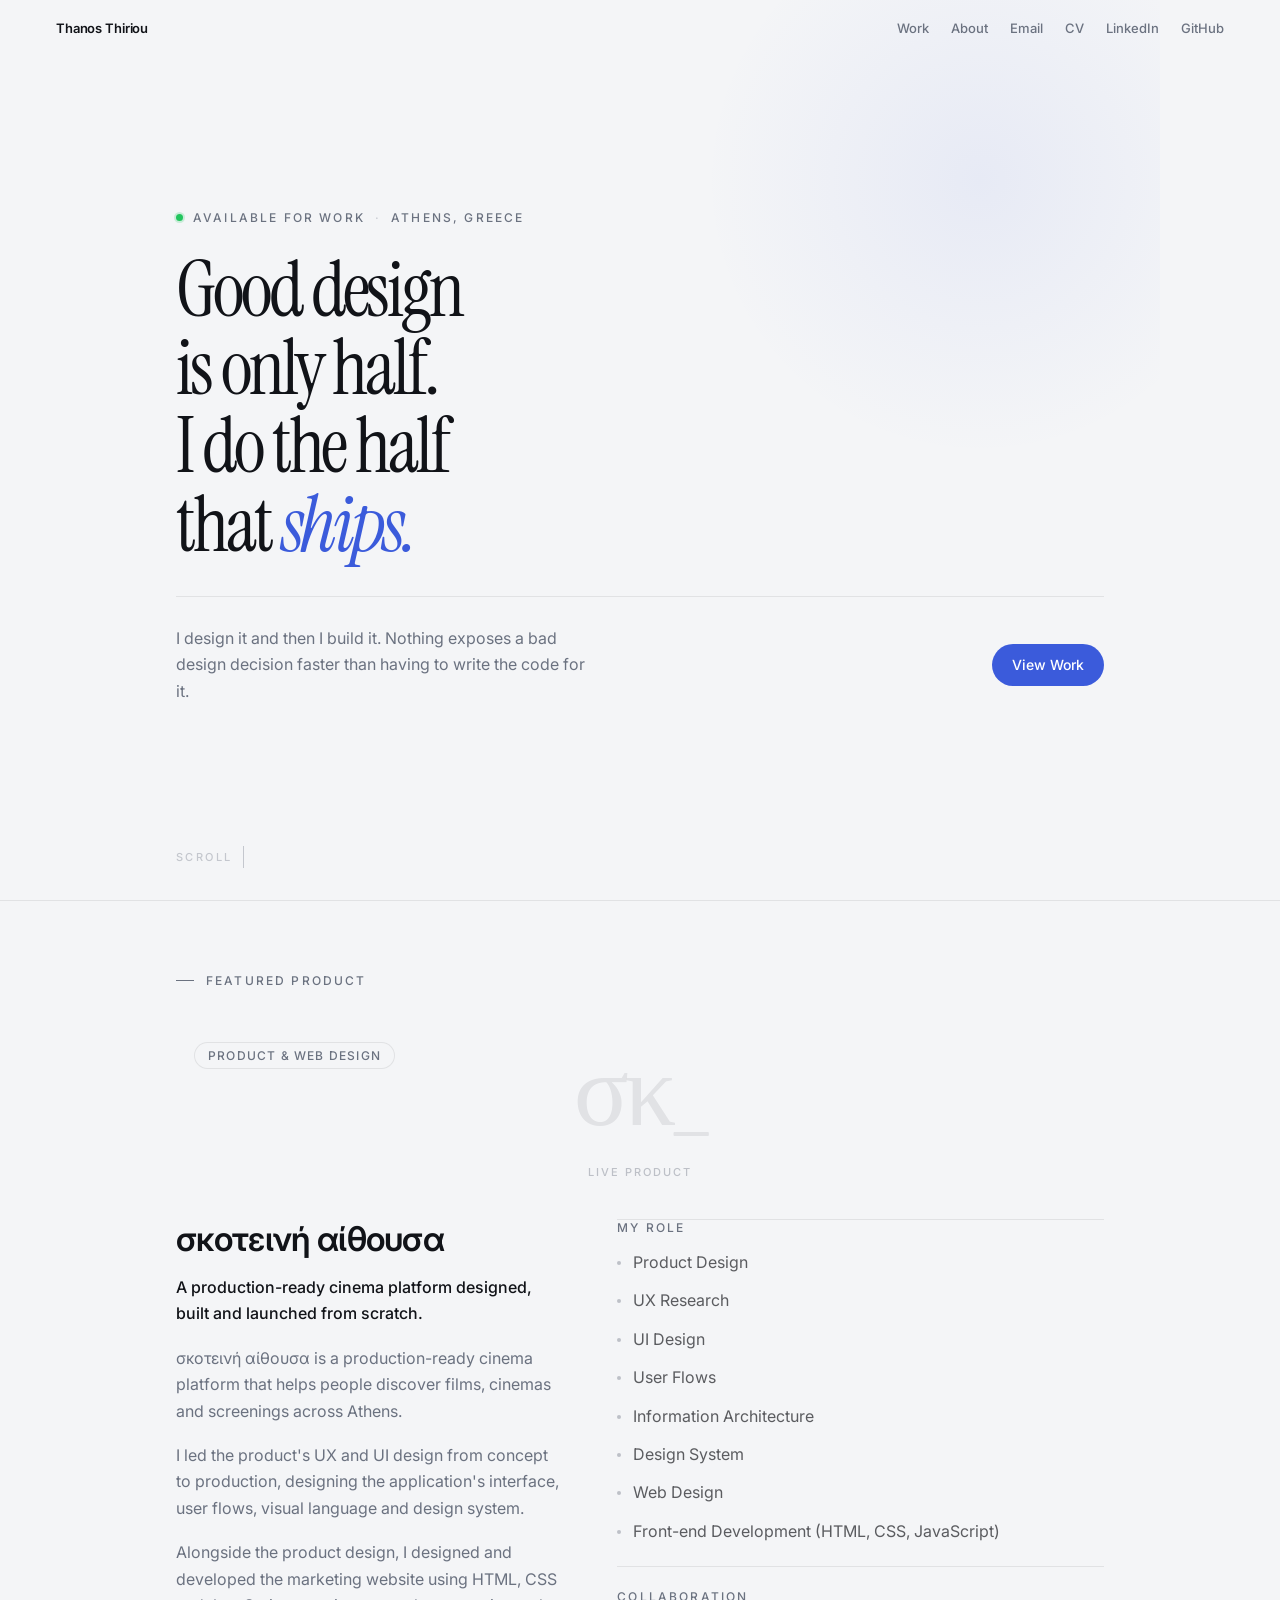
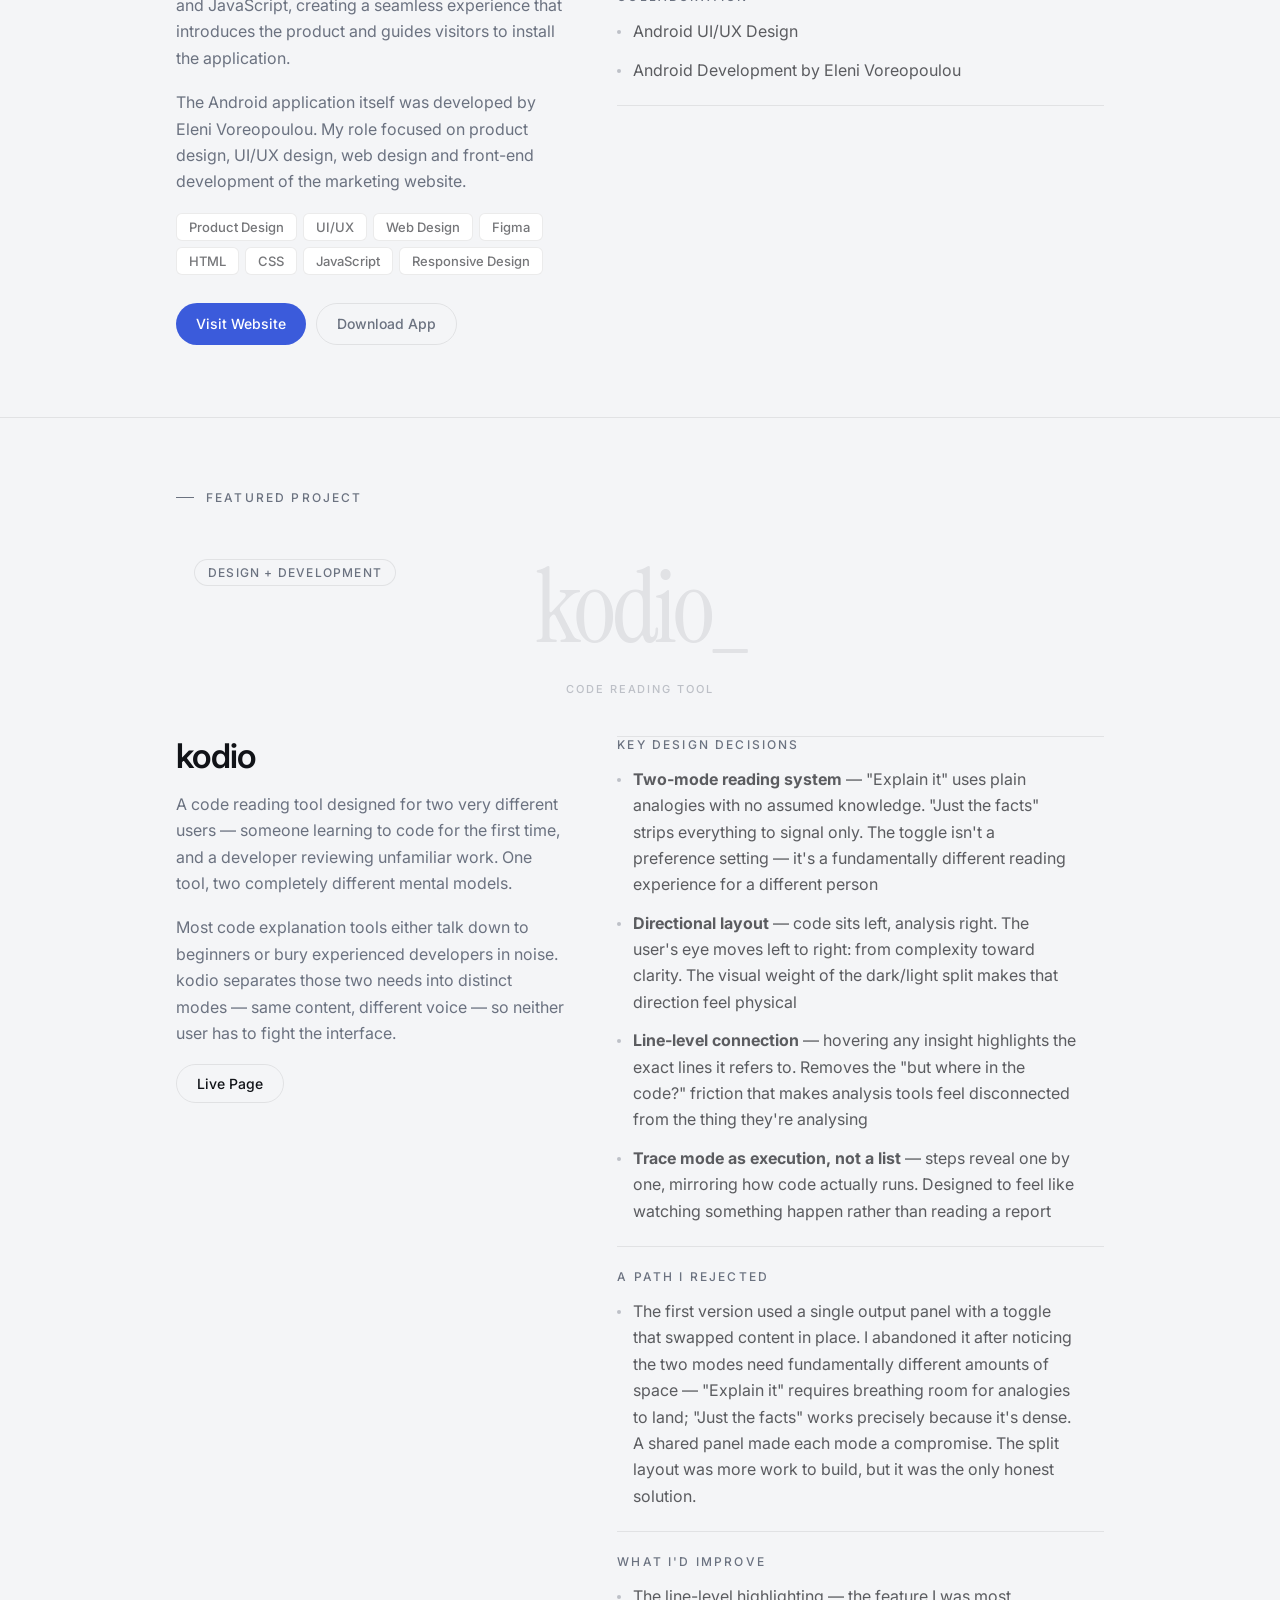
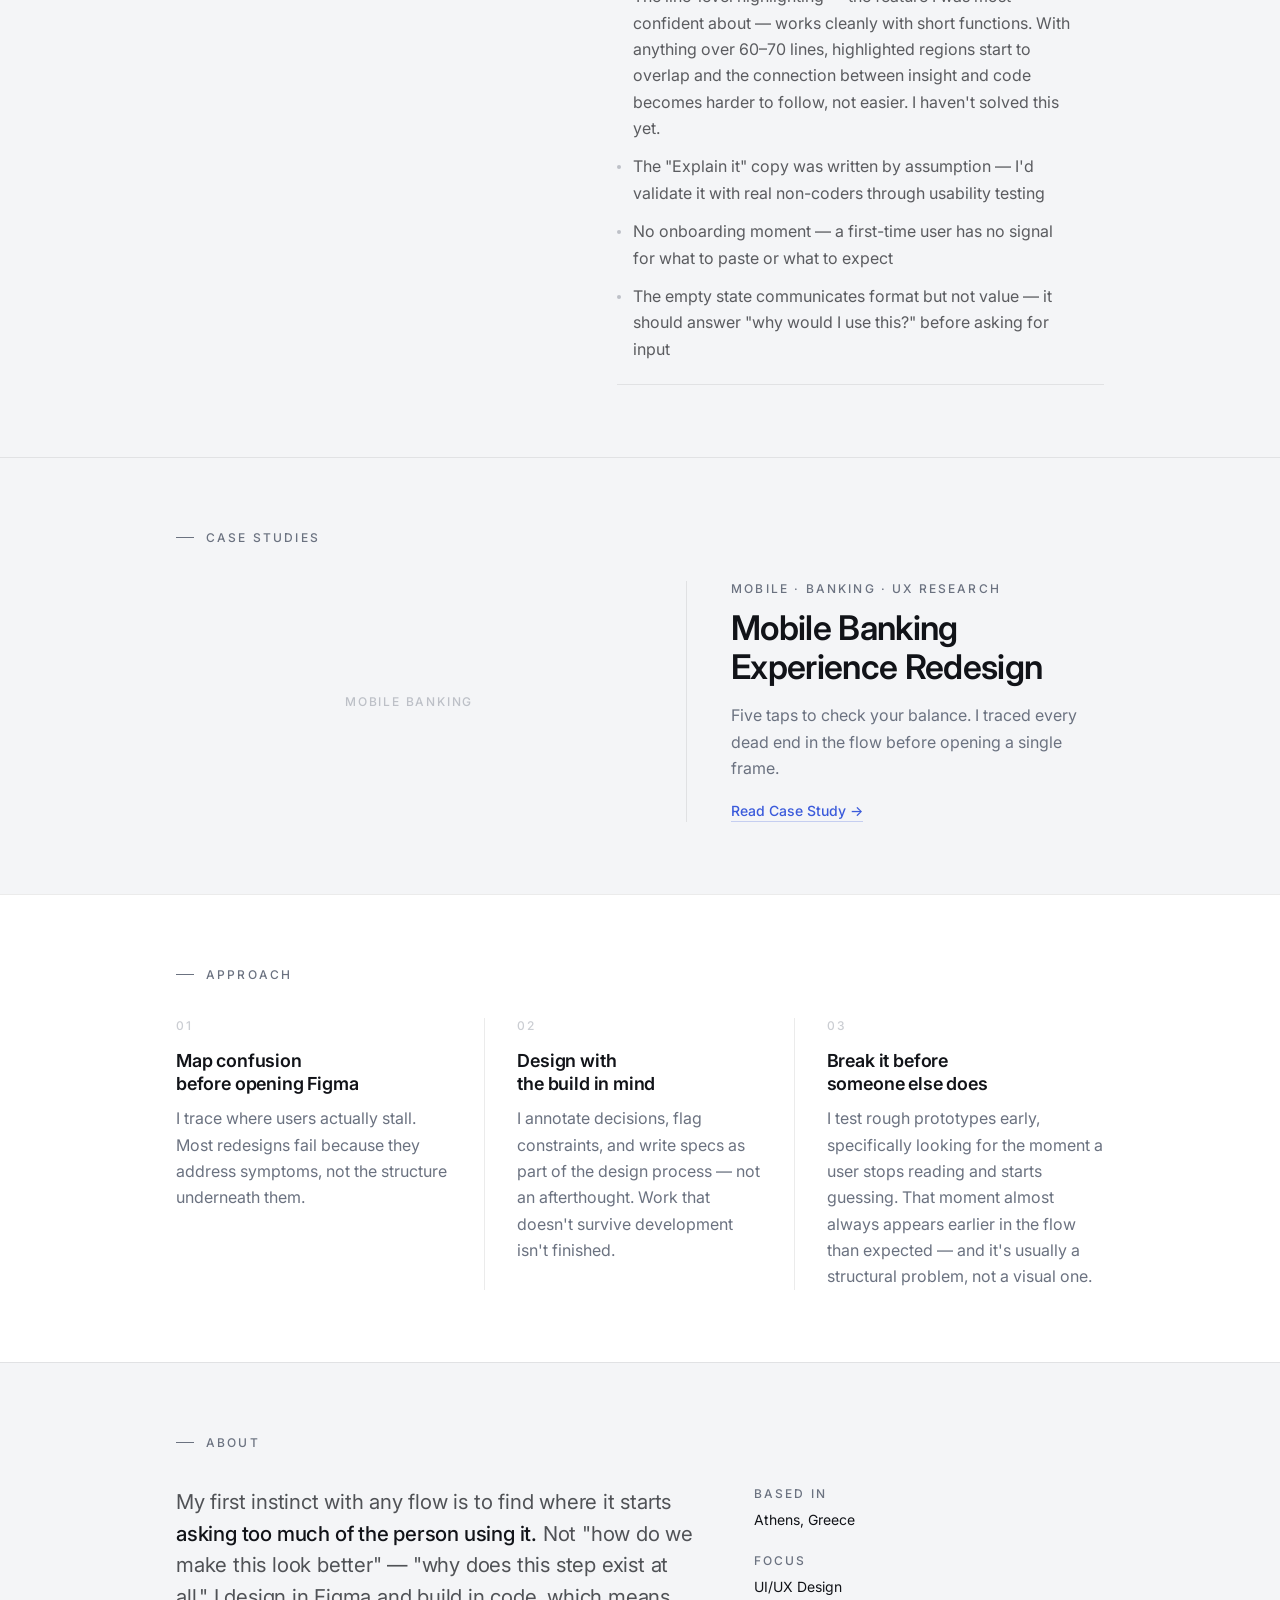
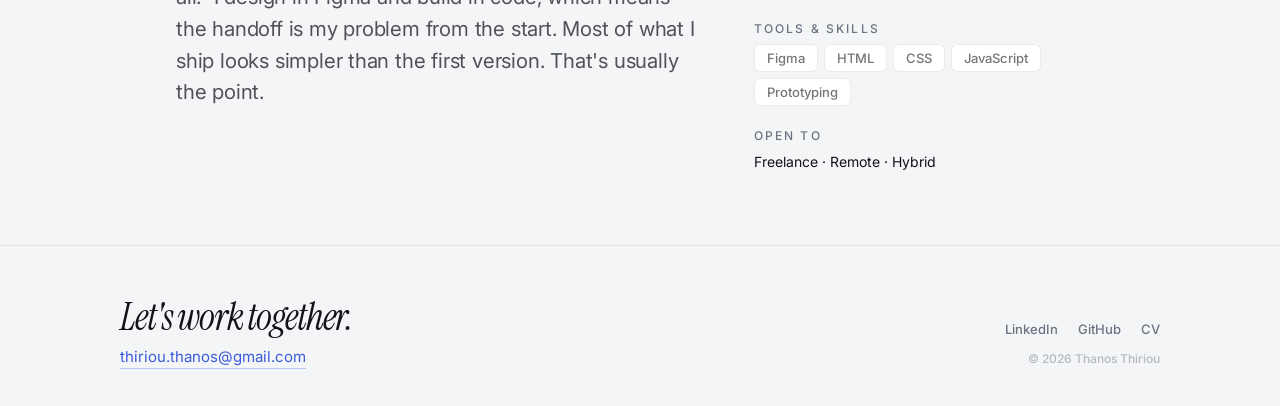
==== index.html @ b921e802 "Add files via upload" ====
<!DOCTYPE html>
<html lang="en">
<head>
  <meta charset="UTF-8"/>
  <meta name="viewport" content="width=device-width, initial-scale=1.0"/>
  <title>Thanos Thiriou — Product Designer</title>
  <link rel="preconnect" href="https://fonts.googleapis.com">
  <link rel="preconnect" href="https://fonts.gstatic.com" crossorigin>
  <link href="https://fonts.googleapis.com/css2?family=Instrument+Serif:ital@0;1&family=Inter:opsz,wght@14..32,300..700&display=swap" rel="stylesheet">
  <link rel="stylesheet" href="styles.css">
</head>
<body>

<div class="glow" id="glow"></div>

<!-- NAV -->
<nav class="nav" id="nav">
  <span class="nav-logo">Thanos Thiriou</span>
  <div class="nav-links">
    <a href="#work" class="nav-sm-hide">Work</a>
    <a href="#about">About</a>
    <a id="nav-email" href="#" class="nav-sm-hide">Email</a>
    <a href="https://jumpshare.com/share/Jsp5ZDB3CUWB5HwRMsdj" target="_blank">CV</a>
    <a href="https://www.linkedin.com/in/thanosthiriou/" target="_blank">LinkedIn</a>
    <a href="https://github.com/thiriou" target="_blank" class="nav-sm-hide">GitHub</a>
  </div>
</nav>

<!-- HERO -->
<section class="hero">
  <div class="hero-eyebrow">
    <span class="avail-dot"></span>
    <span>Available for work</span>
    <span class="eyebrow-sep">·</span>
    <span>Athens, Greece</span>
  </div>

  <h1 class="hero-headline r">
    Good design<br>
    is only half.<br>
    I do the half<br>
    that <em>ships.</em>
  </h1>

  <div class="hero-rule"></div>

  <div class="hero-foot r d1">
    <p class="hero-sub">
      I design it and then I build it. Nothing exposes a bad design decision faster than having to write the code for it.
    </p>
    <div class="hero-btns">
      <button class="btn btn-primary"
        onclick="document.getElementById('work').scrollIntoView({behavior:'smooth'})">
        View Work
      </button>
    </div>
  </div>

  <div class="hero-scroll-hint">scroll</div>
</section>

<!-- FEATURED PRODUCT -->
<section id="work" class="section">
  <div class="wrap">
    <p class="eyebrow">Featured Product</p>

    <div class="feat-visual feat-visual-plain r">
      <span class="feat-badge">Product & Web Design</span>
      <div class="feat-visual-inner feat-visual-img">
        <img src="https://res.cloudinary.com/mq7xwmak/image/upload/v1784747812/mockup-screens-skoteini-aithousa_jupigy.png" alt="σκοτεινή αίθουσα — shipped cinema platform preview"
          onerror="this.parentElement.innerHTML='<div class=\'feat-wordmark\'>σκ_</div><div class=\'feat-sublabel\'>Live Product</div>'">
      </div>
    </div>

    <div class="feat-body">
      <div class="r">
        <h2 class="feat-title">σκοτεινή αίθουσα</h2>
        <p class="feat-desc" style="font-weight:500; color: var(--ink);">
          A production-ready cinema platform designed, built and launched from scratch.
        </p>
        <p class="feat-desc">
          σκοτεινή αίθουσα is a production-ready cinema platform that helps people discover films, cinemas and screenings across Athens.
        </p>
        <p class="feat-desc">
          I led the product's UX and UI design from concept to production, designing the application's interface, user flows, visual language and design system.
        </p>
        <p class="feat-desc">
          Alongside the product design, I designed and developed the marketing website using HTML, CSS and JavaScript, creating a seamless experience that introduces the product and guides visitors to install the application.
        </p>
        <p class="feat-desc">
          The Android application itself was developed by Eleni Voreopoulou. My role focused on product design, UI/UX design, web design and front-end development of the marketing website.
        </p>
        <div class="chips" style="margin-bottom:28px;">
          <span class="chip">Product Design</span>
          <span class="chip">UI/UX</span>
          <span class="chip">Web Design</span>
          <span class="chip">Figma</span>
          <span class="chip">HTML</span>
          <span class="chip">CSS</span>
          <span class="chip">JavaScript</span>
          <span class="chip">Responsive Design</span>
        </div>
        <div class="feat-pills">
          <a href="https://cineath.gr" target="_blank" class="btn btn-primary">Visit Website</a>
          <a href="https://cineath.gr/#beta" target="_blank" class="btn btn-ghost">Download App</a>
        </div>
      </div>

      <div class="dstack feat-sticky r d1">
        <div class="drow">
          <h4>My Role</h4>
          <ul>
            <li>Product Design</li>
            <li>UX Research</li>
            <li>UI Design</li>
            <li>User Flows</li>
            <li>Information Architecture</li>
            <li>Design System</li>
            <li>Web Design</li>
            <li>Front-end Development (HTML, CSS, JavaScript)</li>
          </ul>
        </div>
        <div class="drow">
          <h4>Collaboration</h4>
          <ul>
            <li>Android UI/UX Design</li>
            <li>Android Development by Eleni Voreopoulou</li>
          </ul>
        </div>
      </div>
    </div>
  </div>
</section>

<!-- FEATURED PROJECT -->
<section class="section">
  <div class="wrap">
    <p class="eyebrow">Featured Project</p>

    <div class="feat-visual feat-visual-plain r">
      <span class="feat-badge">Design + Development</span>
      <div class="feat-visual-inner feat-visual-img">
        <img src="https://res.cloudinary.com/mq7xwmak/image/upload/v1784747022/kodio-screen_q2okor.png" alt="kodio — code reading tool"
          onerror="this.parentElement.innerHTML='<div class=\'feat-wordmark\'>kodio_</div><div class=\'feat-sublabel\'>Code Reading Tool</div>'">
      </div>
    </div>

    <div class="feat-body">
      <div class="r feat-sticky">
        <h2 class="feat-title">kodio</h2>
        <p class="feat-desc">
          A code reading tool designed for two very different users — someone learning to code for the first time, and a developer reviewing unfamiliar work. One tool, two completely different mental models.
        </p>
        <p class="feat-desc">
          Most code explanation tools either talk down to beginners or bury experienced developers in noise. kodio separates those two needs into distinct modes — same content, different voice — so neither user has to fight the interface.
        </p>
        <div class="feat-pills">
          <a href="https://thiriou.github.io/kodio-code-explainer/" target="_blank" class="feat-pill">Live Page</a>
        </div>
      </div>

      <div class="dstack r d1">
        <div class="drow">
          <h4>Key Design Decisions</h4>
          <ul>
            <li><strong>Two-mode reading system</strong> — "Explain it" uses plain analogies with no assumed knowledge. "Just the facts" strips everything to signal only. The toggle isn't a preference setting — it's a fundamentally different reading experience for a different person</li>
            <li><strong>Directional layout</strong> — code sits left, analysis right. The user's eye moves left to right: from complexity toward clarity. The visual weight of the dark/light split makes that direction feel physical</li>
            <li><strong>Line-level connection</strong> — hovering any insight highlights the exact lines it refers to. Removes the "but where in the code?" friction that makes analysis tools feel disconnected from the thing they're analysing</li>
            <li><strong>Trace mode as execution, not a list</strong> — steps reveal one by one, mirroring how code actually runs. Designed to feel like watching something happen rather than reading a report</li>
          </ul>
        </div>
        <div class="drow">
          <h4>A Path I Rejected</h4>
          <ul>
            <li>The first version used a single output panel with a toggle that swapped content in place. I abandoned it after noticing the two modes need fundamentally different amounts of space — "Explain it" requires breathing room for analogies to land; "Just the facts" works precisely because it's dense. A shared panel made each mode a compromise. The split layout was more work to build, but it was the only honest solution.</li>
          </ul>
        </div>
        <div class="drow">
          <h4>What I'd Improve</h4>
          <ul>
            <li>The line-level highlighting — the feature I was most confident about — works cleanly with short functions. With anything over 60–70 lines, highlighted regions start to overlap and the connection between insight and code becomes harder to follow, not easier. I haven't solved this yet.</li>
            <li>The "Explain it" copy was written by assumption — I'd validate it with real non-coders through usability testing</li>
            <li>No onboarding moment — a first-time user has no signal for what to paste or what to expect</li>
            <li>The empty state communicates format but not value — it should answer "why would I use this?" before asking for input</li>
          </ul>
        </div>
      </div>
    </div>
  </div>
</section>

<!-- CASE STUDIES -->
<section class="section">
  <div class="wrap">
    <p class="eyebrow">Case Studies</p>

    <div class="cs-wide r">
      <div class="cs-wide-img">
        <img src="https://res.cloudinary.com/mq7xwmak/image/upload/v1784745246/case-study-banking_cminqn.png" alt="Mobile Banking Redesign"
          onerror="this.parentElement.innerHTML='<div class=\'cs-empty\'>Mobile Banking</div>'">
      </div>
      <div class="cs-wide-body">
        <span class="cs-card-tags">Mobile · Banking · UX Research</span>
        <h3 class="cs-card-title">Mobile Banking Experience Redesign</h3>
        <p class="cs-hook">Five taps to check your balance. I traced every dead end in the flow before opening a single frame.</p>
        <a href="https://medium.com/@thnthr/redesigning-eurobank-mobile-app-a-calmer-faster-banking-experience-ui-ux-case-study-67df9548a5f6"
           target="_blank" class="cs-cta">Read Case Study →</a>
      </div>
    </div>
  </div>
</section>

<!-- APPROACH -->
<section class="section section-approach">
  <div class="wrap">
    <p class="eyebrow">Approach</p>
    <div class="approach-grid">

      <div class="approach-col r">
        <span class="approach-num">01</span>
        <h3>Map confusion<br>before opening Figma</h3>
        <p>I trace where users actually stall. Most redesigns fail because they address symptoms, not the structure underneath them.</p>
      </div>

      <div class="approach-col r d1">
        <span class="approach-num">02</span>
        <h3>Design with<br>the build in mind</h3>
        <p>I annotate decisions, flag constraints, and write specs as part of the design process — not an afterthought. Work that doesn't survive development isn't finished.</p>
      </div>

      <div class="approach-col r d2">
        <span class="approach-num">03</span>
        <h3>Break it before<br>someone else does</h3>
        <p>I test rough prototypes early, specifically looking for the moment a user stops reading and starts guessing. That moment almost always appears earlier in the flow than expected — and it's usually a structural problem, not a visual one.</p>
      </div>

    </div>
  </div>
</section>

<!-- ABOUT -->
<section id="about" class="section">
  <div class="wrap">
    <p class="eyebrow">About</p>

    <div class="about-grid r">
      <p class="about-text">
        My first instinct with any flow is to find where it starts
        <strong>asking too much of the person using it.</strong>
        Not "how do we make this look better" — "why does this step exist at all."
        I design in Figma and build in code, which means the handoff is my problem
        from the start. Most of what I ship looks simpler than the first version.
        That's usually the point.
      </p>

      <div class="about-aside">
        <div class="aside-row">
          <h4>Based in</h4>
          <p>Athens, Greece</p>
        </div>
        <div class="aside-row">
          <h4>Focus</h4>
          <p>UI/UX Design</p>
        </div>
        <div class="aside-row">
          <h4>Tools & Skills</h4>
          <div class="chips">
            <span class="chip">Figma</span>
            <span class="chip">HTML</span>
            <span class="chip">CSS</span>
            <span class="chip">JavaScript</span>
<span class="chip">Prototyping</span>
          </div>
        </div>
        <div class="aside-row">
          <h4>Open to</h4>
          <p>Freelance · Remote · Hybrid</p>
        </div>
      </div>
    </div>
  </div>
</section>

<!-- FOOTER -->
<footer>
  <div class="foot-inner">
    <div class="foot-left">
      <p class="foot-cta">Let's work together.</p>
      <a id="foot-email" href="#" class="foot-email">—</a>
    </div>
    <div class="foot-right">
      <div class="foot-links">
        <a href="https://www.linkedin.com/in/thanosthiriou/" target="_blank">LinkedIn</a>
        <a href="https://github.com/thiriou" target="_blank">GitHub</a>
        <a href="https://jumpshare.com/share/Jsp5ZDB3CUWB5HwRMsdj" target="_blank">CV</a>
      </div>
      <span class="foot-copy">© 2026 Thanos Thiriou</span>
    </div>
  </div>
</footer>

<script>
  // Email — set via JS to prevent scraping
  const u = 'thiriou.thanos', d = 'gmail.com';
  const addr = u + '@' + d;
  document.getElementById('nav-email').href = 'mailto:' + addr;
  const fe = document.getElementById('foot-email');
  fe.href = 'mailto:' + addr;
  fe.textContent = addr;

  // Nav stuck state
  const nav = document.getElementById('nav');
  window.addEventListener('scroll', () => {
    nav.classList.toggle('stuck', window.scrollY > 10);
  }, { passive: true });

  // Glow (disabled)
  const glow = document.getElementById('glow');
  window.addEventListener('mousemove', e => {
    glow.style.left = e.clientX + 'px';
    glow.style.top  = e.clientY + 'px';
  }, { passive: true });

  // Reveal on scroll
  const io = new IntersectionObserver(entries => {
    entries.forEach(e => {
      if (e.isIntersecting) { e.target.classList.add('in'); io.unobserve(e.target); }
    });
  }, { threshold: 0.06 });
  document.querySelectorAll('.r').forEach(el => io.observe(el));
</script>
</body>
</html>
---- styles.css ----
:root {
  --bg:         #F4F5F7;
  --ink:        #111318;
  --muted:      #6B7280;
  --accent:     #3B5BDB;
  --rule:       rgba(0,0,0,0.08);
  --white:      #ffffff;
  --font-sans:  'Inter Variable', 'Inter', sans-serif;
  --font-display: 'Instrument Serif', serif;
}

*, *::before, *::after { box-sizing: border-box; margin: 0; padding: 0; }
html { scroll-behavior: smooth; }
body {
  background: var(--bg); color: var(--ink);
  font-family: var(--font-sans);
  font-weight: 400;
  font-optical-sizing: auto;
  -webkit-font-smoothing: antialiased; overflow-x: hidden;

}
a { text-decoration: none; color: inherit; }
img { display: block; }

/* ─── NAV ─── */
.nav {
  position: fixed; top: 0; left: 0; right: 0; z-index: 200;
  height: 56px; padding: 0 56px;
  display: flex; align-items: center; justify-content: space-between;
  transition: background .35s, border-color .35s;
  border-bottom: 1px solid transparent;
}
.nav.stuck {
  background: rgba(244,245,247,.94);
  backdrop-filter: blur(18px);
  border-bottom-color: var(--rule);
}
.nav-logo { font-size: 13px; font-weight: 600; letter-spacing: -.01em; }
.nav-links {
  display: flex; align-items: center; gap: 22px;
  font-size: 13px; font-weight: 500; color: var(--muted);
}
.nav-links a { transition: color .2s; }
.nav-links a:hover { color: var(--ink); }

/* ─── HERO ─── */
.hero {
  min-height: 100svh; display: flex; flex-direction: column;
  justify-content: center; padding: 86px 56px 72px;
  max-width: 1040px; margin: 0 auto; width: 100%; position: relative;
  overflow: hidden;
}
.hero::before {
  content: ''; position: absolute; top: -120px; right: -120px;
  width: 600px; height: 600px; border-radius: 50%;
  background: radial-gradient(circle, rgba(59,91,219,.07) 0%, transparent 65%);
  pointer-events: none; z-index: 0;
}
.hero > * { position: relative; z-index: 1; }

.hero-eyebrow {
  font-size: 12px; font-weight: 500; letter-spacing: .18em;
  text-transform: uppercase; color: var(--muted); margin-bottom: 26px;
  display: flex; align-items: center; gap: 10px;
}
.eyebrow-sep { opacity: .3; }

.avail-dot {
  width: 7px; height: 7px; border-radius: 50%; background: #22C55E;
  box-shadow: 0 0 0 2px rgba(34,197,94,.2); flex-shrink: 0;
  animation: pulse-dot 2.2s ease-in-out infinite;
}
@keyframes pulse-dot {
  0%, 100% { box-shadow: 0 0 0 2px rgba(34,197,94,.2); }
  50%       { box-shadow: 0 0 0 5px rgba(34,197,94,.08); }
}

.hero-headline {
  font-family: var(--font-display);
  font-size: clamp(56px, 6vw, 78px);
  font-weight: 400;
  line-height: 1.02;
  letter-spacing: -0.04em;
  max-width: 12ch; margin-bottom: 32px;
}
.hero-headline em {
  font-style: italic; font-weight: 400;
  color: var(--accent); letter-spacing: -0.05em;
}

.hero-rule { height: 1px; background: var(--rule); margin-bottom: 28px; }

.hero-foot {
  display: flex; align-items: center;
  justify-content: space-between; gap: 40px; flex-wrap: wrap;
}
.hero-sub {
  font-size: 16px; font-weight: 400;
  color: var(--muted); max-width: 420px; line-height: 1.65;
}
.hero-btns { display: flex; gap: 10px; flex-shrink: 0; }

.hero-scroll-hint {
  position: absolute; bottom: 32px; left: 56px;
  font-size: 11px; font-weight: 500; letter-spacing: .22em;
  text-transform: uppercase; color: var(--muted); opacity: .35;
  display: flex; align-items: center; gap: 10px;
  z-index: 1;
}
.hero-scroll-hint::after {
  content: ''; display: block; width: 1px; height: 22px; background: var(--muted);
  animation: scroll-line 2s ease-in-out infinite;
}
@keyframes scroll-line {
  0%, 100% { transform: scaleY(.6); opacity: .4; }
  50%       { transform: scaleY(1);  opacity: 1; }
}

/* ─── BUTTONS ─── */
.btn {
  display: inline-flex; align-items: center; gap: 7px;
  padding: 10px 20px; height: 42px; border-radius: 999px;
  font-family: inherit; font-size: 14px; font-weight: 500;
  cursor: pointer; border: none; transition: all .2s; white-space: nowrap;
}
.btn-primary { background: var(--accent); color: #fff; }
.btn-primary:hover { background: #2f4cc4; transform: translateY(-1px); }
.btn-ghost { background: transparent; color: var(--muted); border: 1px solid var(--rule); }
.btn-ghost:hover { color: var(--ink); border-color: rgba(0,0,0,.2); }

/* ─── SECTIONS ─── */
.section { padding: 72px 0; border-top: 1px solid var(--rule); }
.wrap { max-width: 1040px; margin: 0 auto; padding: 0 56px; }

.eyebrow {
  font-size: 12px; font-weight: 500; letter-spacing: .18em;
  text-transform: uppercase; color: var(--muted); margin-bottom: 36px;
  display: flex; align-items: center; gap: 12px;
}
.eyebrow::before { content: ''; display: block; width: 18px; height: 1px; background: var(--muted); }

/* ─── FEATURED PROJECT ─── */
.feat-visual {
  width: 100%; background: var(--white);
  border-radius: 14px; overflow: hidden; position: relative;
  margin-bottom: 40px; border: 1px solid var(--rule);
}
.feat-visual::before {
  content: ''; position: absolute; inset: 0;
  background-image:
    linear-gradient(var(--rule) 1px, transparent 1px),
    linear-gradient(90deg, var(--rule) 1px, transparent 1px);
  background-size: 44px 44px;
}
.feat-visual:has(.feat-visual-img)::before { display: none; }
.feat-visual:has(.feat-visual-img) { background: var(--bg); border: none; }
.feat-visual-plain {
  background: transparent !important;
  border: none !important;
  border-radius: 0 !important;
  overflow: visible !important;
  box-shadow: none !important;
}
.feat-visual-plain::before { display: none !important; }
.feat-visual-inner {
  position: relative; z-index: 1; height: 100%;
  display: flex; flex-direction: column;
  align-items: center; justify-content: center; gap: 8px;
}
.feat-wordmark {
  font-family: var(--font-display);
  font-size: clamp(48px, 8vw, 110px); font-weight: 400;
  letter-spacing: -.04em; color: rgba(17,19,24,.08);
}
.feat-sublabel {
  font-size: 11px; font-weight: 500; letter-spacing: .18em; text-transform: uppercase;
  color: var(--muted); opacity: .4;
}
.feat-visual-img { width: 100%; padding: 0; }
.feat-visual-img img { width: 100%; height: auto; display: block; }
.feat-badge {
  position: absolute; top: 18px; left: 18px; font-size: 12px; z-index: 2;
  font-weight: 500; letter-spacing: .1em; text-transform: uppercase; color: var(--muted);
  background: var(--bg); border: 1px solid var(--rule);
  padding: 5px 13px; border-radius: 999px;
}
.feat-body { display: grid; grid-template-columns: 4fr 5fr; gap: 52px; align-items: start; }
.feat-body > .r:first-child {
  position: sticky; top: 76px;
}
.feat-title {
  font-family: var(--font-sans);
  font-size: 34px;
  font-weight: 600;
  line-height: 1.15;
  letter-spacing: -0.02em;
  margin-bottom: 16px;
}
.feat-desc {
  font-size: 16px; font-weight: 400; color: var(--muted); line-height: 1.65; margin-bottom: 18px;
  max-width: 46ch;
}
.feat-pills { display: flex; gap: 10px; flex-wrap: wrap; }
.feat-pill {
  display: inline-flex; align-items: center; gap: 5px;
  padding: 10px 20px; border-radius: 999px; border: 1px solid var(--rule);
  font-size: 14px; font-weight: 500; color: var(--ink); transition: all .2s;
}
.feat-pill:hover { border-color: var(--accent); color: var(--accent); }

.dstack { display: flex; flex-direction: column; }
.drow { padding: 22px 0; border-bottom: 1px solid var(--rule); }
.drow:first-child { border-top: 1px solid var(--rule); padding-top: 0; }
.drow h4 {
  font-size: 12px; letter-spacing: .18em; text-transform: uppercase;
  color: var(--muted); font-weight: 500; margin-bottom: 14px;
}
.drow p { font-size: 16px; font-weight: 400; color: rgba(17,19,24,.68); line-height: 1.65; max-width: 46ch; }
.drow ul { list-style: none; display: flex; flex-direction: column; gap: 12px; }
.drow li {
  font-size: 16px; font-weight: 400; color: rgba(17,19,24,.68);
  padding-left: 16px; position: relative; line-height: 1.65; max-width: 46ch;
}
.drow li::before {
  content: ''; position: absolute; left: 0; top: .75em;
  width: 4px; height: 4px; border-radius: 50%; background: var(--muted); opacity: .4;
}

/* ─── CASE STUDIES ─── */
.cs-wide {
  display: grid; grid-template-columns: 5fr 1px 4fr;
  column-gap: 44px; align-items: center; position: relative;
}
.cs-wide-img { grid-column: 1; }
.cs-wide-body { grid-column: 3; }
.cs-wide::before {
  content: ''; grid-column: 2; grid-row: 1;
  width: 1px; height: 100%; background: var(--rule);
}
.cs-wide-img img { width: 100%; height: auto; display: block; }

.cs-empty {
  width: 100%; min-height: 200px;
  display: flex; align-items: center; justify-content: center;
  font-size: 12px; font-weight: 500; letter-spacing: .15em; text-transform: uppercase;
  color: var(--muted); opacity: .4;
}

.cs-card-tags {
  font-size: 12px; font-weight: 500; letter-spacing: .18em;
  text-transform: uppercase; color: var(--muted); display: block; margin-bottom: 12px;
}
.cs-card-title {
  font-family: var(--font-sans);
  font-size: 34px;
  font-weight: 600;
  line-height: 1.15;
  letter-spacing: -0.02em;
  color: var(--ink); margin-bottom: 16px;
}

.cs-hook {
  font-size: 16px; font-weight: 400; color: var(--muted);
  line-height: 1.65; margin-bottom: 18px; max-width: 40ch;
}

.cs-cta {
  display: inline-flex; align-items: center; gap: 6px;
  font-size: 14px; font-weight: 500; color: var(--accent);
  border-bottom: 1px solid rgba(59,91,219,.25); padding-bottom: 2px;
  width: fit-content; transition: gap .2s, border-color .2s;
}
.cs-cta:hover { gap: 10px; border-color: var(--accent); }

/* ─── APPROACH ─── */
.section-approach { background: var(--white); }

.approach-grid {
  display: grid; grid-template-columns: repeat(3, 1fr);
}
.approach-col {
  padding: 0 32px;
}
.approach-col:first-child { padding-left: 0; }
.approach-col:last-child  { padding-right: 0; }
.approach-col:not(:last-child) { border-right: 1px solid var(--rule); }

.approach-num {
  display: block; font-size: 12px; font-weight: 500;
  letter-spacing: .18em; color: var(--muted); opacity: .35;
  margin-bottom: 16px;
}
.approach-col h3 {
  font-size: clamp(16px, 1.4vw, 19px); font-weight: 600;
  letter-spacing: -.01em; line-height: 1.3; margin-bottom: 10px; color: var(--ink);
}
.approach-col p {
  font-size: 16px; font-weight: 400; color: var(--muted); line-height: 1.65;
}

/* ─── ABOUT ─── */
.about-grid { display: grid; grid-template-columns: 3fr 2fr; gap: 52px; align-items: start; }
.about-text {
  font-size: clamp(18px, 1.6vw, 21px); font-weight: 400;
  line-height: 1.55; letter-spacing: -.01em; color: rgba(17,19,24,.72);
}
.about-text strong { color: var(--ink); font-weight: 500; }
.about-aside { display: flex; flex-direction: column; gap: 22px; }
.aside-row h4 {
  font-size: 12px; letter-spacing: .18em; text-transform: uppercase;
  color: var(--muted); font-weight: 500; margin-bottom: 8px;
}
.aside-row p { font-size: 14px; font-weight: 400; line-height: 1.6; }
.chips { display: flex; flex-wrap: wrap; gap: 6px; }
.chip {
  font-size: 13px; font-weight: 500; padding: 5px 12px; border-radius: 6px;
  background: var(--white); border: 1px solid var(--rule); color: rgba(17,19,24,.58);
}

/* ─── FOOTER ─── */
footer { border-top: 1px solid var(--rule); padding: 52px 56px 40px; }
.foot-inner {
  max-width: 1040px; margin: 0 auto;
  display: flex; align-items: flex-end; justify-content: space-between;
  gap: 40px; flex-wrap: wrap;
}
.foot-cta {
  font-family: var(--font-display);
  font-style: italic; font-weight: 400;
  font-size: clamp(26px, 3vw, 38px); color: var(--ink);
  letter-spacing: -0.03em; line-height: 1; margin-bottom: 10px;
}
.foot-email {
  font-size: 15px; font-weight: 400; color: var(--accent);
  border-bottom: 1px solid rgba(59,91,219,.3); padding-bottom: 2px;
  transition: border-color .2s;
}
.foot-email:hover { border-color: var(--accent); }
.foot-right {
  display: flex; flex-direction: column; align-items: flex-end; gap: 14px;
}
.foot-links {
  display: flex; gap: 20px; font-size: 13px; font-weight: 500; color: var(--muted);
}
.foot-links a { transition: color .2s; }
.foot-links a:hover { color: var(--ink); }
.foot-copy { font-size: 12px; font-weight: 500; color: var(--muted); opacity: .45; }

/* ─── GLOW ─── */
.glow { display: none; }

/* ─── REVEAL ─── */
.r { opacity: 0; transform: translateY(18px); transition: opacity .7s ease, transform .7s ease; }
.r.d1 { transition-delay: .1s; }
.r.d2 { transition-delay: .2s; }
.r.in { opacity: 1; transform: none; }

/* ─── RESPONSIVE ─── */
@media (max-width: 860px) {
  .nav { padding: 0 24px; }
  .nav-links { gap: 16px; }
  .hero { padding: 76px 24px 56px; }
  .hero-scroll-hint { left: 24px; bottom: 24px; }
  .wrap { padding: 0 24px; }
  .section { padding: 56px 0; }
  .feat-body { grid-template-columns: 1fr; gap: 44px; }
  .feat-body::before { display: none; }
  .feat-body > *:nth-child(1), .feat-body > *:nth-child(2) { grid-column: 1; }
  .feat-sticky { position: static; }
  .about-grid { grid-template-columns: 1fr; gap: 44px; }
  .hero-foot { flex-direction: column; align-items: flex-start; }
  .cs-wide { grid-template-columns: 1fr; gap: 30px; }
  .cs-wide::before { display: none; }
  .cs-wide-img, .cs-wide-body { grid-column: 1; }
  .approach-grid { grid-template-columns: 1fr; }
  .approach-col {
    padding: 30px 0;
    border-right: none !important;
    border-bottom: 1px solid var(--rule);
  }
  .approach-col:first-child { border-top: 1px solid var(--rule); padding-top: 0; }
  .approach-col:last-child { border-bottom: 1px solid var(--rule); }
  footer { padding: 44px 24px 36px; }
  .foot-inner { align-items: flex-start; }
  .foot-right { align-items: flex-start; }
}

@media (max-width: 580px) {
  .hero-headline { font-size: clamp(42px, 12vw, 58px); max-width: 11ch; }
  .feat-title, .cs-card-title { font-size: 28px; }
  .nav-links .nav-sm-hide { display: none; }
  .nav-links { gap: 14px; }
  .cs-insight { grid-template-columns: 1fr; gap: 3px; }
  .cs-insight-label { padding-top: 0; }
}
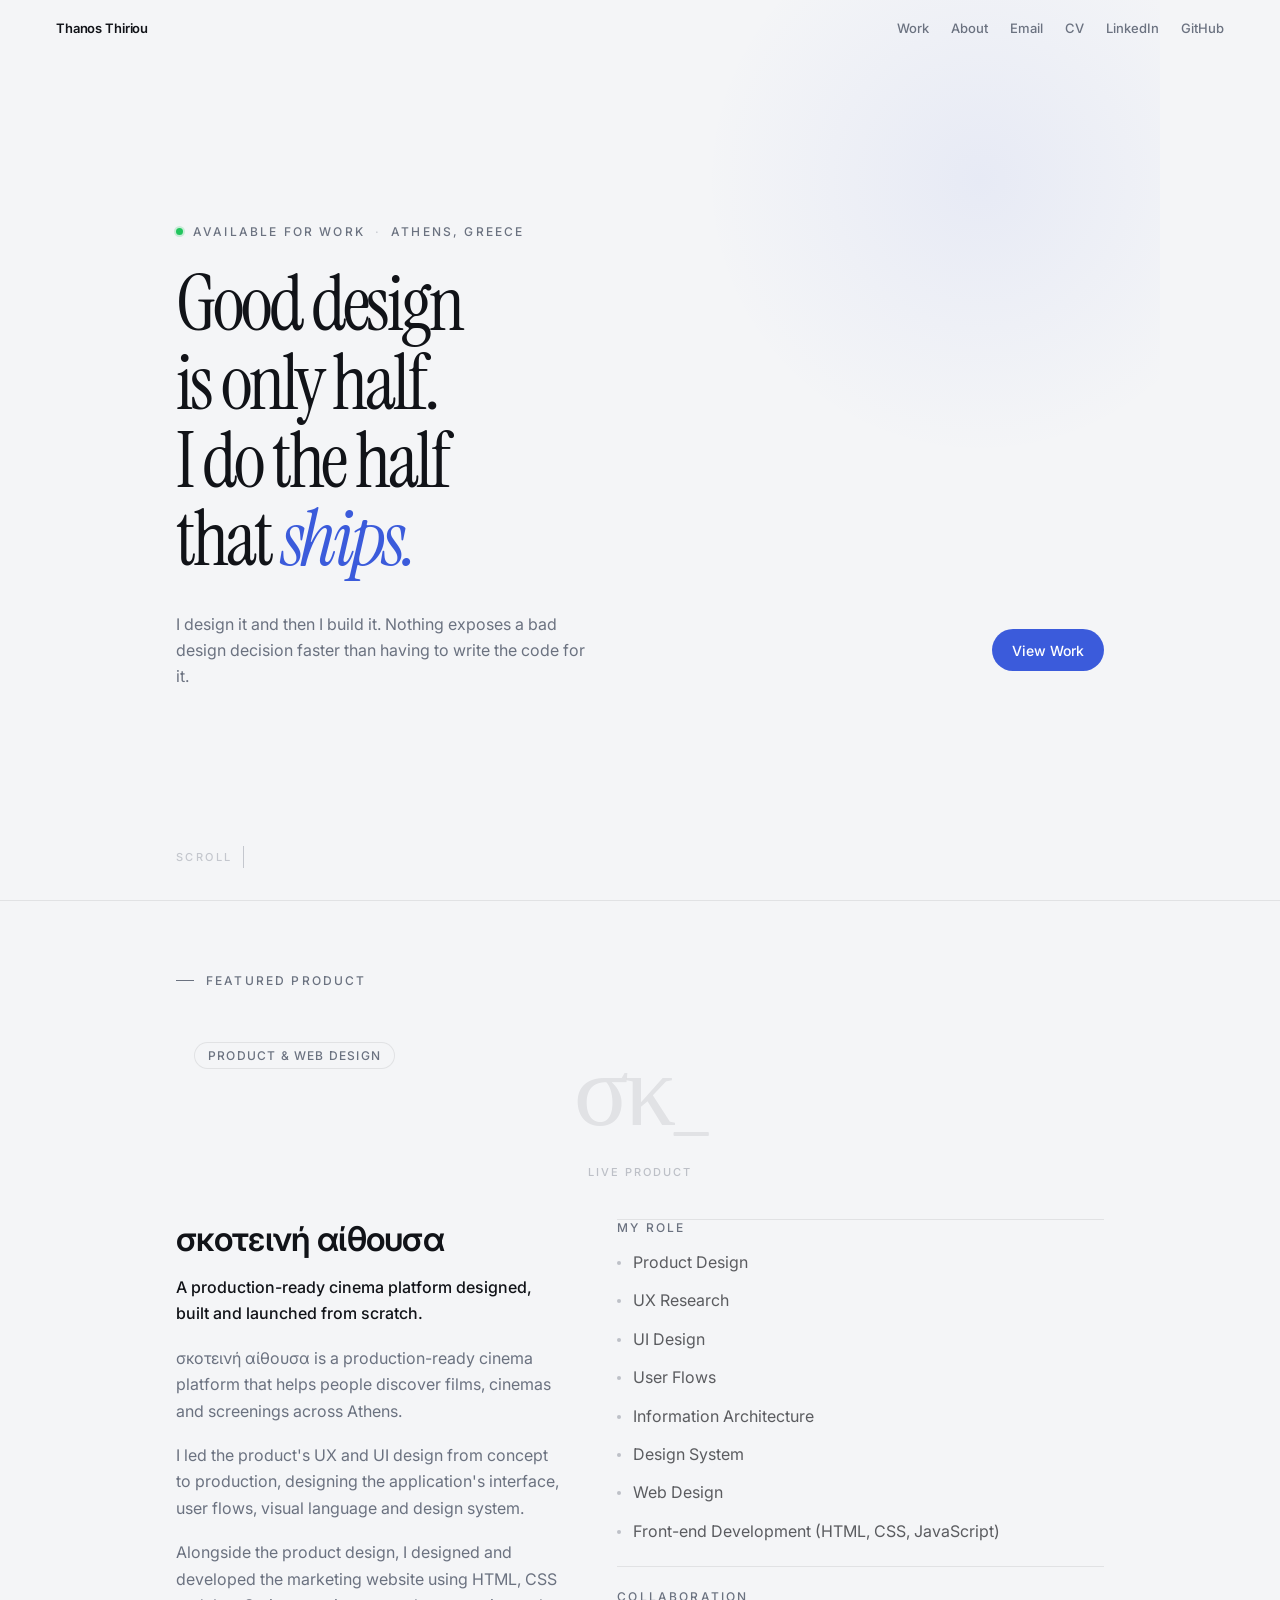
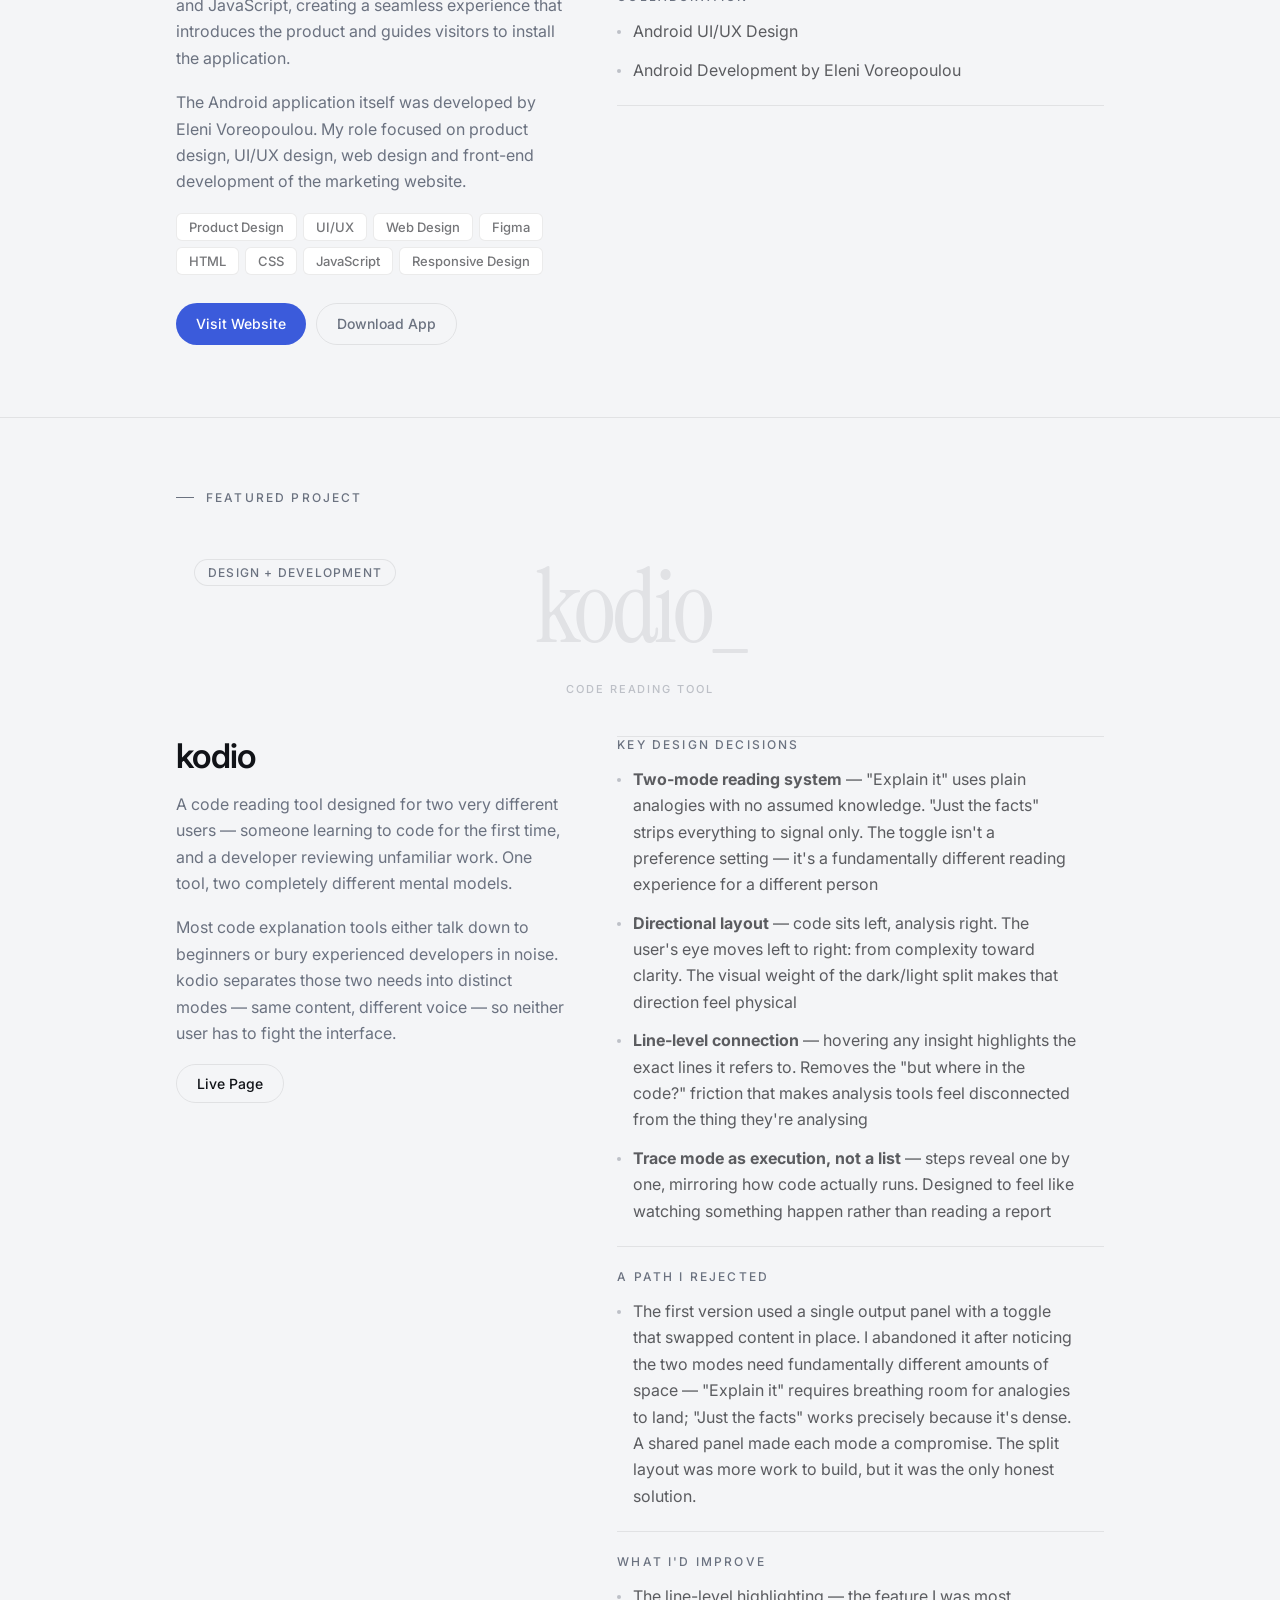
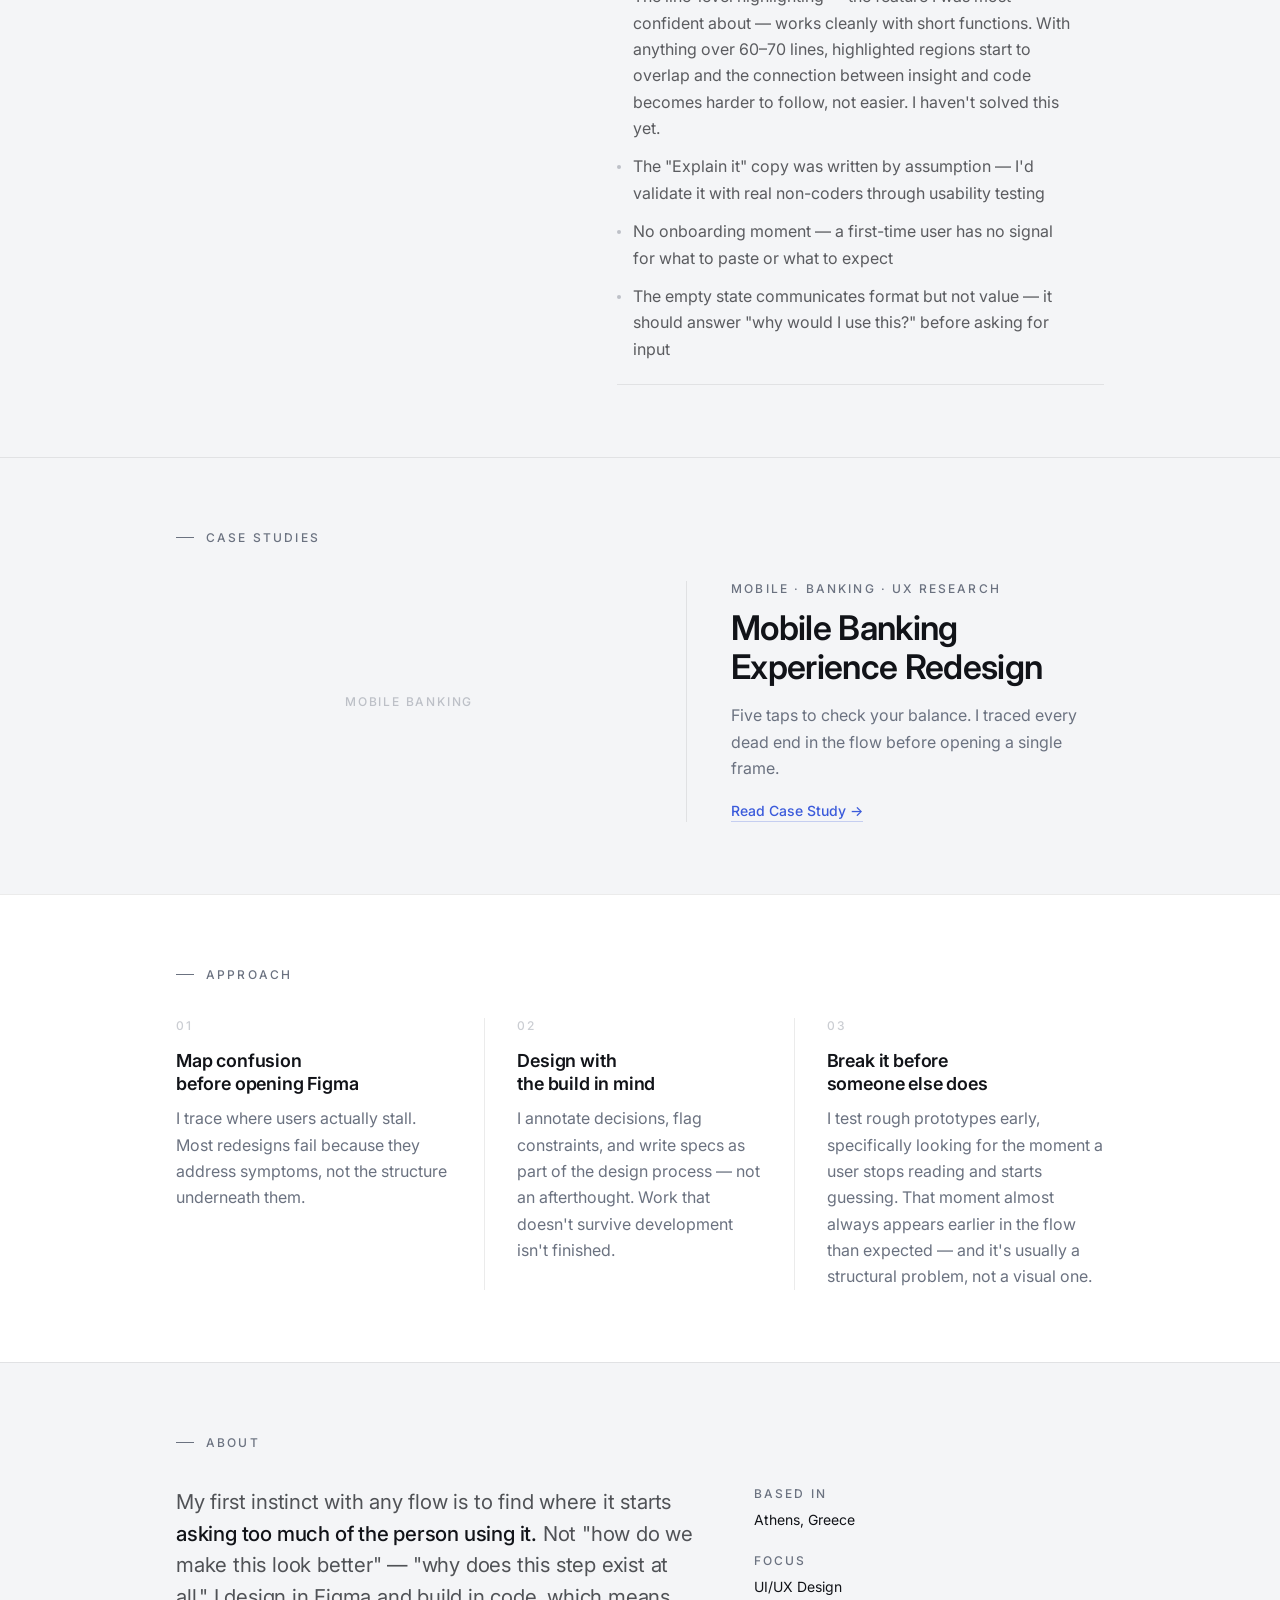
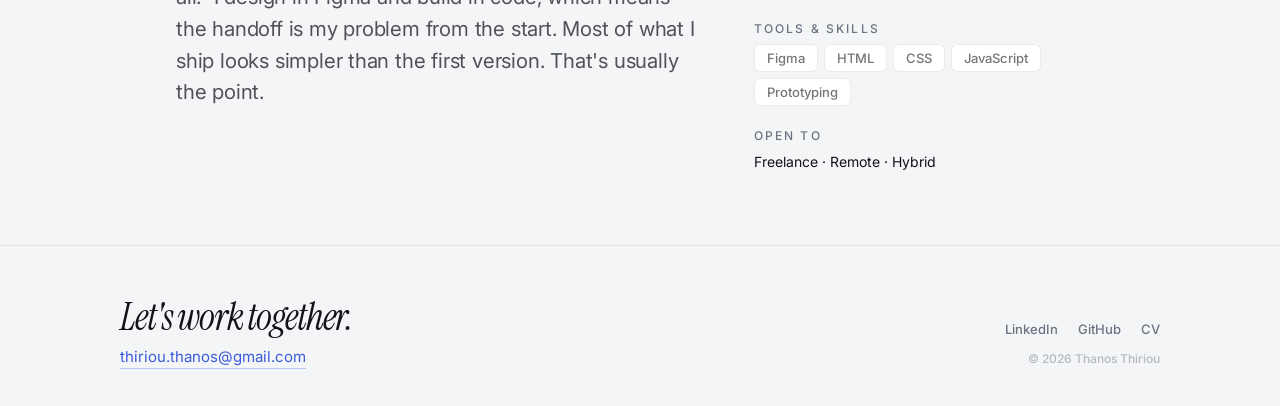
==== commit 5281a39e: "Refactor index.html by removing empty hero-rule div Removed unnecessary hero-rule div and adjusted f" ====
--- a/index.html
+++ b/index.html
@@ -1,4 +1,3 @@
-
 <!DOCTYPE html>
 <html lang="en">
 <head>
@@ -43,8 +42,6 @@
     that <em>ships.</em>
   </h1>
 
-  <div class="hero-rule"></div>
-
   <div class="hero-foot r d1">
     <p class="hero-sub">
       I design it and then I build it. Nothing exposes a bad design decision faster than having to write the code for it.
--- a/styles.css
+++ b/styles.css
@@ -87,8 +87,6 @@
   font-style: italic; font-weight: 400;
   color: var(--accent); letter-spacing: -0.05em;
 }
-
-.hero-rule { height: 1px; background: var(--rule); margin-bottom: 28px; }
 
 .hero-foot {
   display: flex; align-items: center;
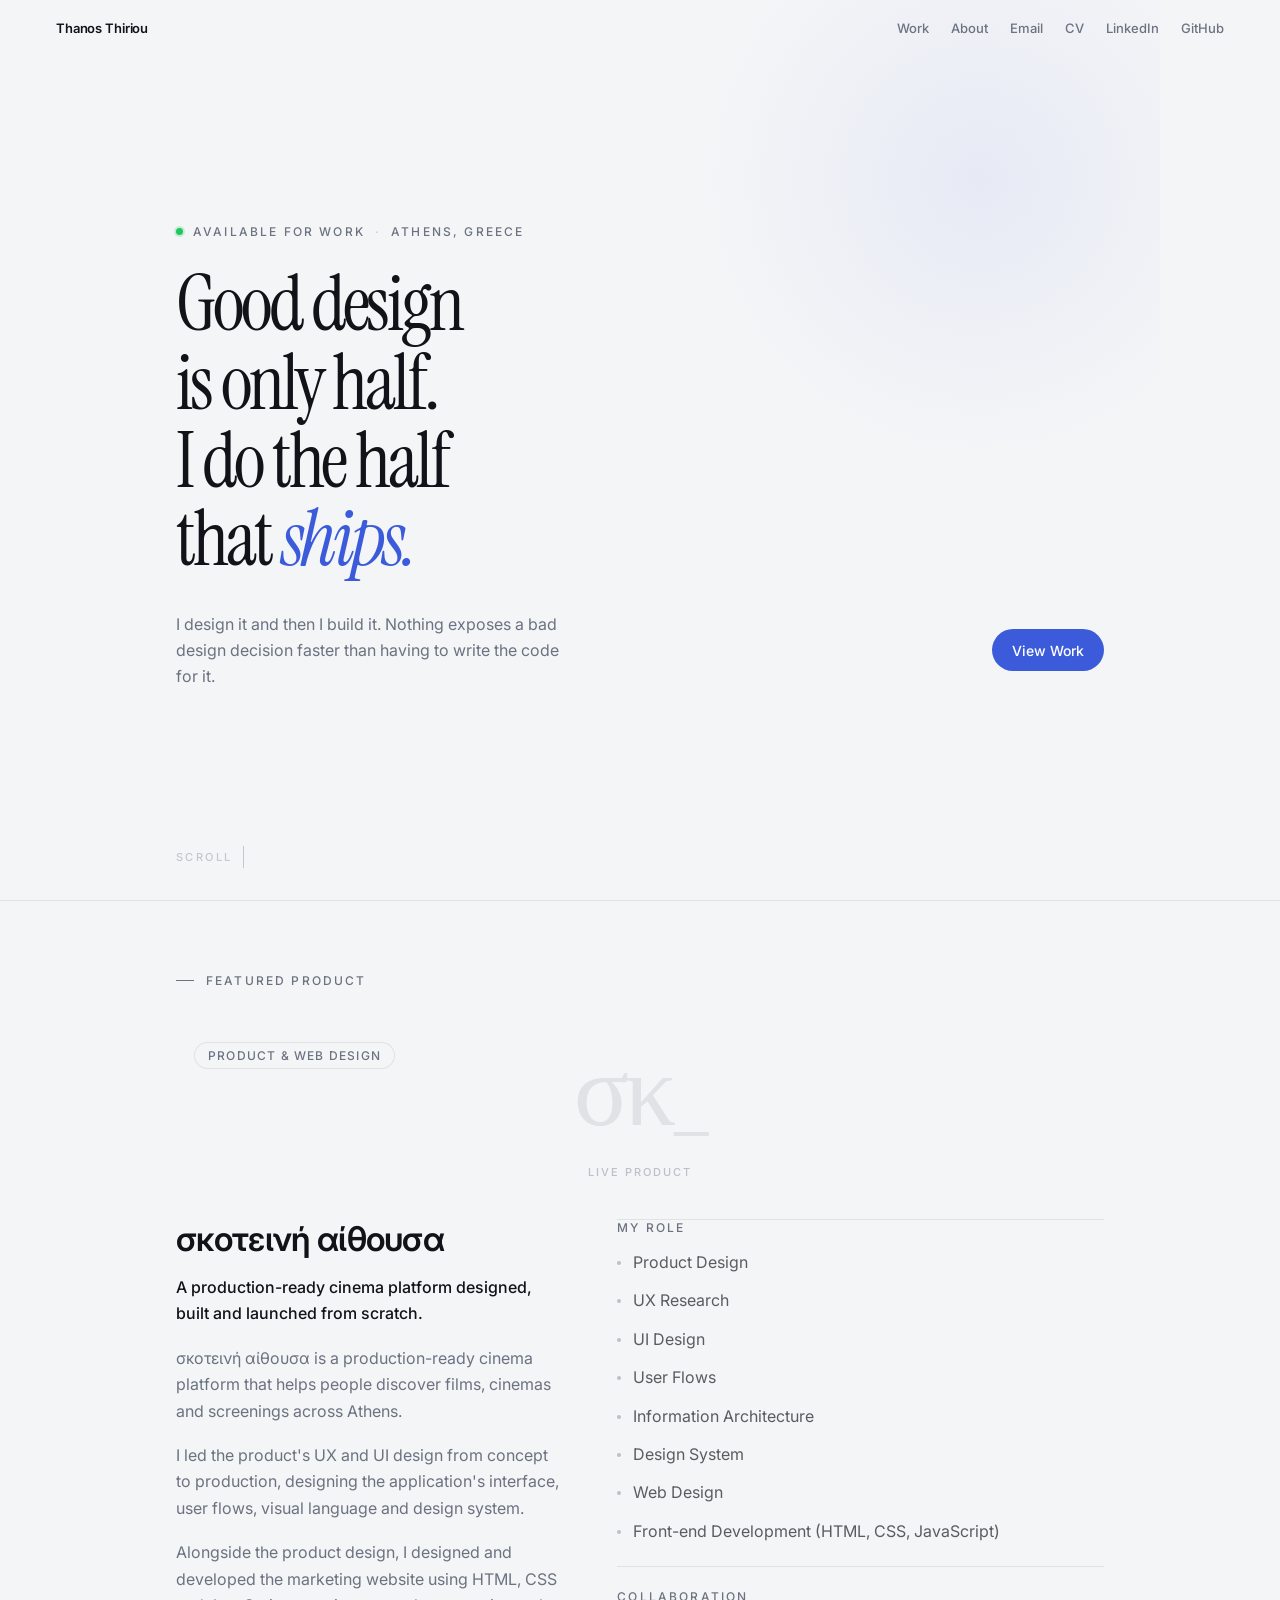
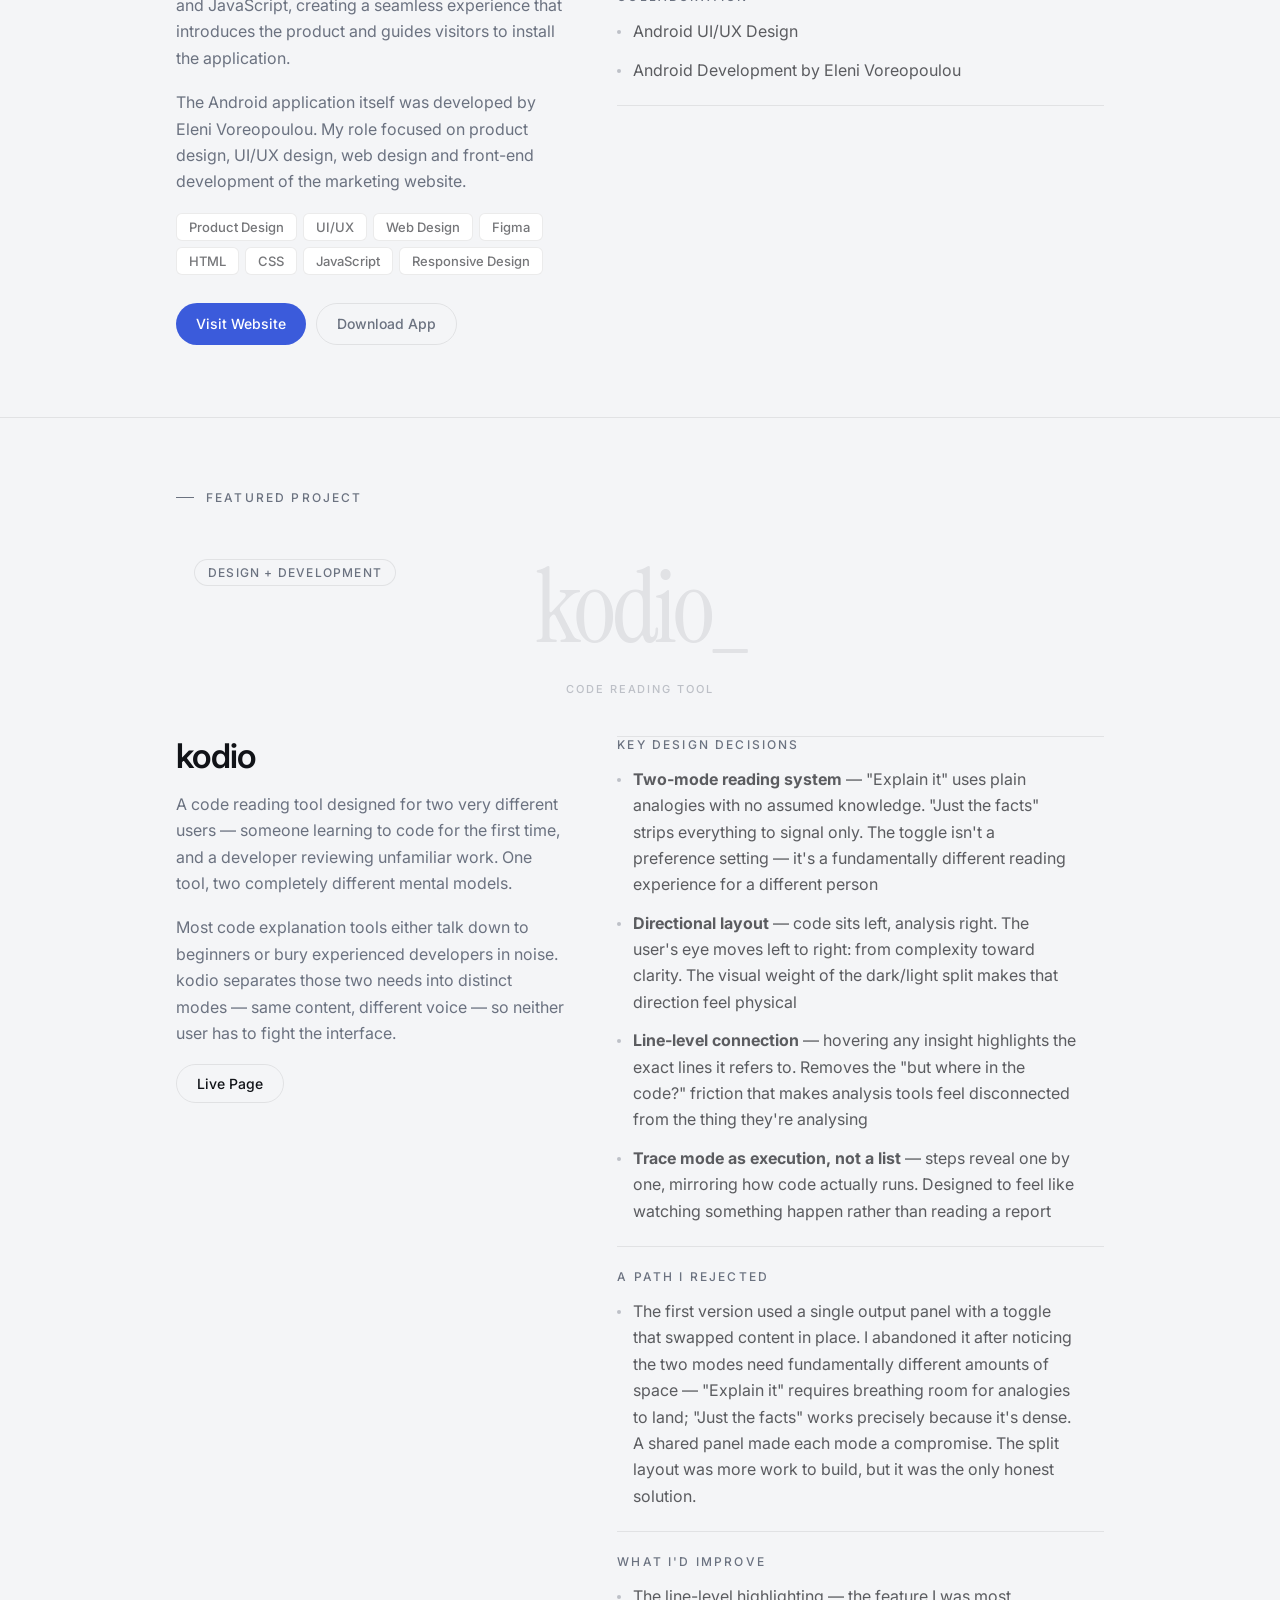
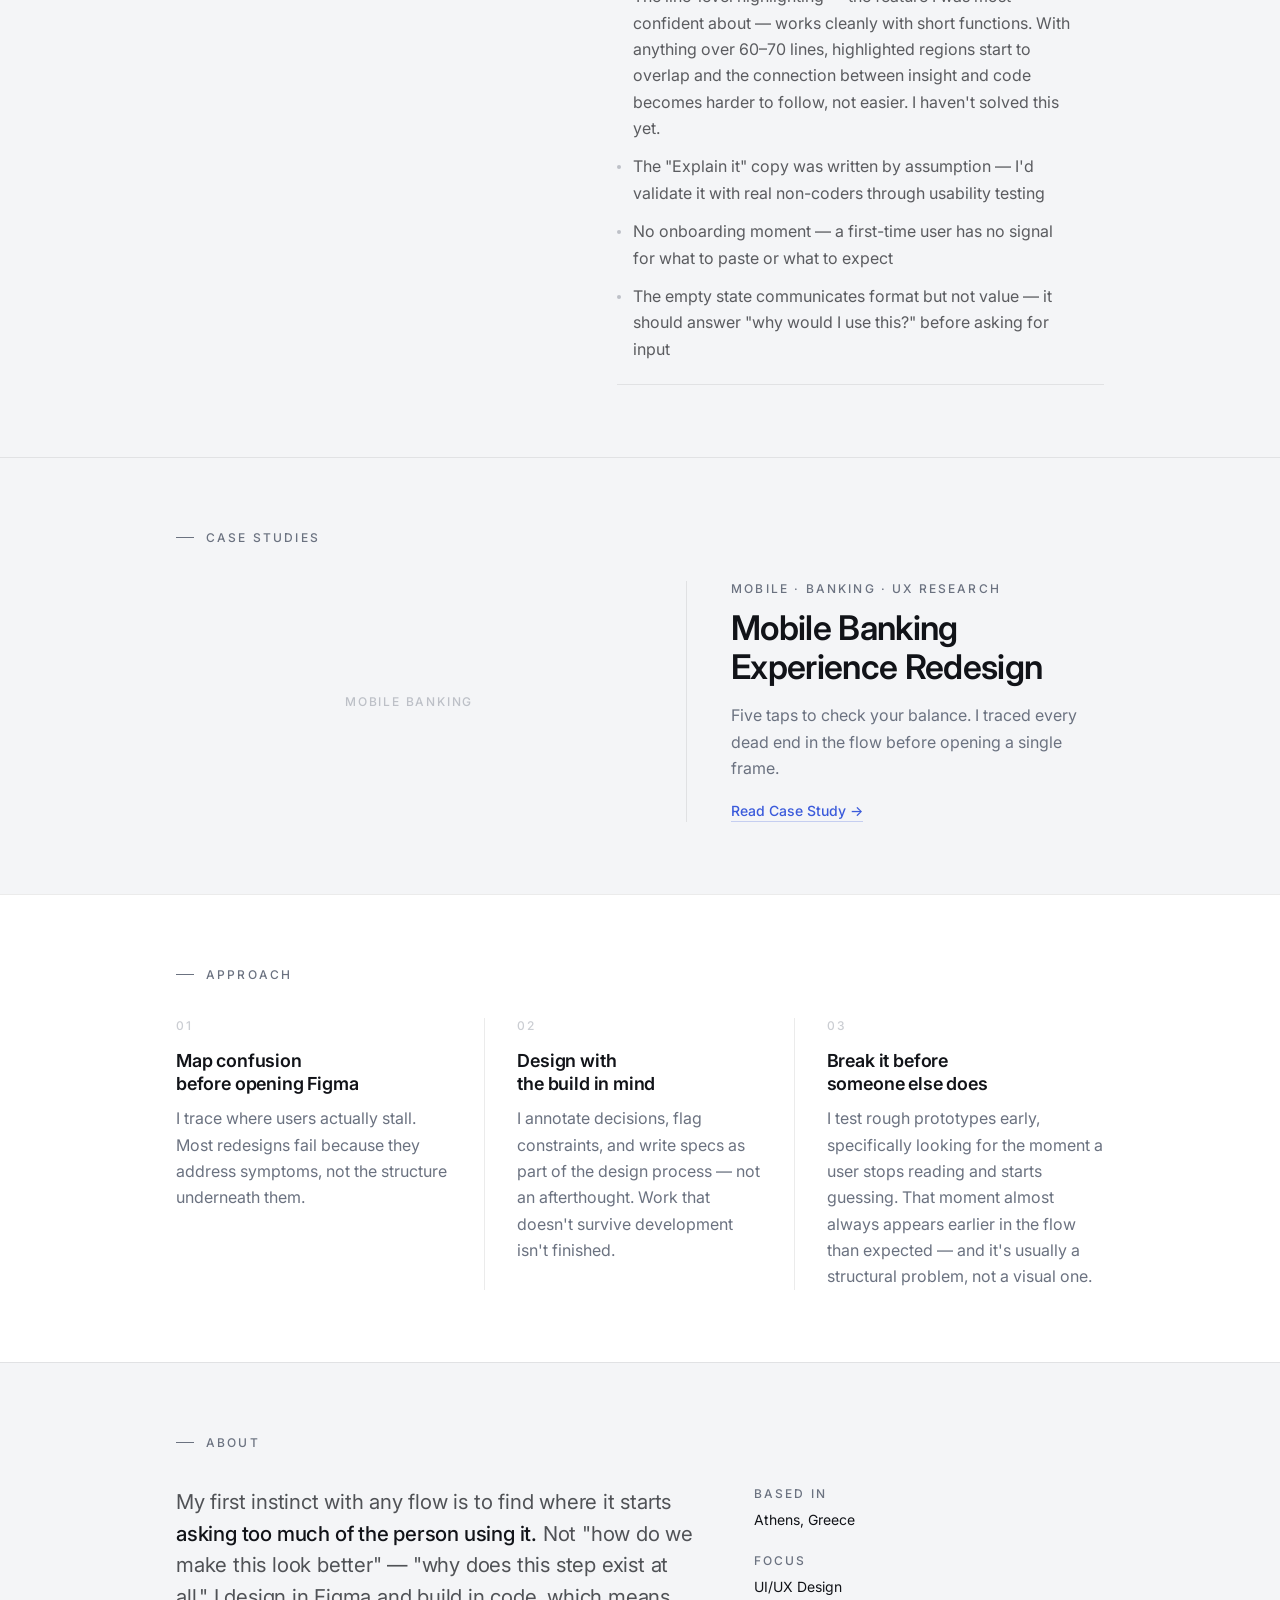
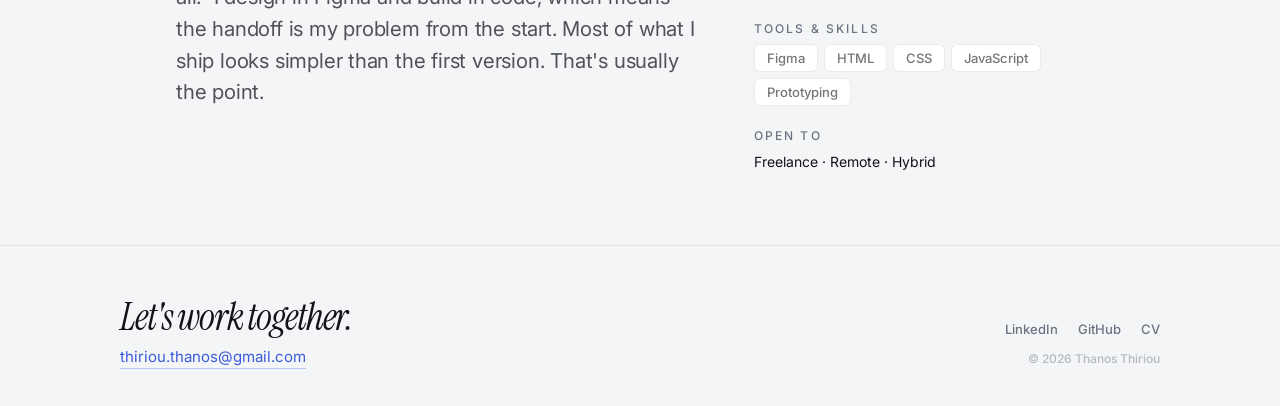
==== commit 96ed0ac7: "Update index.html" ====
--- a/index.html
+++ b/index.html
@@ -44,7 +44,7 @@
 
   <div class="hero-foot r d1">
     <p class="hero-sub">
-      I design it and then I build it. Nothing exposes a bad design decision faster than having to write the code for it.
+      I design it and then I build it. Nothing exposes a bad design decision faster than having to write the code for&nbsp;it.
     </p>
     <div class="hero-btns">
       <button class="btn btn-primary"
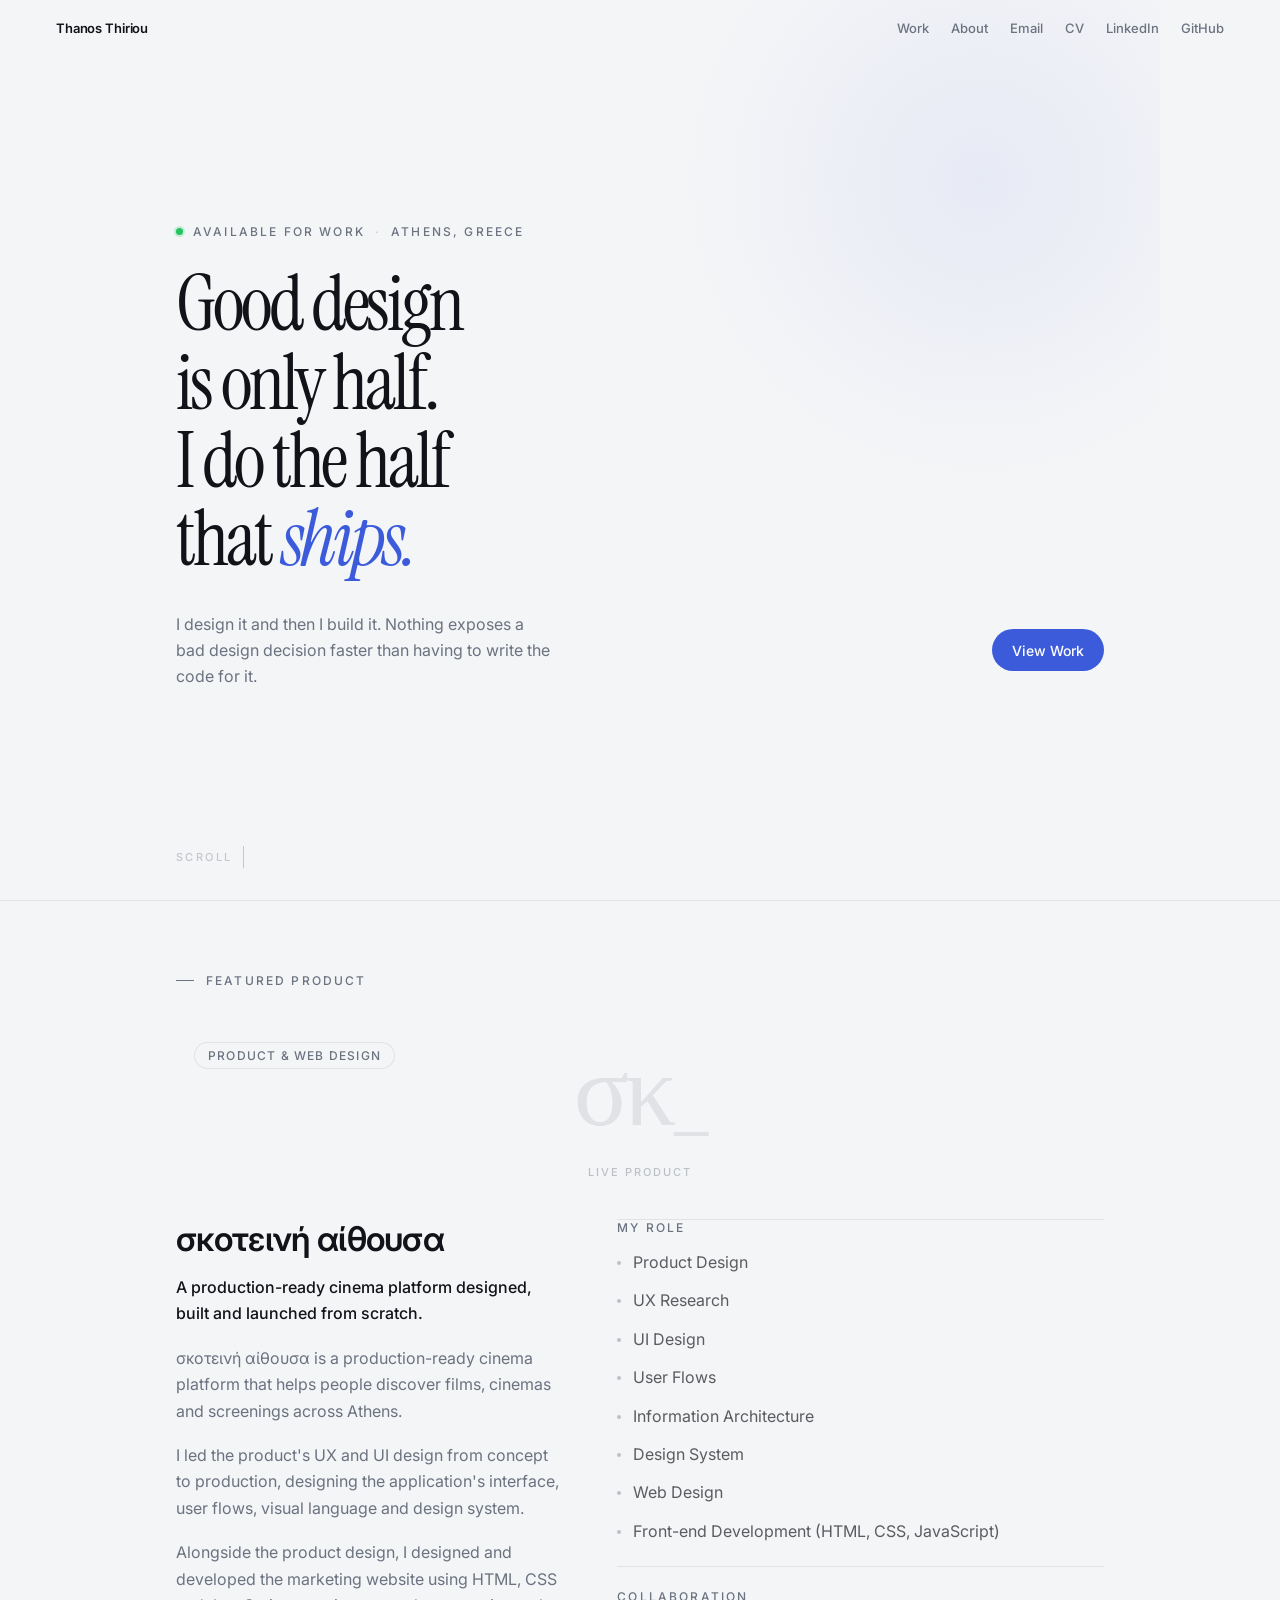
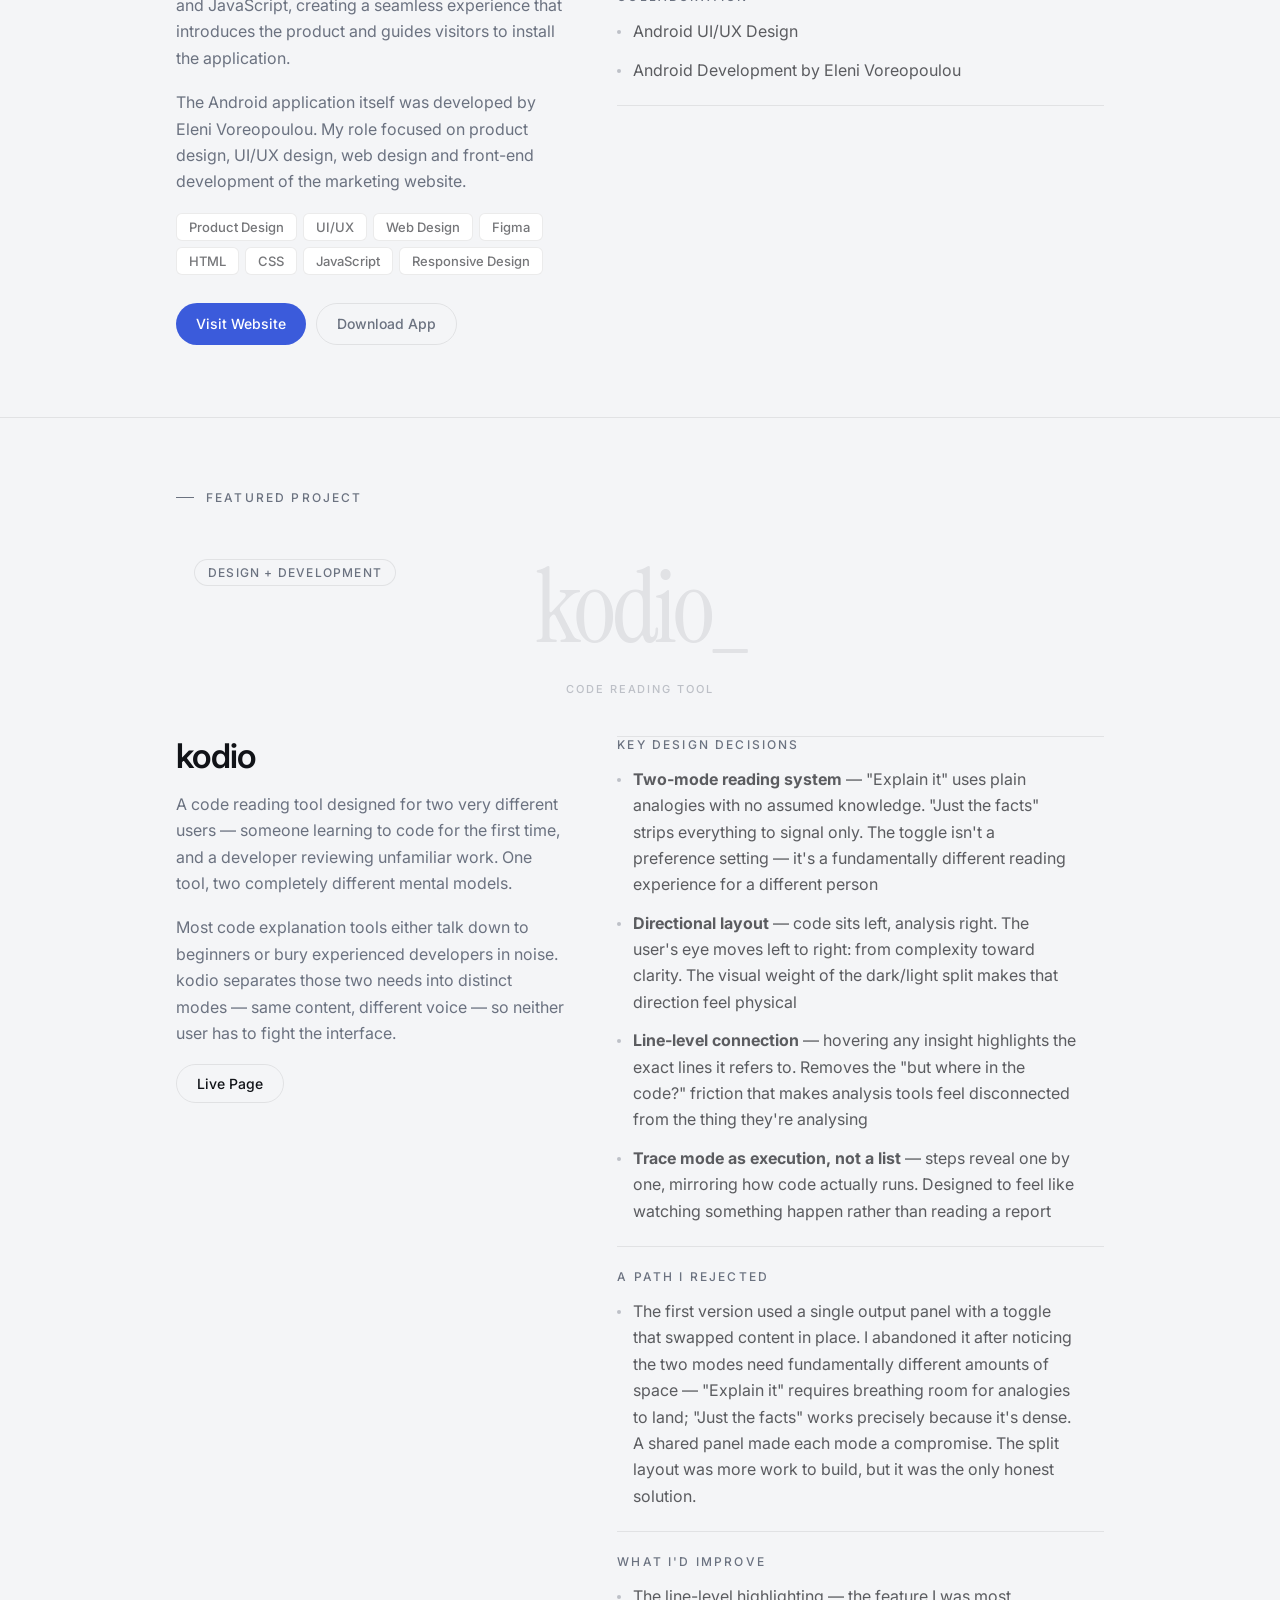
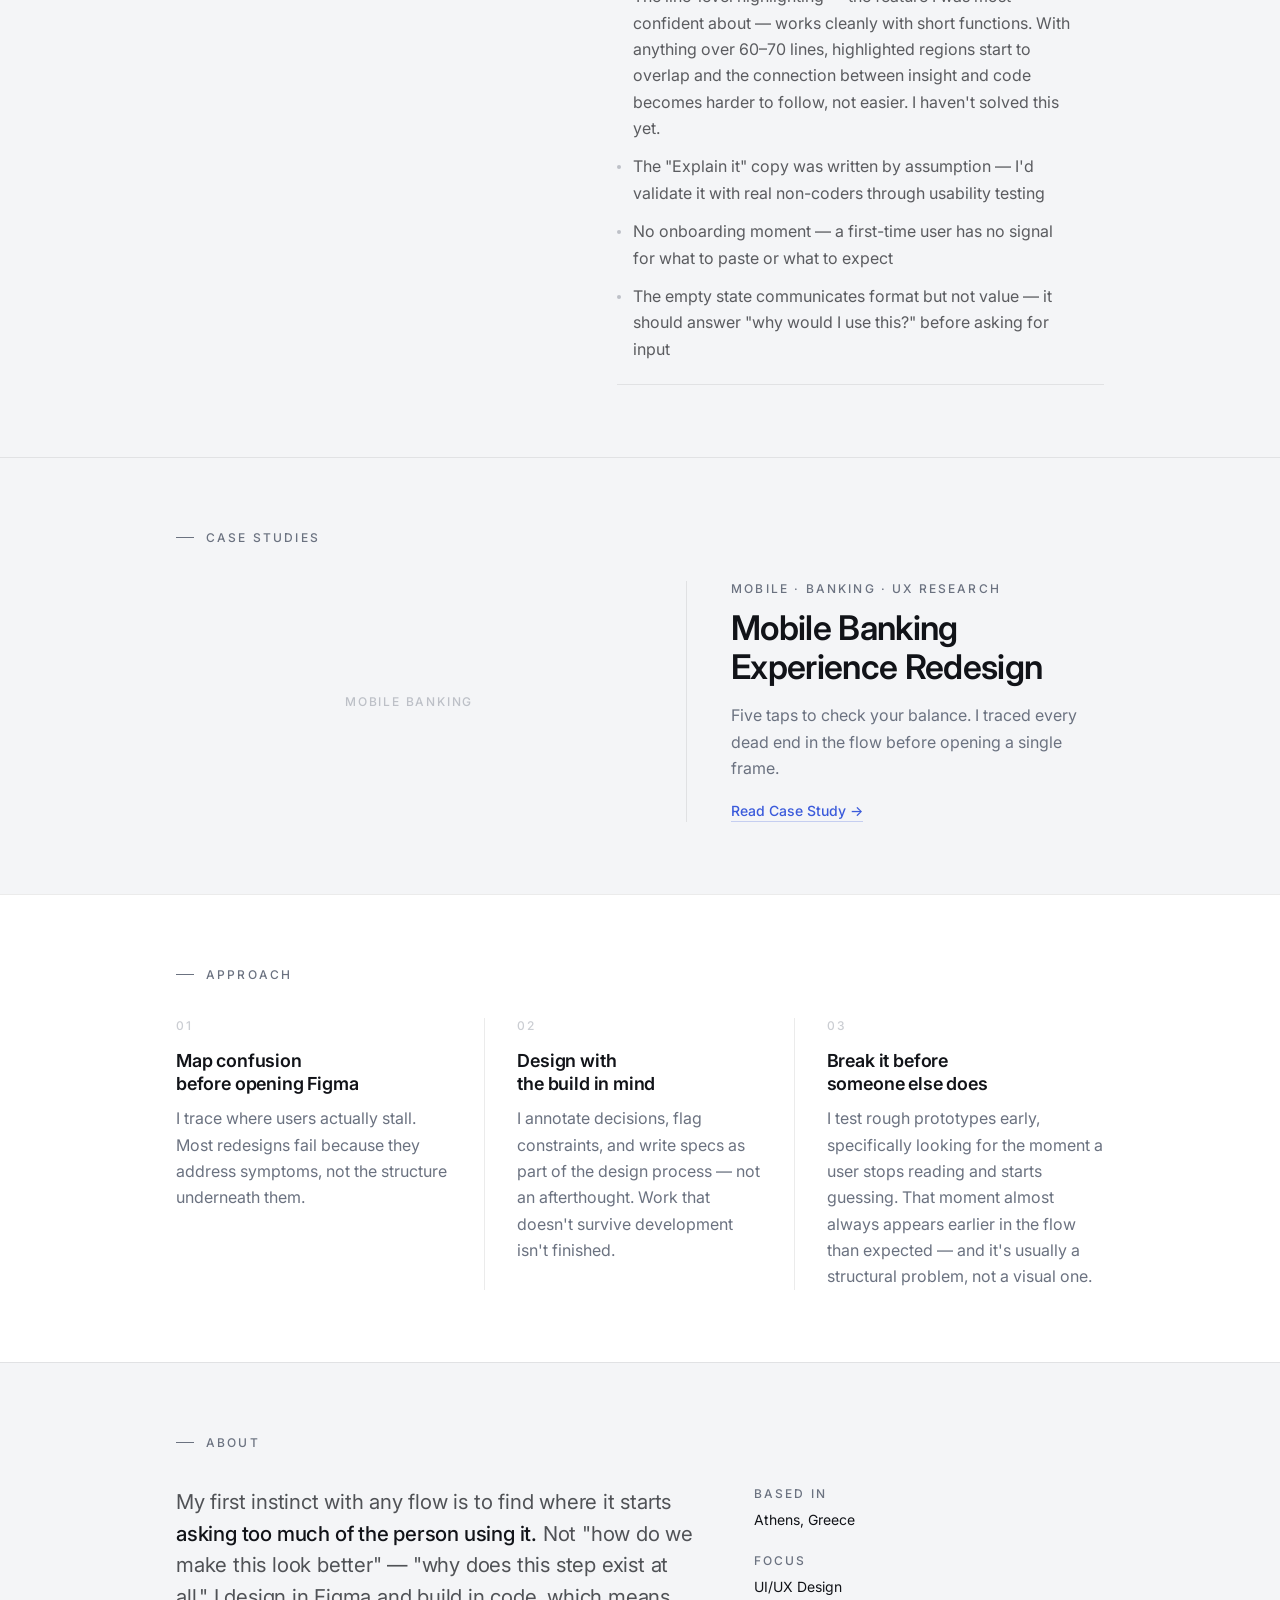
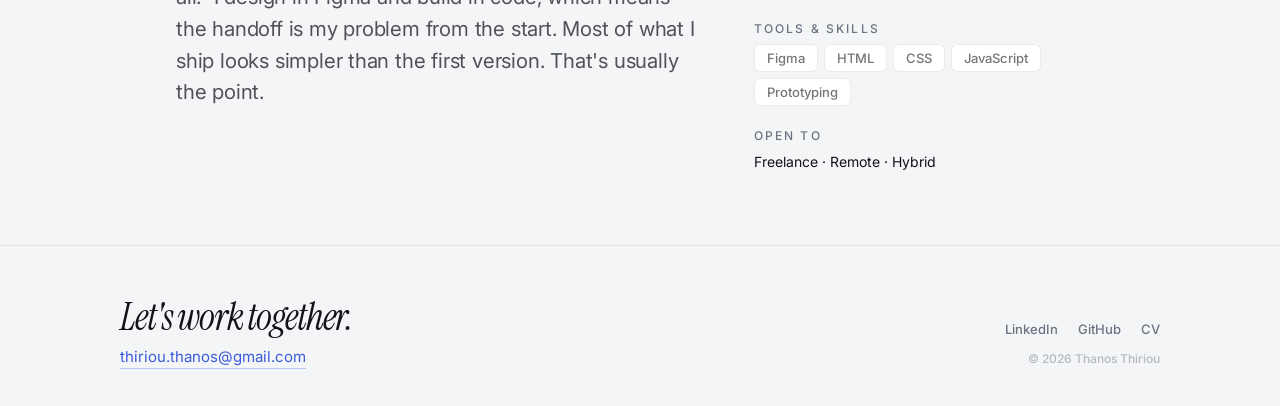
==== commit 179e9e84: "Add files via upload" ====
--- a/index.html
+++ b/index.html
@@ -1,3 +1,4 @@
+
 <!DOCTYPE html>
 <html lang="en">
 <head>
--- a/styles.css
+++ b/styles.css
@@ -53,7 +53,7 @@
 .hero::before {
   content: ''; position: absolute; top: -120px; right: -120px;
   width: 600px; height: 600px; border-radius: 50%;
-  background: radial-gradient(circle, rgba(59,91,219,.07) 0%, transparent 65%);
+  background: radial-gradient(circle, rgba(59,91,219,.07) 0%, rgba(59,91,219,.03) 40%, transparent 70%);
   pointer-events: none; z-index: 0;
 }
 .hero > * { position: relative; z-index: 1; }
@@ -95,6 +95,7 @@
 .hero-sub {
   font-size: 16px; font-weight: 400;
   color: var(--muted); max-width: 420px; line-height: 1.65;
+  text-wrap: pretty;
 }
 .hero-btns { display: flex; gap: 10px; flex-shrink: 0; }
 
@@ -364,7 +365,8 @@
   .feat-body { grid-template-columns: 1fr; gap: 44px; }
   .feat-body::before { display: none; }
   .feat-body > *:nth-child(1), .feat-body > *:nth-child(2) { grid-column: 1; }
-  .feat-sticky { position: static; }
+  .feat-body > .r:first-child,
+  .feat-sticky { position: static !important; top: auto !important; }
   .about-grid { grid-template-columns: 1fr; gap: 44px; }
   .hero-foot { flex-direction: column; align-items: flex-start; }
   .cs-wide { grid-template-columns: 1fr; gap: 30px; }
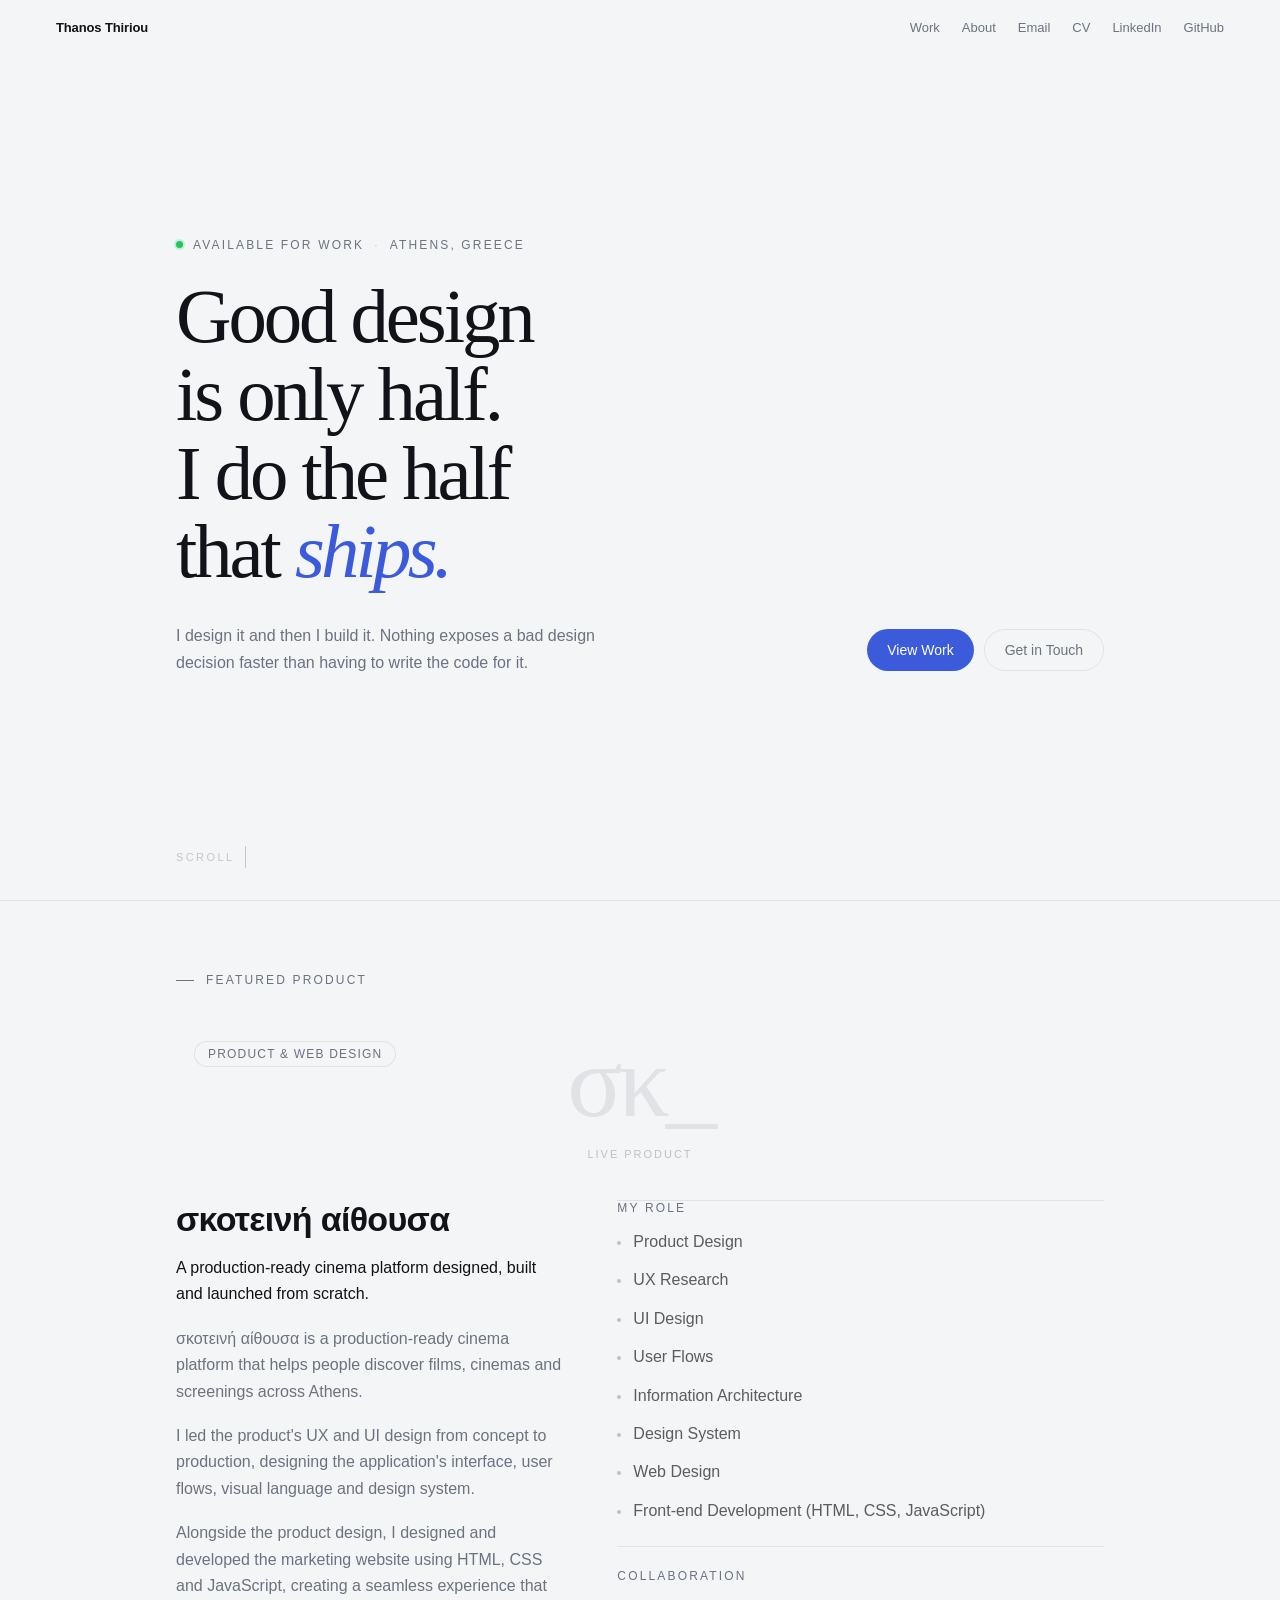
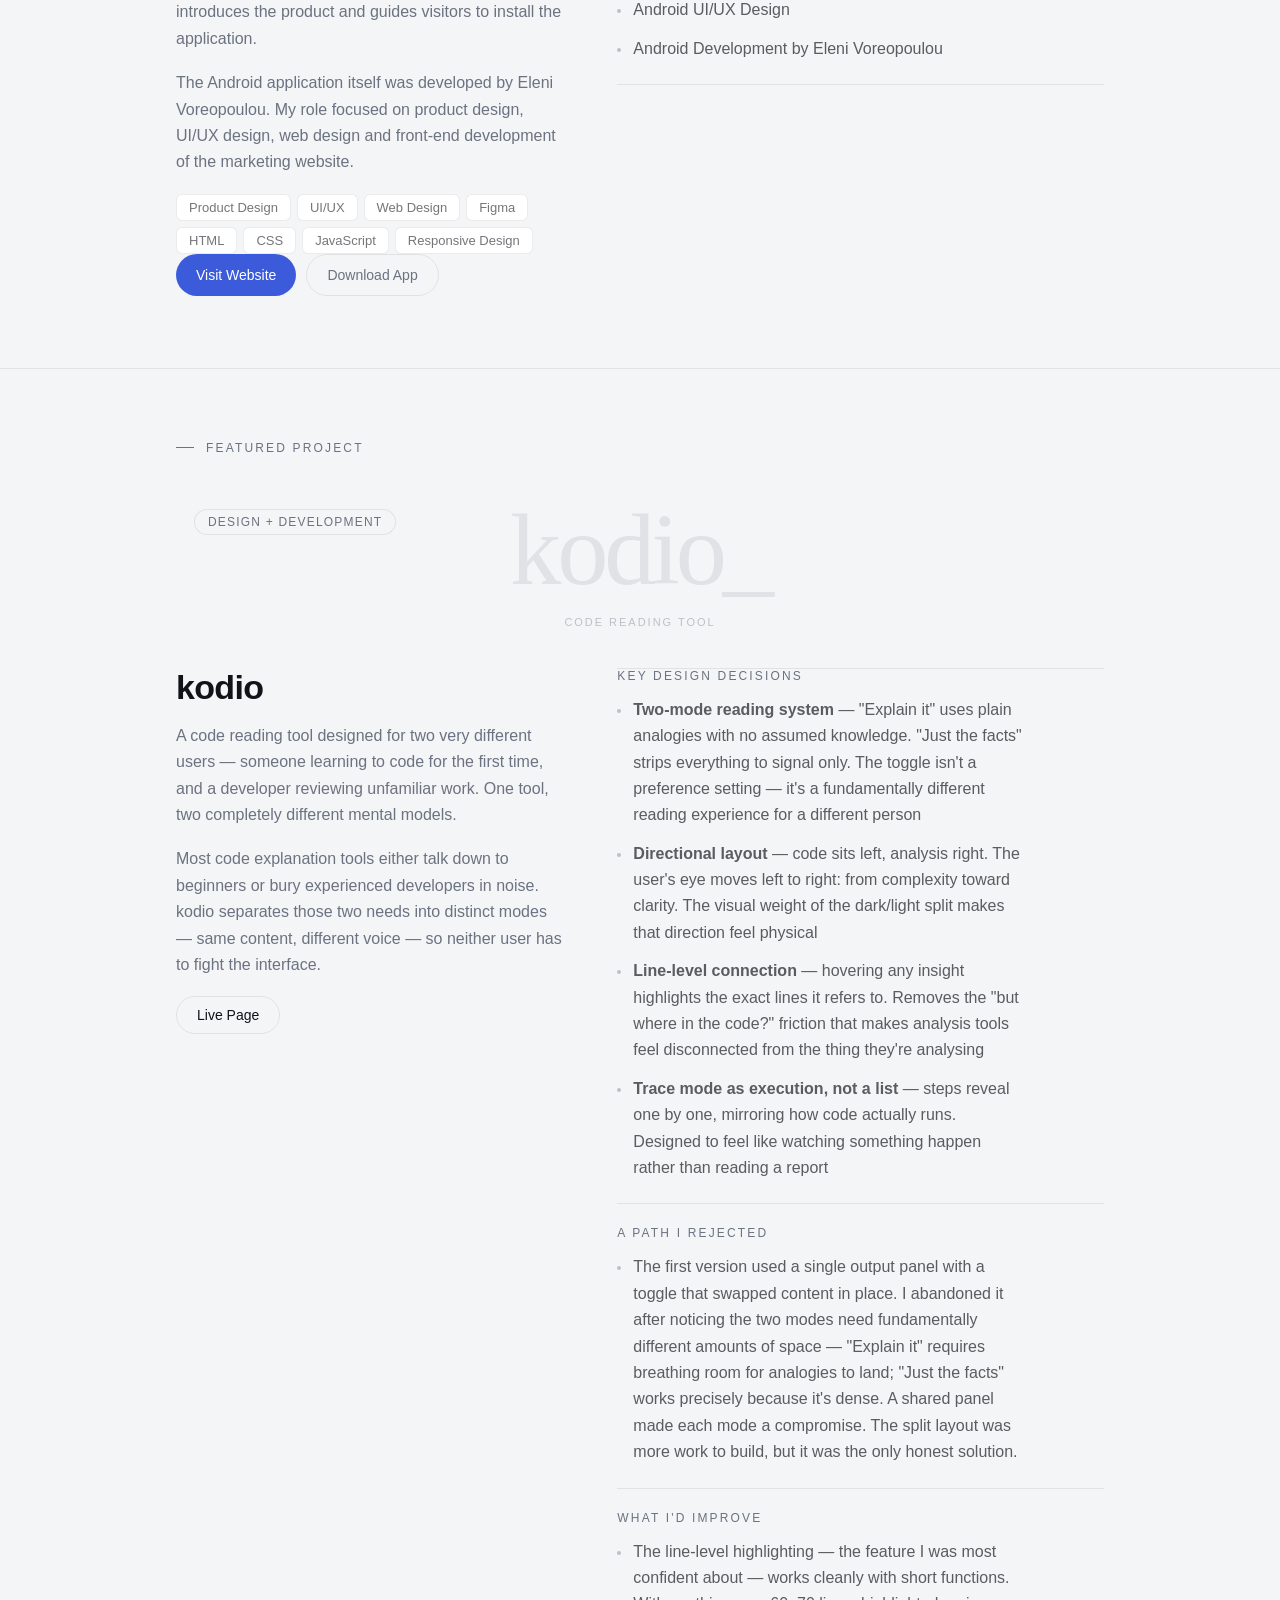
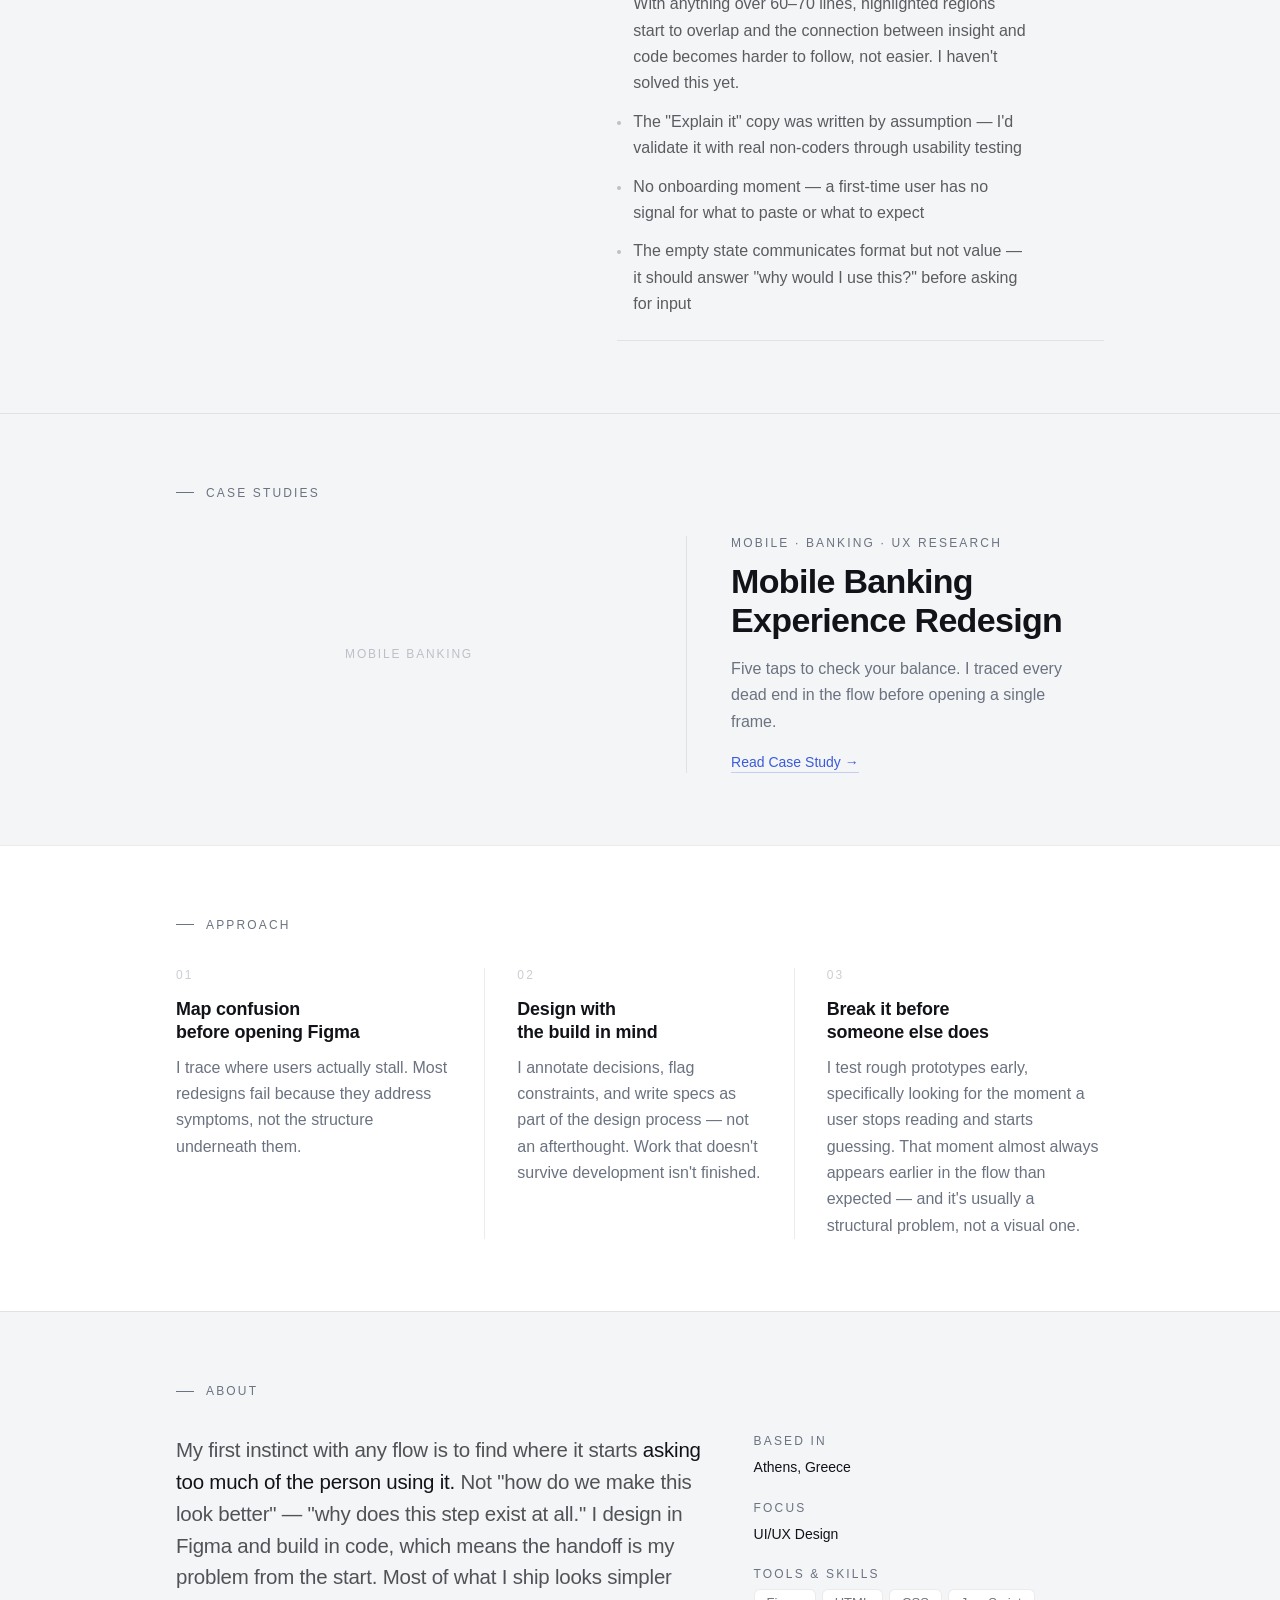
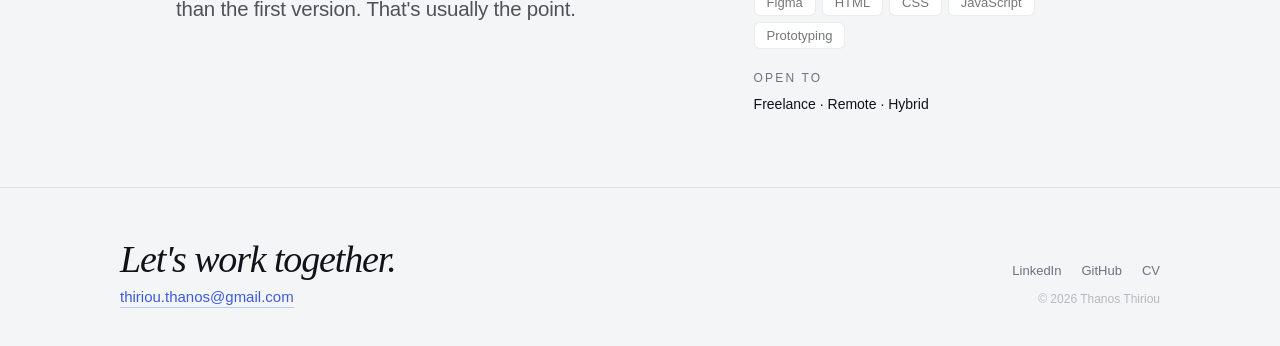
==== commit 234cf35e: "Update font and improve HTML structure" ====
--- a/index.html
+++ b/index.html
@@ -1,4 +1,3 @@
-
 <!DOCTYPE html>
 <html lang="en">
 <head>
@@ -7,12 +6,10 @@
   <title>Thanos Thiriou — Product Designer</title>
   <link rel="preconnect" href="https://fonts.googleapis.com">
   <link rel="preconnect" href="https://fonts.gstatic.com" crossorigin>
-  <link href="https://fonts.googleapis.com/css2?family=Instrument+Serif:ital@0;1&family=Inter:opsz,wght@14..32,300..700&display=swap" rel="stylesheet">
+  <link href="https://fonts.googleapis.com/css2?family=Plus+Jakarta+Sans:ital,wght@0,300;0,400;0,500;0,600;1,300;1,400&display=swap" rel="stylesheet">
   <link rel="stylesheet" href="styles.css">
 </head>
 <body>
-
-<div class="glow" id="glow"></div>
 
 <!-- NAV -->
 <nav class="nav" id="nav">
@@ -52,6 +49,7 @@
         onclick="document.getElementById('work').scrollIntoView({behavior:'smooth'})">
         View Work
       </button>
+      <a id="hero-email-btn" href="#" class="btn btn-ghost">Get in Touch</a>
     </div>
   </div>
 
@@ -89,7 +87,7 @@
         <p class="feat-desc">
           The Android application itself was developed by Eleni Voreopoulou. My role focused on product design, UI/UX design, web design and front-end development of the marketing website.
         </p>
-        <div class="chips" style="margin-bottom:28px;">
+        <div class="chips chips-feat">
           <span class="chip">Product Design</span>
           <span class="chip">UI/UX</span>
           <span class="chip">Web Design</span>
@@ -101,7 +99,7 @@
         </div>
         <div class="feat-pills">
           <a href="https://cineath.gr" target="_blank" class="btn btn-primary">Visit Website</a>
-          <a href="https://cineath.gr/#beta" target="_blank" class="btn btn-ghost">Download App</a>
+          <a href="https://play.google.com/store/apps/details?id=com.blackcasper.cinemagr" target="_blank" class="btn btn-ghost">Download App</a>
         </div>
       </div>
 
@@ -191,7 +189,7 @@
 <!-- CASE STUDIES -->
 <section class="section">
   <div class="wrap">
-    <p class="eyebrow">Case Studies</p>
+    <h2 class="eyebrow">Case Studies</h2>
 
     <div class="cs-wide r">
       <div class="cs-wide-img">
@@ -212,7 +210,7 @@
 <!-- APPROACH -->
 <section class="section section-approach">
   <div class="wrap">
-    <p class="eyebrow">Approach</p>
+    <h2 class="eyebrow">Approach</h2>
     <div class="approach-grid">
 
       <div class="approach-col r">
@@ -240,7 +238,7 @@
 <!-- ABOUT -->
 <section id="about" class="section">
   <div class="wrap">
-    <p class="eyebrow">About</p>
+    <h2 class="eyebrow">About</h2>
 
     <div class="about-grid r">
       <p class="about-text">
@@ -303,6 +301,7 @@
   const u = 'thiriou.thanos', d = 'gmail.com';
   const addr = u + '@' + d;
   document.getElementById('nav-email').href = 'mailto:' + addr;
+  document.getElementById('hero-email-btn').href = 'mailto:' + addr;
   const fe = document.getElementById('foot-email');
   fe.href = 'mailto:' + addr;
   fe.textContent = addr;
@@ -311,13 +310,6 @@
   const nav = document.getElementById('nav');
   window.addEventListener('scroll', () => {
     nav.classList.toggle('stuck', window.scrollY > 10);
-  }, { passive: true });
-
-  // Glow (disabled)
-  const glow = document.getElementById('glow');
-  window.addEventListener('mousemove', e => {
-    glow.style.left = e.clientX + 'px';
-    glow.style.top  = e.clientY + 'px';
   }, { passive: true });
 
   // Reveal on scroll
@@ -327,6 +319,19 @@
     });
   }, { threshold: 0.06 });
   document.querySelectorAll('.r').forEach(el => io.observe(el));
+
+  // Active nav link — tracks #work / #about as they cross the viewport
+  const navLinks = document.querySelectorAll('.nav-links a[href^="#"]');
+  const sections = Array.from(navLinks)
+    .map(a => document.getElementById(a.getAttribute('href').slice(1)))
+    .filter(Boolean);
+  const spy = new IntersectionObserver(entries => {
+    entries.forEach(entry => {
+      if (!entry.isIntersecting) return;
+      navLinks.forEach(a => a.classList.toggle('is-active', a.getAttribute('href') === '#' + entry.target.id));
+    });
+  }, { rootMargin: '-45% 0px -50% 0px' });
+  sections.forEach(s => spy.observe(s));
 </script>
 </body>
 </html>
--- a/styles.css
+++ b/styles.css
@@ -49,12 +49,6 @@
   justify-content: center; padding: 86px 56px 72px;
   max-width: 1040px; margin: 0 auto; width: 100%; position: relative;
   overflow: hidden;
-}
-.hero::before {
-  content: ''; position: absolute; top: -120px; right: -120px;
-  width: 600px; height: 600px; border-radius: 50%;
-  background: radial-gradient(circle, rgba(59,91,219,.07) 0%, rgba(59,91,219,.03) 40%, transparent 70%);
-  pointer-events: none; z-index: 0;
 }
 .hero > * { position: relative; z-index: 1; }
 
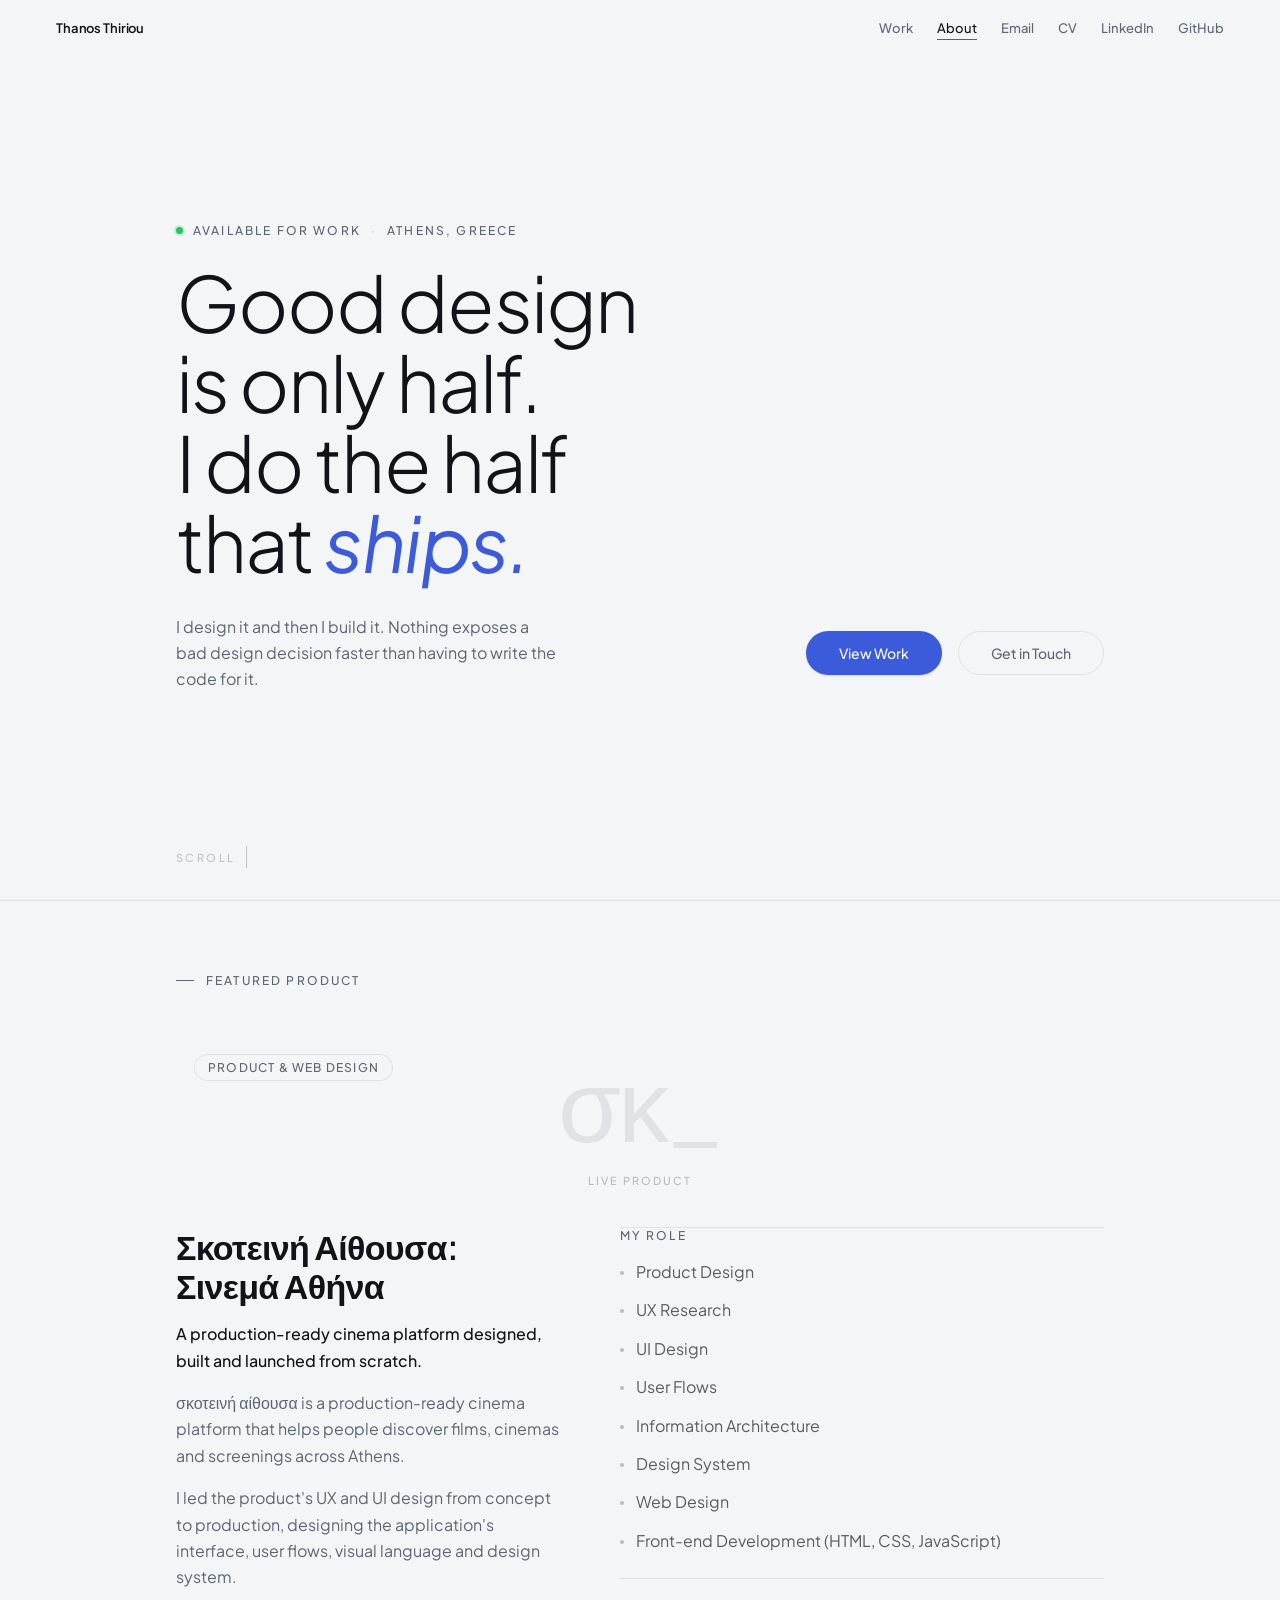
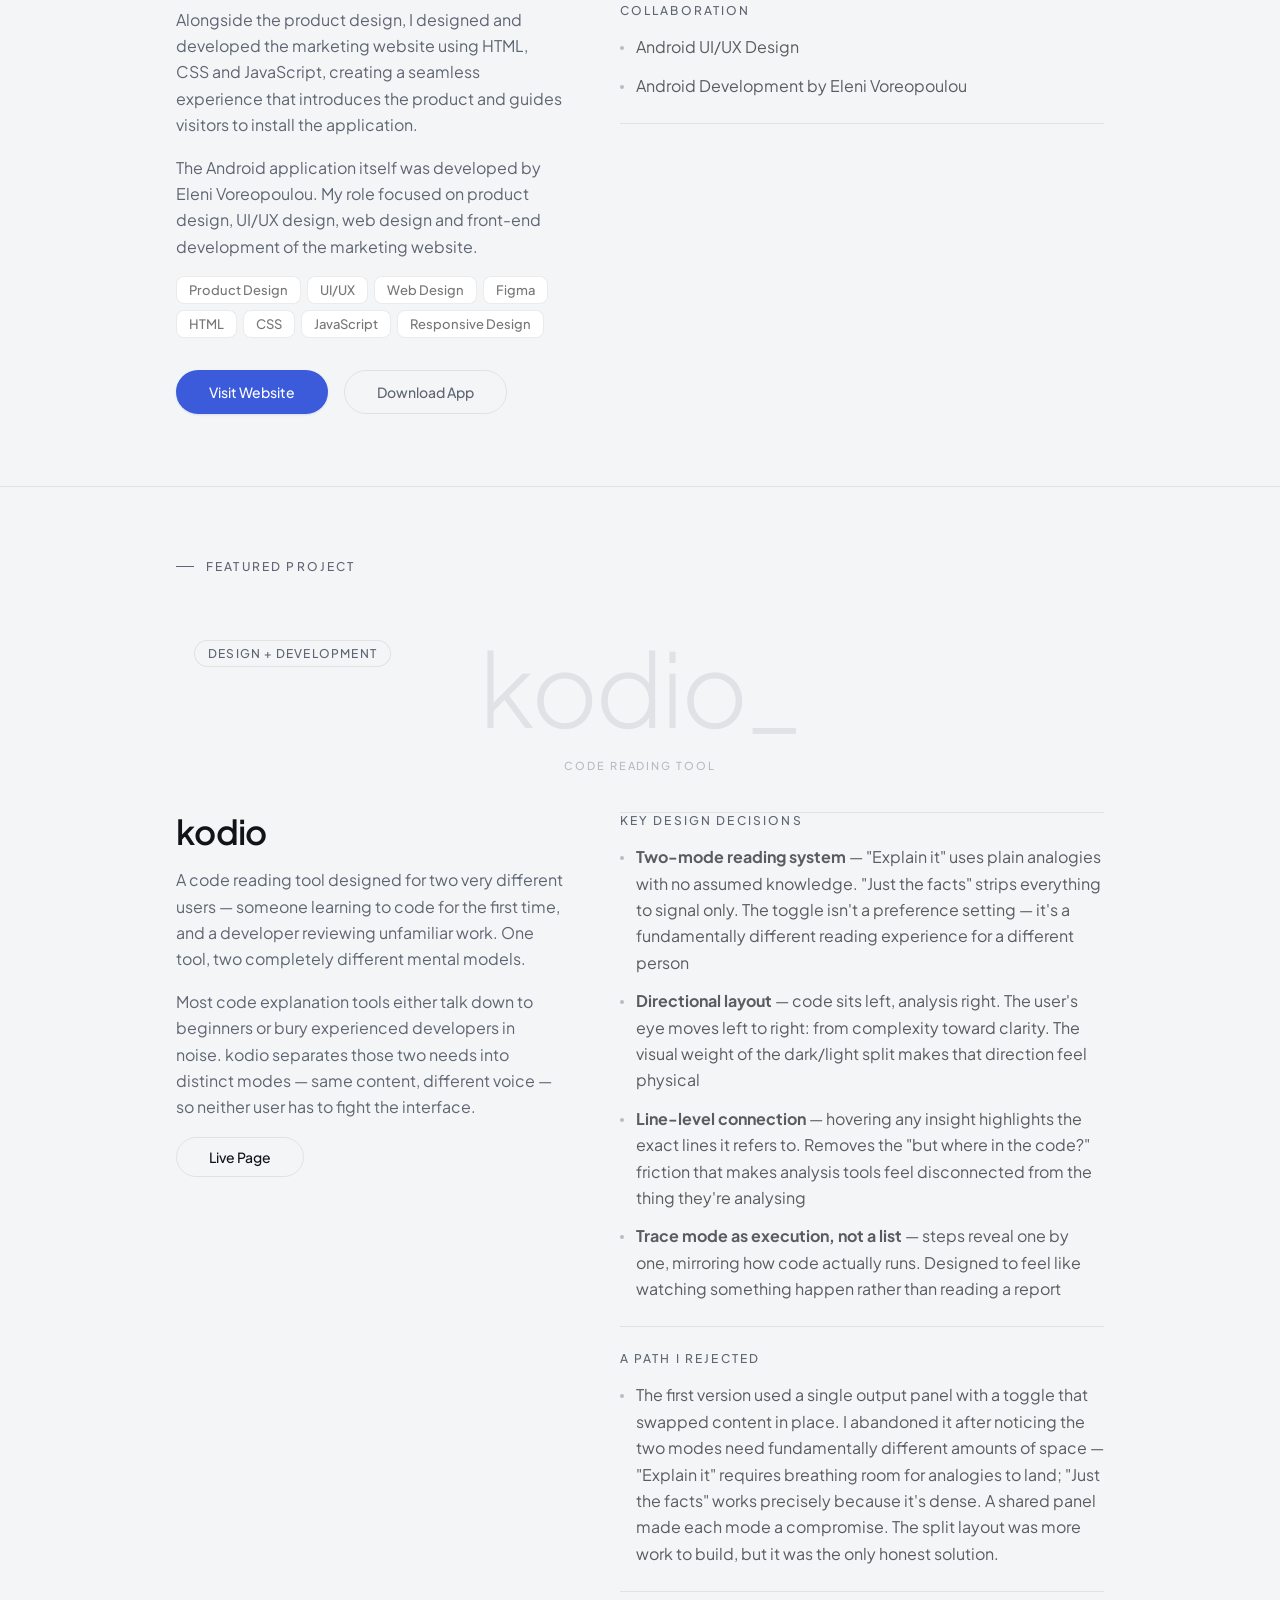
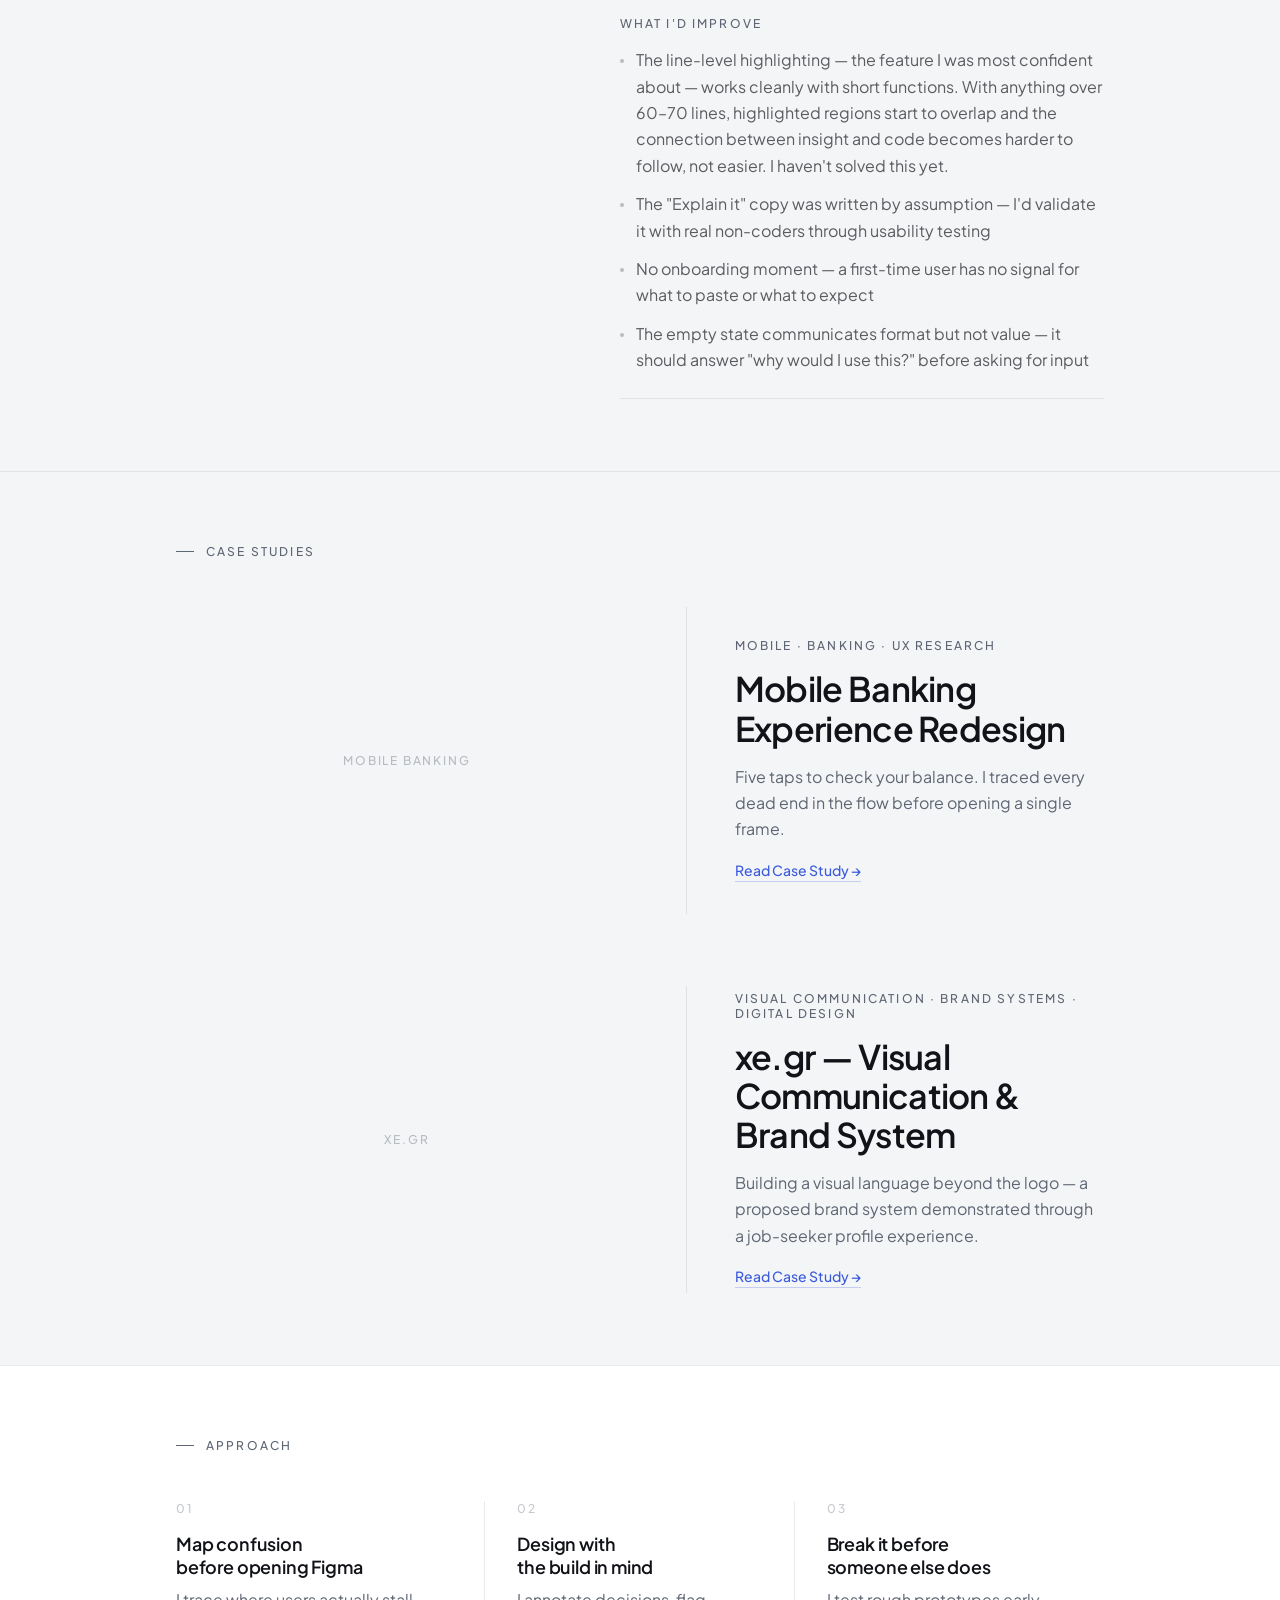
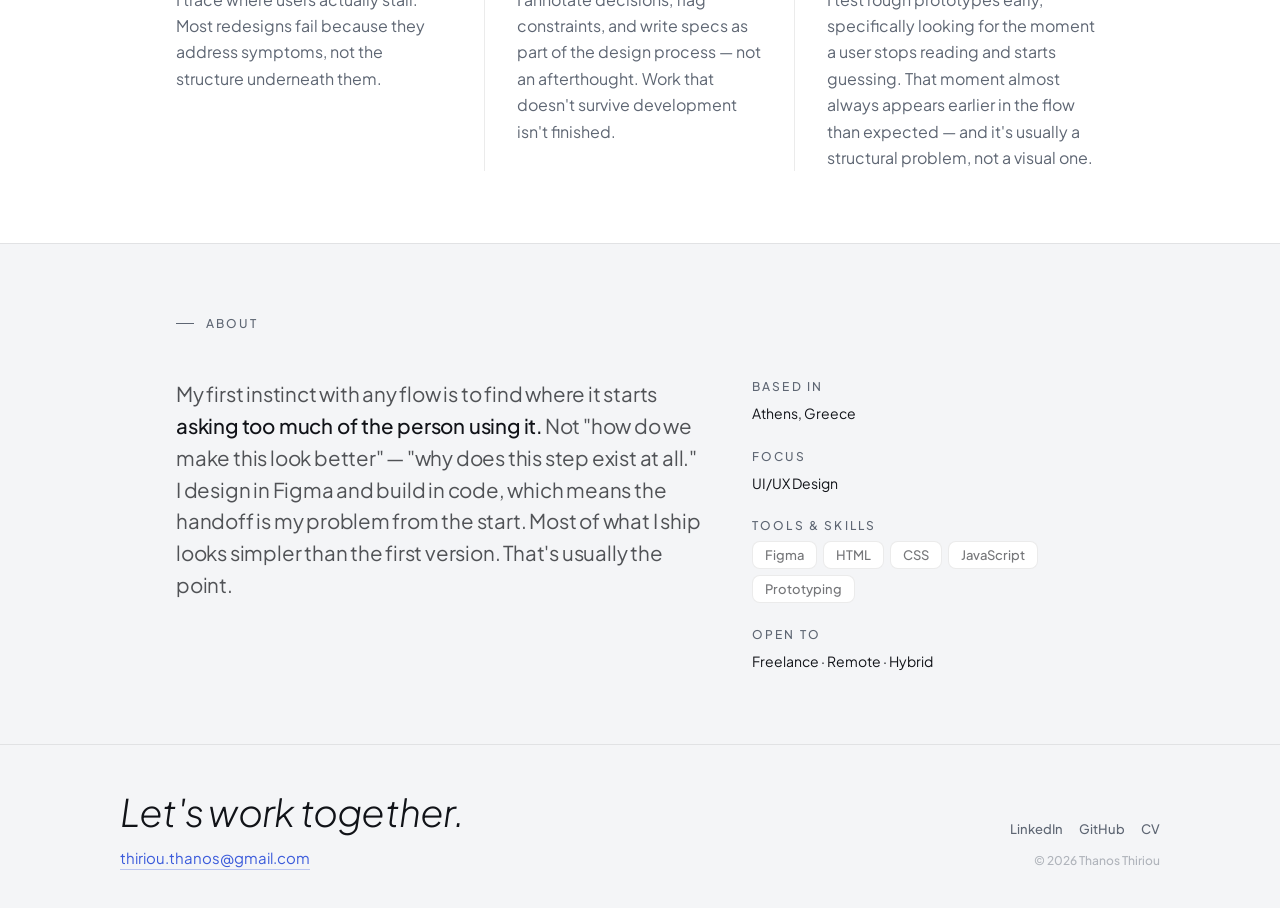
==== commit 4dadbc21: "Update index.html" ====
--- a/index.html
+++ b/index.html
@@ -71,7 +71,7 @@
 
     <div class="feat-body">
       <div class="r">
-        <h2 class="feat-title">σκοτεινή αίθουσα</h2>
+        <h2 class="feat-title">Σκοτεινή Αίθουσα: Σινεμά Αθήνα</h2>
         <p class="feat-desc" style="font-weight:500; color: var(--ink);">
           A production-ready cinema platform designed, built and launched from scratch.
         </p>
@@ -137,7 +137,7 @@
     <div class="feat-visual feat-visual-plain r">
       <span class="feat-badge">Design + Development</span>
       <div class="feat-visual-inner feat-visual-img">
-        <img src="https://res.cloudinary.com/mq7xwmak/image/upload/v1784747022/kodio-screen_q2okor.png" alt="kodio — code reading tool"
+        <img src="https://res.cloudinary.com/mq7xwmak/image/upload/v1787836371/kodio-screen-explain_fg43m9.png" alt="kodio — code reading tool"
           onerror="this.parentElement.innerHTML='<div class=\'feat-wordmark\'>kodio_</div><div class=\'feat-sublabel\'>Code Reading Tool</div>'">
       </div>
     </div>
@@ -202,6 +202,19 @@
         <p class="cs-hook">Five taps to check your balance. I traced every dead end in the flow before opening a single frame.</p>
         <a href="https://medium.com/@thnthr/redesigning-eurobank-mobile-app-a-calmer-faster-banking-experience-ui-ux-case-study-67df9548a5f6"
            target="_blank" class="cs-cta">Read Case Study →</a>
+      </div>
+    </div>
+
+    <div class="cs-wide r" style="margin-top: var(--sp-9);">
+      <div class="cs-wide-img">
+        <img src="https://res.cloudinary.com/mq7xwmak/image/upload/v1787835080/xegrr_oqfwhj.png" alt="xe.gr — Visual Communication & Brand System"
+          onerror="this.parentElement.innerHTML='<div class=\'cs-empty\'>xe.gr</div>'">
+      </div>
+      <div class="cs-wide-body">
+        <span class="cs-card-tags">Visual Communication · Brand Systems · Digital Design</span>
+        <h3 class="cs-card-title">xe.gr — Visual Communication &amp; Brand System</h3>
+        <p class="cs-hook">Building a visual language beyond the logo — a proposed brand system demonstrated through a job-seeker profile experience.</p>
+        <a href="xe-gr.html" class="cs-cta">Read Case Study →</a>
       </div>
     </div>
   </div>
@@ -335,3 +348,4 @@
 </script>
 </body>
 </html>
+ 
--- a/styles.css
+++ b/styles.css
@@ -1,12 +1,43 @@
 :root {
   --bg:         #F4F5F7;
   --ink:        #111318;
-  --muted:      #6B7280;
+  /* Was #6B7280 — measured at 4.43:1 on --bg, just under WCAG AA's 4.5:1
+     for body text. Darkened to clear it with margin (5.31:1) without
+     reading as a different color. */
+  --muted:      #5E6673;
   --accent:     #3B5BDB;
   --rule:       rgba(0,0,0,0.08);
   --white:      #ffffff;
-  --font-sans:  'Inter Variable', 'Inter', sans-serif;
-  --font-display: 'Instrument Serif', serif;
+  --font-sans:  'Plus Jakarta Sans', sans-serif;
+
+  /* Spacing — 8px base, dense enough that every real value in this file
+     (56, 72, 88 included, not just the usual 8/16/24/32) maps onto it
+     directly instead of forcing round numbers where they don't fit. */
+  --sp-1: 8px;
+  --sp-2: 16px;
+  --sp-3: 24px;
+  --sp-4: 32px;
+  --sp-5: 40px;
+  --sp-6: 48px;
+  --sp-7: 56px;
+  --sp-8: 64px;
+  --sp-9: 72px;
+  --sp-10: 80px;
+  --sp-11: 88px;
+  --sp-12: 96px;
+
+  --radius-sm: 8px;
+  --radius-lg: 14px;
+  --radius-full: 999px;
+
+  --shadow-sm: 0 1px 2px rgba(17,19,24,.05), 0 1px 1px rgba(17,19,24,.03);
+  --shadow-md: 0 12px 28px rgba(17,19,24,.10), 0 2px 8px rgba(17,19,24,.05);
+  --shadow-accent: 0 10px 22px rgba(59,91,219,.24);
+
+  --ease: cubic-bezier(.22, 1, .36, 1);
+  --dur-fast: .15s;
+  --dur-base: .3s;
+  --dur-slow: .6s;
 }
 
 *, *::before, *::after { box-sizing: border-box; margin: 0; padding: 0; }
@@ -15,19 +46,33 @@
   background: var(--bg); color: var(--ink);
   font-family: var(--font-sans);
   font-weight: 400;
-  font-optical-sizing: auto;
   -webkit-font-smoothing: antialiased; overflow-x: hidden;
-
 }
 a { text-decoration: none; color: inherit; }
-img { display: block; }
+img { display: block; max-width: 100%; }
+
+:focus-visible {
+  outline: 2px solid var(--accent);
+  outline-offset: 3px;
+  border-radius: 2px;
+}
+
+@media (prefers-reduced-motion: reduce) {
+  html { scroll-behavior: auto; }
+  *, *::before, *::after {
+    animation-duration: .01ms !important;
+    animation-iteration-count: 1 !important;
+    transition-duration: .01ms !important;
+    scroll-behavior: auto !important;
+  }
+}
 
 /* ─── NAV ─── */
 .nav {
   position: fixed; top: 0; left: 0; right: 0; z-index: 200;
-  height: 56px; padding: 0 56px;
+  height: 56px; padding: 0 var(--sp-7);
   display: flex; align-items: center; justify-content: space-between;
-  transition: background .35s, border-color .35s;
+  transition: background var(--dur-base) var(--ease), border-color var(--dur-base) var(--ease);
   border-bottom: 1px solid transparent;
 }
 .nav.stuck {
@@ -37,16 +82,28 @@
 }
 .nav-logo { font-size: 13px; font-weight: 600; letter-spacing: -.01em; }
 .nav-links {
-  display: flex; align-items: center; gap: 22px;
+  display: flex; align-items: center; gap: var(--sp-3);
   font-size: 13px; font-weight: 500; color: var(--muted);
 }
-.nav-links a { transition: color .2s; }
+.nav-links a {
+  position: relative;
+  padding: 4px 0;
+  transition: color var(--dur-base) var(--ease);
+}
+.nav-links a::after {
+  content: '';
+  position: absolute; left: 0; right: 100%; bottom: 0;
+  height: 1px; background: var(--accent);
+  transition: right var(--dur-base) var(--ease);
+}
 .nav-links a:hover { color: var(--ink); }
+.nav-links a.is-active { color: var(--ink); }
+.nav-links a.is-active::after { right: 0; }
 
 /* ─── HERO ─── */
 .hero {
   min-height: 100svh; display: flex; flex-direction: column;
-  justify-content: center; padding: 86px 56px 72px;
+  justify-content: center; padding: 88px var(--sp-7) var(--sp-9);
   max-width: 1040px; margin: 0 auto; width: 100%; position: relative;
   overflow: hidden;
 }
@@ -54,7 +111,7 @@
 
 .hero-eyebrow {
   font-size: 12px; font-weight: 500; letter-spacing: .18em;
-  text-transform: uppercase; color: var(--muted); margin-bottom: 26px;
+  text-transform: uppercase; color: var(--muted); margin-bottom: var(--sp-3);
   display: flex; align-items: center; gap: 10px;
 }
 .eyebrow-sep { opacity: .3; }
@@ -70,31 +127,30 @@
 }
 
 .hero-headline {
-  font-family: var(--font-display);
   font-size: clamp(56px, 6vw, 78px);
-  font-weight: 400;
-  line-height: 1.02;
-  letter-spacing: -0.04em;
-  max-width: 12ch; margin-bottom: 32px;
+  font-weight: 300;
+  line-height: 1.04;
+  letter-spacing: -0.025em;
+  max-width: 12ch; margin-bottom: var(--sp-4);
 }
 .hero-headline em {
   font-style: italic; font-weight: 400;
-  color: var(--accent); letter-spacing: -0.05em;
+  color: var(--accent); letter-spacing: -0.02em;
 }
 
 .hero-foot {
   display: flex; align-items: center;
-  justify-content: space-between; gap: 40px; flex-wrap: wrap;
+  justify-content: space-between; gap: var(--sp-5); flex-wrap: wrap;
 }
 .hero-sub {
   font-size: 16px; font-weight: 400;
   color: var(--muted); max-width: 420px; line-height: 1.65;
   text-wrap: pretty;
 }
-.hero-btns { display: flex; gap: 10px; flex-shrink: 0; }
+.hero-btns { display: flex; gap: var(--sp-2); flex-shrink: 0; }
 
 .hero-scroll-hint {
-  position: absolute; bottom: 32px; left: 56px;
+  position: absolute; bottom: var(--sp-4); left: var(--sp-7);
   font-size: 11px; font-weight: 500; letter-spacing: .22em;
   text-transform: uppercase; color: var(--muted); opacity: .35;
   display: flex; align-items: center; gap: 10px;
@@ -111,32 +167,61 @@
 
 /* ─── BUTTONS ─── */
 .btn {
-  display: inline-flex; align-items: center; gap: 7px;
-  padding: 10px 20px; height: 42px; border-radius: 999px;
+  display: inline-flex; align-items: center; justify-content: center; gap: 7px;
+  padding: 0 var(--sp-4); height: 44px; border-radius: var(--radius-full);
   font-family: inherit; font-size: 14px; font-weight: 500;
-  cursor: pointer; border: none; transition: all .2s; white-space: nowrap;
-}
-.btn-primary { background: var(--accent); color: #fff; }
-.btn-primary:hover { background: #2f4cc4; transform: translateY(-1px); }
-.btn-ghost { background: transparent; color: var(--muted); border: 1px solid var(--rule); }
-.btn-ghost:hover { color: var(--ink); border-color: rgba(0,0,0,.2); }
+  cursor: pointer; border: 1px solid transparent; white-space: nowrap;
+  transition: background var(--dur-base) var(--ease), border-color var(--dur-base) var(--ease),
+    color var(--dur-base) var(--ease), transform var(--dur-base) var(--ease),
+    box-shadow var(--dur-base) var(--ease);
+}
+.btn-primary {
+  background: var(--accent); color: #fff;
+  box-shadow: 0 1px 2px rgba(59,91,219,.15);
+}
+.btn-primary:hover {
+  background: #2f4cc4;
+  box-shadow: var(--shadow-accent);
+  transform: translateY(-2px);
+}
+.btn-primary:active {
+  background: #2942a8;
+  box-shadow: 0 2px 8px rgba(59,91,219,.2);
+  transform: translateY(0);
+}
+.btn-ghost { background: transparent; color: var(--muted); border-color: var(--rule); }
+.btn-ghost:hover {
+  color: var(--ink);
+  border-color: rgba(0,0,0,.2);
+  transform: translateY(-2px);
+  box-shadow: var(--shadow-sm);
+}
+.btn-ghost:active { transform: translateY(0); box-shadow: none; }
 
 /* ─── SECTIONS ─── */
-.section { padding: 72px 0; border-top: 1px solid var(--rule); }
-.wrap { max-width: 1040px; margin: 0 auto; padding: 0 56px; }
+.section { padding: var(--sp-9) 0; border-top: 1px solid var(--rule); }
+.wrap { max-width: 1040px; margin: 0 auto; padding: 0 var(--sp-7); }
 
 .eyebrow {
   font-size: 12px; font-weight: 500; letter-spacing: .18em;
-  text-transform: uppercase; color: var(--muted); margin-bottom: 36px;
+  text-transform: uppercase; color: var(--muted); margin-bottom: var(--sp-6);
   display: flex; align-items: center; gap: 12px;
 }
 .eyebrow::before { content: ''; display: block; width: 18px; height: 1px; background: var(--muted); }
 
-/* ─── FEATURED PROJECT ─── */
+/* ─── FEATURED PROJECT ───
+   .feat-visual's own card chrome (white surface, border, dot-grid
+   background) is reserved for a future non-plain use — every current
+   instance in the HTML also carries .feat-visual-plain, whose !important
+   rules override all of it. The old :has(.feat-visual-img) variant used
+   to bridge those two states, but since .feat-visual-plain now always
+   wins where it's applied, that rule was fully unreachable dead code —
+   removed rather than kept alongside a rule it made redundant. */
 .feat-visual {
   width: 100%; background: var(--white);
-  border-radius: 14px; overflow: hidden; position: relative;
-  margin-bottom: 40px; border: 1px solid var(--rule);
+  border-radius: var(--radius-lg); overflow: hidden; position: relative;
+  margin-bottom: var(--sp-5); border: 1px solid var(--rule);
+  transition: border-color var(--dur-base) var(--ease), box-shadow var(--dur-base) var(--ease);
 }
 .feat-visual::before {
   content: ''; position: absolute; inset: 0;
@@ -145,8 +230,10 @@
     linear-gradient(90deg, var(--rule) 1px, transparent 1px);
   background-size: 44px 44px;
 }
-.feat-visual:has(.feat-visual-img)::before { display: none; }
-.feat-visual:has(.feat-visual-img) { background: var(--bg); border: none; }
+.feat-visual:not(.feat-visual-plain):hover {
+  border-color: rgba(0,0,0,.14);
+  box-shadow: var(--shadow-md);
+}
 .feat-visual-plain {
   background: transparent !important;
   border: none !important;
@@ -161,23 +248,27 @@
   align-items: center; justify-content: center; gap: 8px;
 }
 .feat-wordmark {
-  font-family: var(--font-display);
-  font-size: clamp(48px, 8vw, 110px); font-weight: 400;
-  letter-spacing: -.04em; color: rgba(17,19,24,.08);
+  font-size: clamp(48px, 8vw, 110px); font-weight: 300;
+  letter-spacing: -.03em; color: rgba(17,19,24,.08);
 }
 .feat-sublabel {
   font-size: 11px; font-weight: 500; letter-spacing: .18em; text-transform: uppercase;
   color: var(--muted); opacity: .4;
 }
+/* Reserves the image's own footprint before it loads, from its real
+   dimensions — otherwise a 1500px-wide product screenshot pops the page
+   taller mid-load and everything below it jumps. */
 .feat-visual-img { width: 100%; padding: 0; }
 .feat-visual-img img { width: 100%; height: auto; display: block; }
+.feat-visual-img:has(img[src*="skoteini-aithousa"]) { aspect-ratio: 1569 / 807; }
+.feat-visual-img:has(img[src*="kodio-screen"]) { aspect-ratio: 1903 / 904; }
 .feat-badge {
   position: absolute; top: 18px; left: 18px; font-size: 12px; z-index: 2;
   font-weight: 500; letter-spacing: .1em; text-transform: uppercase; color: var(--muted);
   background: var(--bg); border: 1px solid var(--rule);
-  padding: 5px 13px; border-radius: 999px;
-}
-.feat-body { display: grid; grid-template-columns: 4fr 5fr; gap: 52px; align-items: start; }
+  padding: 5px 13px; border-radius: var(--radius-full);
+}
+.feat-body { display: grid; grid-template-columns: 4fr 5fr; gap: var(--sp-7); align-items: start; }
 .feat-body > .r:first-child {
   position: sticky; top: 76px;
 }
@@ -187,53 +278,73 @@
   font-weight: 600;
   line-height: 1.15;
   letter-spacing: -0.02em;
-  margin-bottom: 16px;
+  margin-bottom: var(--sp-2);
 }
 .feat-desc {
-  font-size: 16px; font-weight: 400; color: var(--muted); line-height: 1.65; margin-bottom: 18px;
+  font-size: 16px; font-weight: 400; color: var(--muted); line-height: 1.65; margin-bottom: var(--sp-2);
   max-width: 46ch;
 }
-.feat-pills { display: flex; gap: 10px; flex-wrap: wrap; }
+.chips-feat { margin-bottom: var(--sp-4); }
+.feat-pills { display: flex; gap: var(--sp-2); flex-wrap: wrap; }
 .feat-pill {
   display: inline-flex; align-items: center; gap: 5px;
-  padding: 10px 20px; border-radius: 999px; border: 1px solid var(--rule);
-  font-size: 14px; font-weight: 500; color: var(--ink); transition: all .2s;
-}
-.feat-pill:hover { border-color: var(--accent); color: var(--accent); }
+  padding: 10px var(--sp-4); border-radius: var(--radius-full); border: 1px solid var(--rule);
+  font-size: 14px; font-weight: 500; color: var(--ink);
+  transition: border-color var(--dur-base) var(--ease), color var(--dur-base) var(--ease),
+    transform var(--dur-base) var(--ease), box-shadow var(--dur-base) var(--ease);
+}
+.feat-pill:hover {
+  border-color: var(--accent); color: var(--accent);
+  transform: translateY(-2px); box-shadow: var(--shadow-sm);
+}
 
 .dstack { display: flex; flex-direction: column; }
-.drow { padding: 22px 0; border-bottom: 1px solid var(--rule); }
+.drow { padding: var(--sp-3) 0; border-bottom: 1px solid var(--rule); }
 .drow:first-child { border-top: 1px solid var(--rule); padding-top: 0; }
 .drow h4 {
   font-size: 12px; letter-spacing: .18em; text-transform: uppercase;
-  color: var(--muted); font-weight: 500; margin-bottom: 14px;
+  color: var(--muted); font-weight: 500; margin-bottom: var(--sp-2);
 }
 .drow p { font-size: 16px; font-weight: 400; color: rgba(17,19,24,.68); line-height: 1.65; max-width: 46ch; }
 .drow ul { list-style: none; display: flex; flex-direction: column; gap: 12px; }
 .drow li {
   font-size: 16px; font-weight: 400; color: rgba(17,19,24,.68);
-  padding-left: 16px; position: relative; line-height: 1.65; max-width: 46ch;
+  padding-left: var(--sp-2); position: relative; line-height: 1.65; max-width: 46ch;
 }
 .drow li::before {
   content: ''; position: absolute; left: 0; top: .75em;
   width: 4px; height: 4px; border-radius: 50%; background: var(--muted); opacity: .4;
 }
 
-/* ─── CASE STUDIES ─── */
+/* ─── CASE STUDIES ───
+   Whole block is one clickable unit via a stretched-link on .cs-cta —
+   .cs-wide is the positioned ancestor, so inset:0 there resolves against
+   the full block, not just the link's own small box. (Verified: giving
+   the link itself `position:relative` here would make IT the containing
+   block instead and silently shrink the click target back down to just
+   the link text — the exact bug from the previous version of this site.) */
 .cs-wide {
   display: grid; grid-template-columns: 5fr 1px 4fr;
-  column-gap: 44px; align-items: center; position: relative;
-}
-.cs-wide-img { grid-column: 1; }
+  column-gap: var(--sp-6); align-items: center; position: relative;
+  border-radius: var(--radius-lg);
+  transition: transform var(--dur-base) var(--ease);
+}
+.cs-wide:hover { transform: translateY(-2px); }
+.cs-wide-img { grid-column: 1; border-radius: var(--radius-sm); overflow: hidden; }
 .cs-wide-body { grid-column: 3; }
 .cs-wide::before {
   content: ''; grid-column: 2; grid-row: 1;
   width: 1px; height: 100%; background: var(--rule);
 }
-.cs-wide-img img { width: 100%; height: auto; display: block; }
+.cs-wide-img { aspect-ratio: 1722 / 1146; }
+.cs-wide-img img {
+  width: 100%; height: 100%; object-fit: cover; display: block;
+  transition: transform var(--dur-slow) var(--ease);
+}
+.cs-wide:hover .cs-wide-img img { transform: scale(1.035); }
 
 .cs-empty {
-  width: 100%; min-height: 200px;
+  width: 100%; height: 100%;
   display: flex; align-items: center; justify-content: center;
   font-size: 12px; font-weight: 500; letter-spacing: .15em; text-transform: uppercase;
   color: var(--muted); opacity: .4;
@@ -241,7 +352,7 @@
 
 .cs-card-tags {
   font-size: 12px; font-weight: 500; letter-spacing: .18em;
-  text-transform: uppercase; color: var(--muted); display: block; margin-bottom: 12px;
+  text-transform: uppercase; color: var(--muted); display: block; margin-bottom: var(--sp-2);
 }
 .cs-card-title {
   font-family: var(--font-sans);
@@ -249,20 +360,22 @@
   font-weight: 600;
   line-height: 1.15;
   letter-spacing: -0.02em;
-  color: var(--ink); margin-bottom: 16px;
+  color: var(--ink); margin-bottom: var(--sp-2);
 }
 
 .cs-hook {
   font-size: 16px; font-weight: 400; color: var(--muted);
-  line-height: 1.65; margin-bottom: 18px; max-width: 40ch;
+  line-height: 1.65; margin-bottom: var(--sp-2); max-width: 40ch;
 }
 
 .cs-cta {
   display: inline-flex; align-items: center; gap: 6px;
   font-size: 14px; font-weight: 500; color: var(--accent);
   border-bottom: 1px solid rgba(59,91,219,.25); padding-bottom: 2px;
-  width: fit-content; transition: gap .2s, border-color .2s;
-}
+  width: fit-content;
+  transition: gap var(--dur-base) var(--ease), border-color var(--dur-base) var(--ease);
+}
+.cs-cta::after { content: ''; position: absolute; inset: 0; }
 .cs-cta:hover { gap: 10px; border-color: var(--accent); }
 
 /* ─── APPROACH ─── */
@@ -272,7 +385,7 @@
   display: grid; grid-template-columns: repeat(3, 1fr);
 }
 .approach-col {
-  padding: 0 32px;
+  padding: 0 var(--sp-4);
 }
 .approach-col:first-child { padding-left: 0; }
 .approach-col:last-child  { padding-right: 0; }
@@ -281,109 +394,113 @@
 .approach-num {
   display: block; font-size: 12px; font-weight: 500;
   letter-spacing: .18em; color: var(--muted); opacity: .35;
-  margin-bottom: 16px;
+  margin-bottom: var(--sp-2);
 }
 .approach-col h3 {
   font-size: clamp(16px, 1.4vw, 19px); font-weight: 600;
-  letter-spacing: -.01em; line-height: 1.3; margin-bottom: 10px; color: var(--ink);
+  letter-spacing: -.01em; line-height: 1.3; margin-bottom: var(--sp-1); color: var(--ink);
 }
 .approach-col p {
   font-size: 16px; font-weight: 400; color: var(--muted); line-height: 1.65;
 }
 
 /* ─── ABOUT ─── */
-.about-grid { display: grid; grid-template-columns: 3fr 2fr; gap: 52px; align-items: start; }
+.about-grid { display: grid; grid-template-columns: 3fr 2fr; gap: var(--sp-6); align-items: start; }
 .about-text {
   font-size: clamp(18px, 1.6vw, 21px); font-weight: 400;
   line-height: 1.55; letter-spacing: -.01em; color: rgba(17,19,24,.72);
 }
 .about-text strong { color: var(--ink); font-weight: 500; }
-.about-aside { display: flex; flex-direction: column; gap: 22px; }
+.about-aside { display: flex; flex-direction: column; gap: var(--sp-3); }
 .aside-row h4 {
   font-size: 12px; letter-spacing: .18em; text-transform: uppercase;
-  color: var(--muted); font-weight: 500; margin-bottom: 8px;
+  color: var(--muted); font-weight: 500; margin-bottom: var(--sp-1);
 }
 .aside-row p { font-size: 14px; font-weight: 400; line-height: 1.6; }
 .chips { display: flex; flex-wrap: wrap; gap: 6px; }
 .chip {
-  font-size: 13px; font-weight: 500; padding: 5px 12px; border-radius: 6px;
+  font-size: 13px; font-weight: 500; padding: 5px 12px; border-radius: var(--radius-sm);
   background: var(--white); border: 1px solid var(--rule); color: rgba(17,19,24,.58);
-}
+  transition: border-color var(--dur-base) var(--ease), color var(--dur-base) var(--ease);
+}
+.chip:hover { border-color: rgba(0,0,0,.2); color: var(--ink); }
 
 /* ─── FOOTER ─── */
-footer { border-top: 1px solid var(--rule); padding: 52px 56px 40px; }
+footer { border-top: 1px solid var(--rule); padding: var(--sp-6) var(--sp-7) var(--sp-5); }
 .foot-inner {
   max-width: 1040px; margin: 0 auto;
   display: flex; align-items: flex-end; justify-content: space-between;
-  gap: 40px; flex-wrap: wrap;
+  gap: var(--sp-5); flex-wrap: wrap;
 }
 .foot-cta {
-  font-family: var(--font-display);
-  font-style: italic; font-weight: 400;
+  font-style: italic; font-weight: 300;
   font-size: clamp(26px, 3vw, 38px); color: var(--ink);
-  letter-spacing: -0.03em; line-height: 1; margin-bottom: 10px;
+  letter-spacing: -0.02em; line-height: 1; margin-bottom: var(--sp-2);
 }
 .foot-email {
   font-size: 15px; font-weight: 400; color: var(--accent);
   border-bottom: 1px solid rgba(59,91,219,.3); padding-bottom: 2px;
-  transition: border-color .2s;
+  transition: border-color var(--dur-base) var(--ease);
 }
 .foot-email:hover { border-color: var(--accent); }
 .foot-right {
-  display: flex; flex-direction: column; align-items: flex-end; gap: 14px;
+  display: flex; flex-direction: column; align-items: flex-end; gap: var(--sp-2);
 }
 .foot-links {
-  display: flex; gap: 20px; font-size: 13px; font-weight: 500; color: var(--muted);
-}
-.foot-links a { transition: color .2s; }
+  display: flex; gap: var(--sp-2); font-size: 13px; font-weight: 500; color: var(--muted);
+}
+.foot-links a { transition: color var(--dur-base) var(--ease); }
 .foot-links a:hover { color: var(--ink); }
 .foot-copy { font-size: 12px; font-weight: 500; color: var(--muted); opacity: .45; }
 
-/* ─── GLOW ─── */
-.glow { display: none; }
-
 /* ─── REVEAL ─── */
-.r { opacity: 0; transform: translateY(18px); transition: opacity .7s ease, transform .7s ease; }
+.r { opacity: 0; transform: translateY(var(--sp-2)); transition: opacity var(--dur-slow) var(--ease), transform var(--dur-slow) var(--ease); }
 .r.d1 { transition-delay: .1s; }
 .r.d2 { transition-delay: .2s; }
 .r.in { opacity: 1; transform: none; }
 
-/* ─── RESPONSIVE ─── */
+/* ─── RESPONSIVE ───
+   Each breakpoint is tuned on its own terms, not just a collapsing grid. */
 @media (max-width: 860px) {
-  .nav { padding: 0 24px; }
-  .nav-links { gap: 16px; }
-  .hero { padding: 76px 24px 56px; }
-  .hero-scroll-hint { left: 24px; bottom: 24px; }
-  .wrap { padding: 0 24px; }
-  .section { padding: 56px 0; }
-  .feat-body { grid-template-columns: 1fr; gap: 44px; }
-  .feat-body::before { display: none; }
-  .feat-body > *:nth-child(1), .feat-body > *:nth-child(2) { grid-column: 1; }
+  .nav { padding: 0 var(--sp-3); }
+  .nav-links { gap: var(--sp-2); }
+  .hero { padding: var(--sp-9) var(--sp-3) var(--sp-7); }
+  .hero-scroll-hint { left: var(--sp-3); bottom: var(--sp-3); }
+  .wrap { padding: 0 var(--sp-3); }
+  .section { padding: var(--sp-7) 0; }
+  .feat-body { grid-template-columns: 1fr; gap: var(--sp-5); }
   .feat-body > .r:first-child,
   .feat-sticky { position: static !important; top: auto !important; }
-  .about-grid { grid-template-columns: 1fr; gap: 44px; }
-  .hero-foot { flex-direction: column; align-items: flex-start; }
-  .cs-wide { grid-template-columns: 1fr; gap: 30px; }
+  .about-grid { grid-template-columns: 1fr; gap: var(--sp-5); }
+  .hero-foot { flex-direction: column; align-items: flex-start; gap: var(--sp-4); }
+  .cs-wide { grid-template-columns: 1fr; gap: var(--sp-4); }
   .cs-wide::before { display: none; }
   .cs-wide-img, .cs-wide-body { grid-column: 1; }
   .approach-grid { grid-template-columns: 1fr; }
   .approach-col {
-    padding: 30px 0;
+    padding: var(--sp-4) 0;
     border-right: none !important;
     border-bottom: 1px solid var(--rule);
   }
   .approach-col:first-child { border-top: 1px solid var(--rule); padding-top: 0; }
   .approach-col:last-child { border-bottom: 1px solid var(--rule); }
-  footer { padding: 44px 24px 36px; }
-  .foot-inner { align-items: flex-start; }
+  footer { padding: var(--sp-5) var(--sp-3) var(--sp-4); }
+  .foot-inner { align-items: flex-start; gap: var(--sp-4); }
   .foot-right { align-items: flex-start; }
 }
 
 @media (max-width: 580px) {
+  .nav { height: 56px; }
+  .nav-links .nav-sm-hide { display: none; }
+  .nav-links { gap: var(--sp-3); font-size: 12.5px; }
+
   .hero-headline { font-size: clamp(42px, 12vw, 58px); max-width: 11ch; }
+  .hero-sub { max-width: none; }
+  .hero-btns { width: 100%; flex-wrap: wrap; }
+  .hero-btns .btn { flex: 1 1 auto; }
+
   .feat-title, .cs-card-title { font-size: 28px; }
-  .nav-links .nav-sm-hide { display: none; }
-  .nav-links { gap: 14px; }
-  .cs-insight { grid-template-columns: 1fr; gap: 3px; }
-  .cs-insight-label { padding-top: 0; }
-}
+  .eyebrow { margin-bottom: var(--sp-5); }
+  .about-text { font-size: 19px; }
+  .foot-cta { font-size: 24px; }
+}
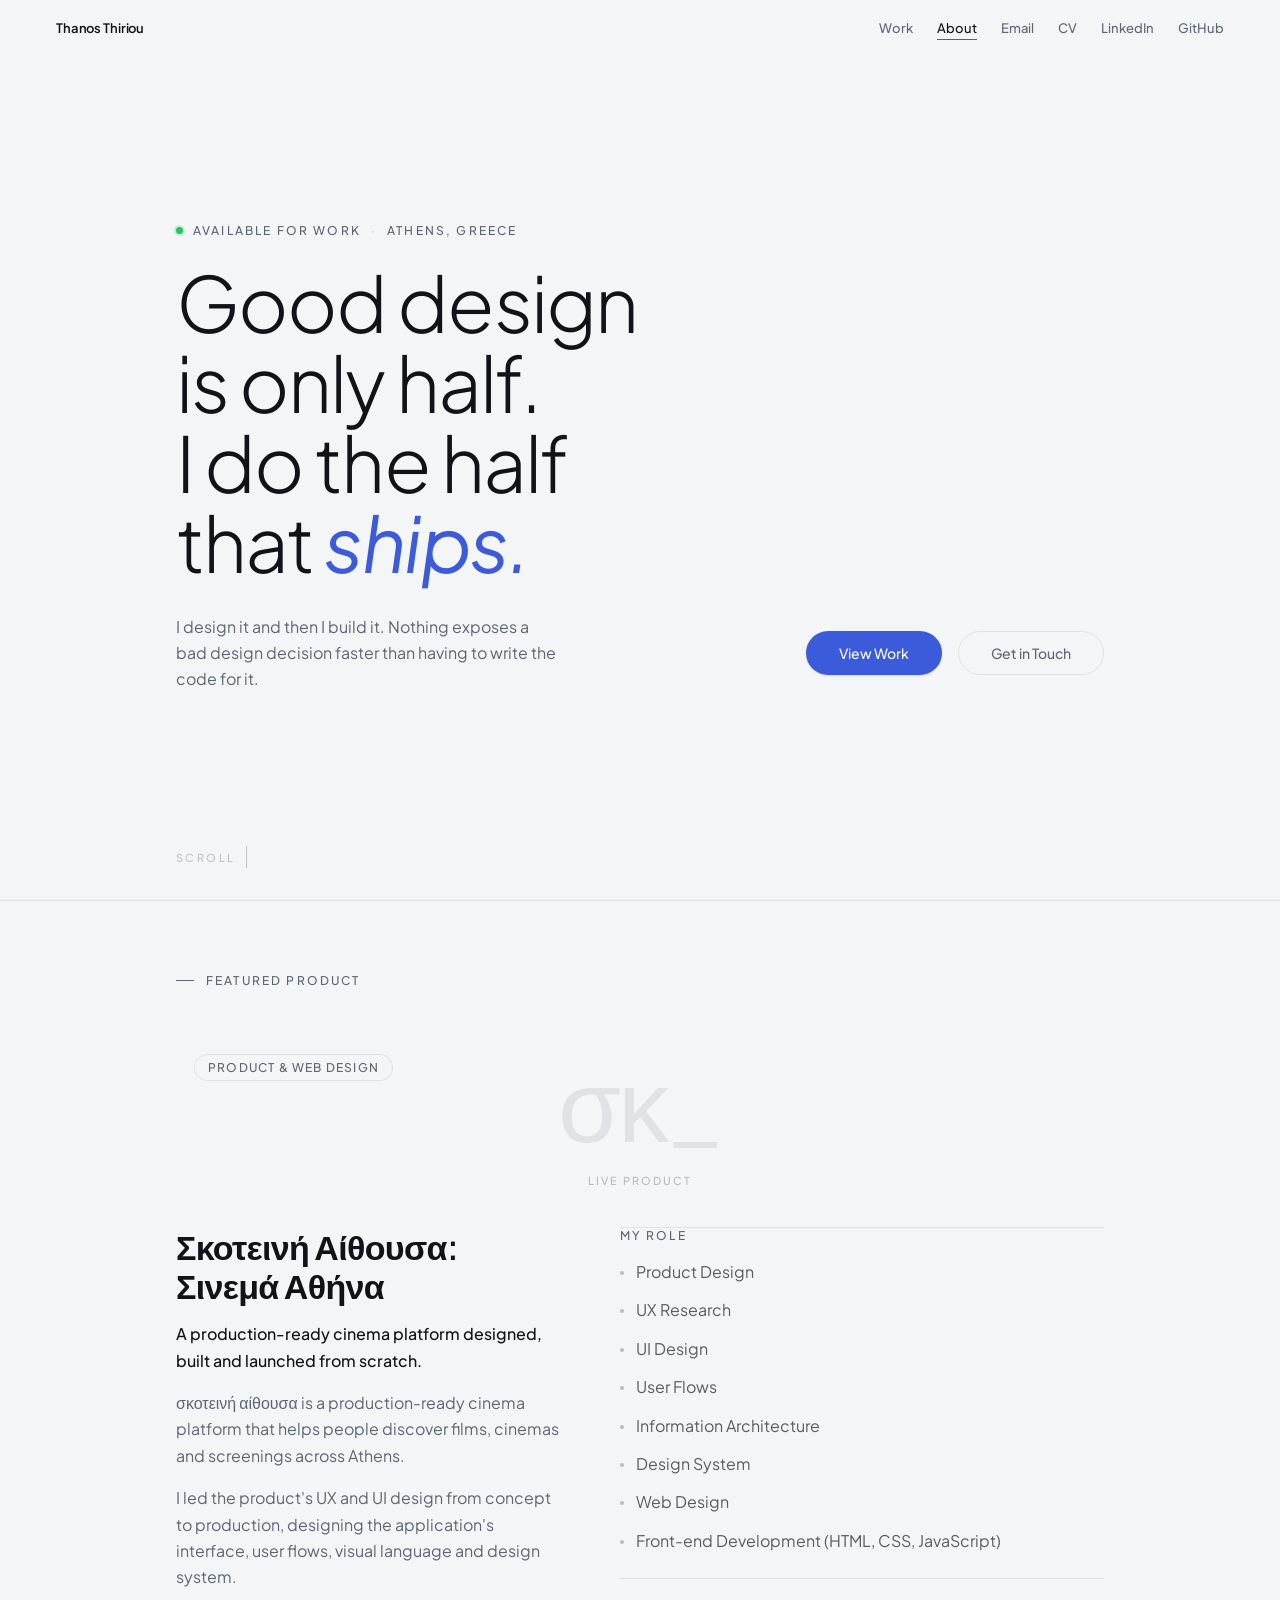
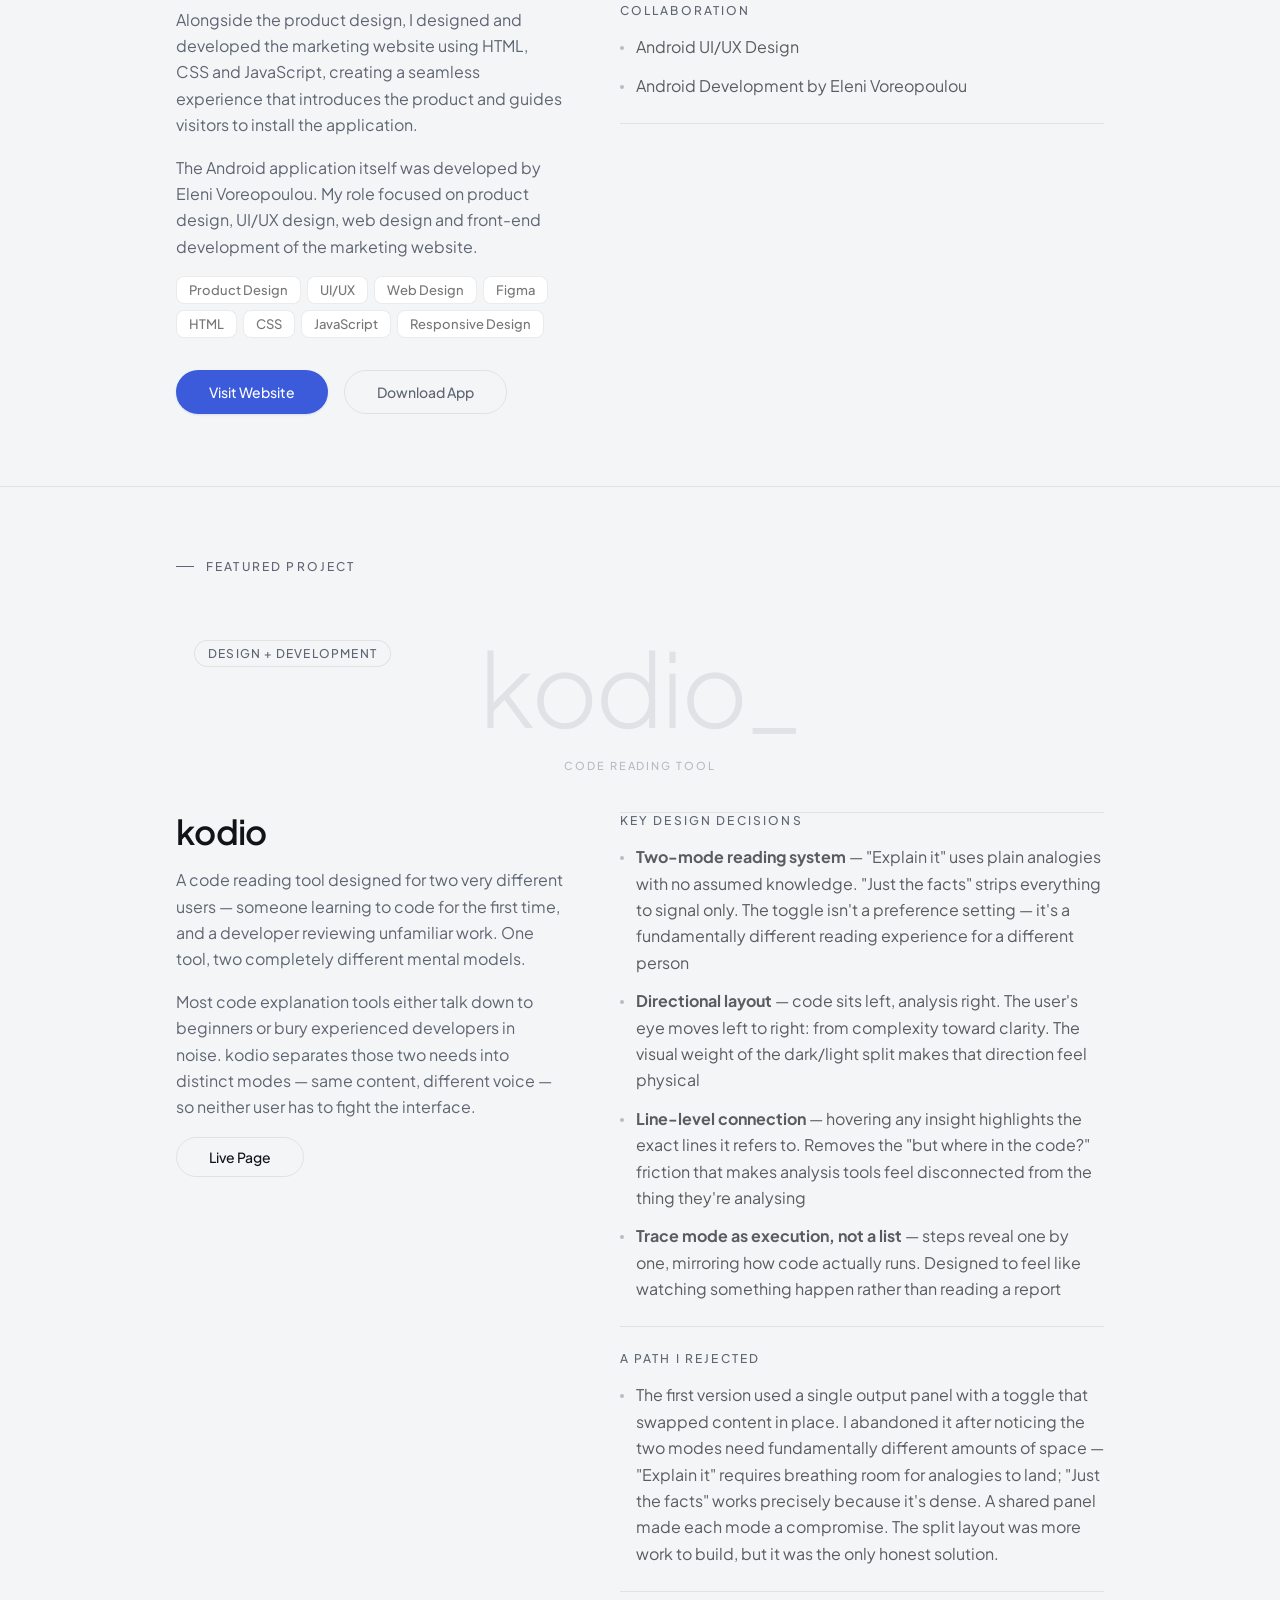
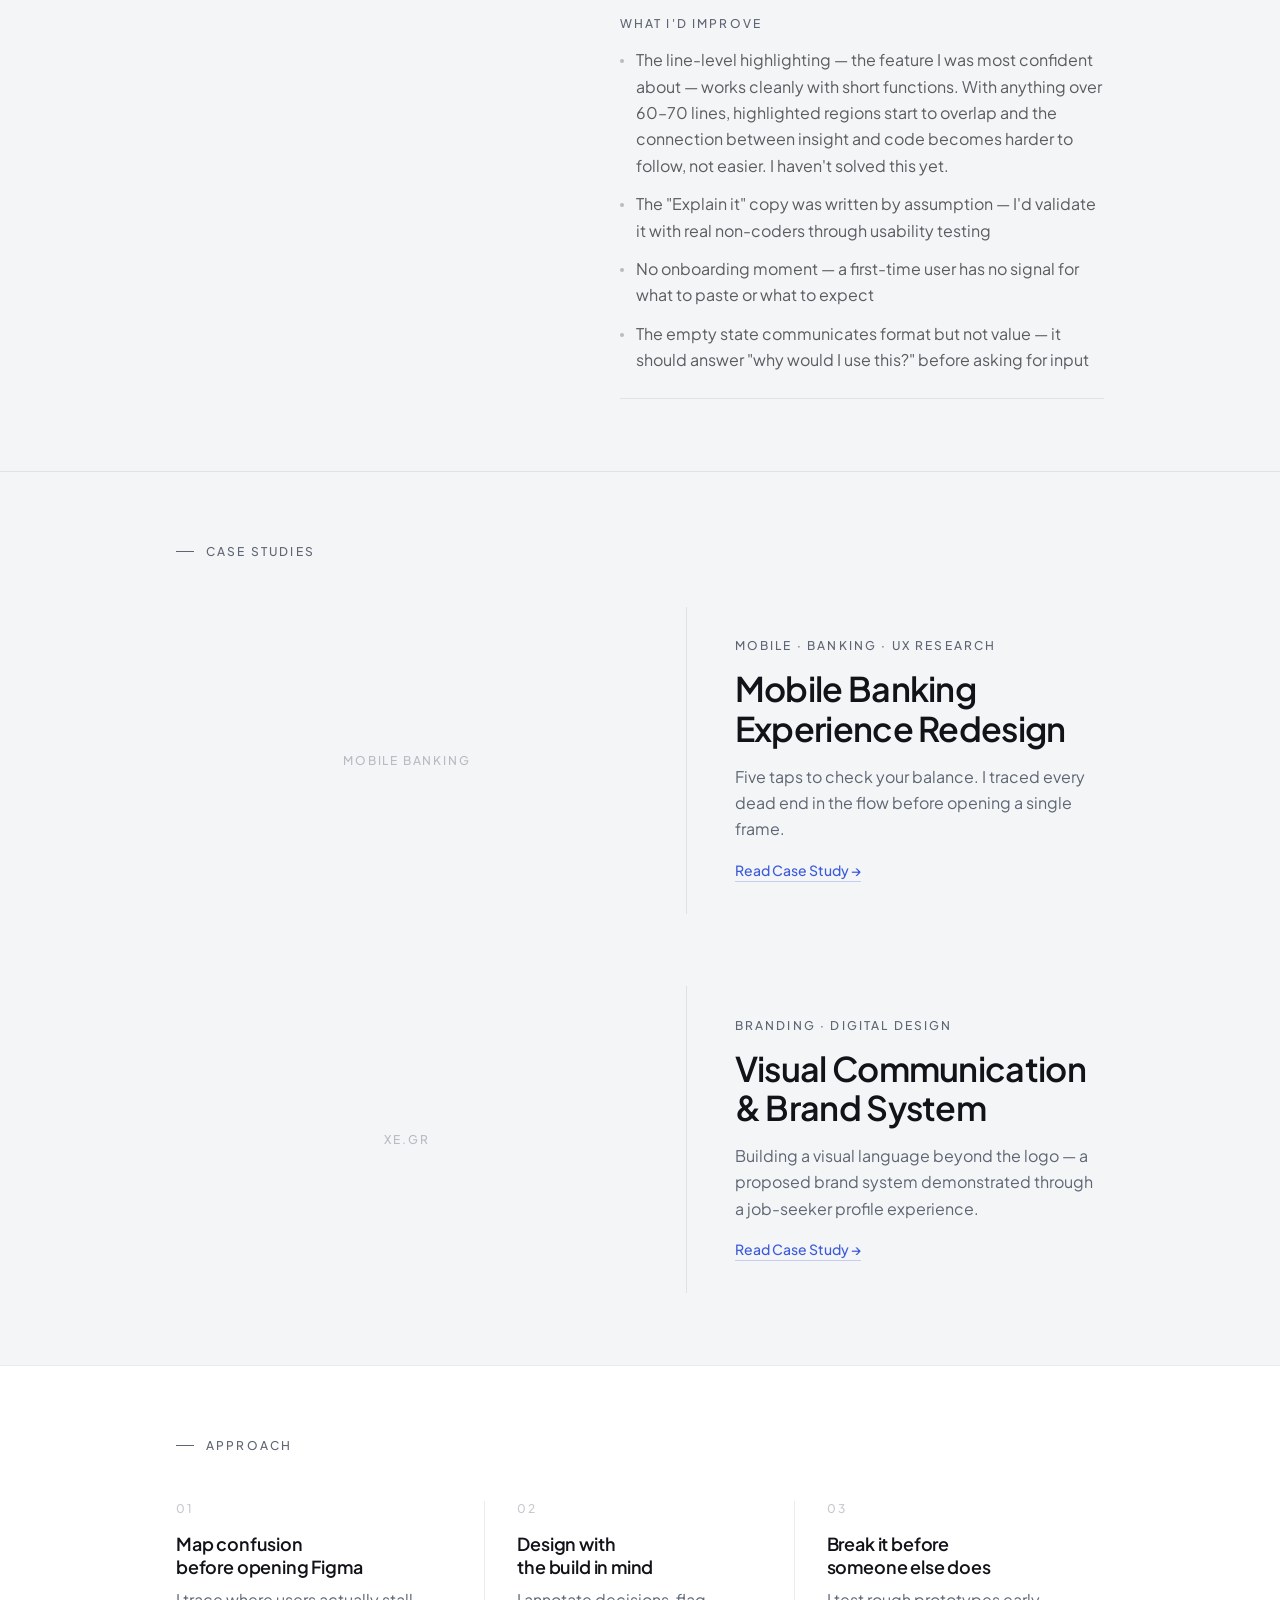
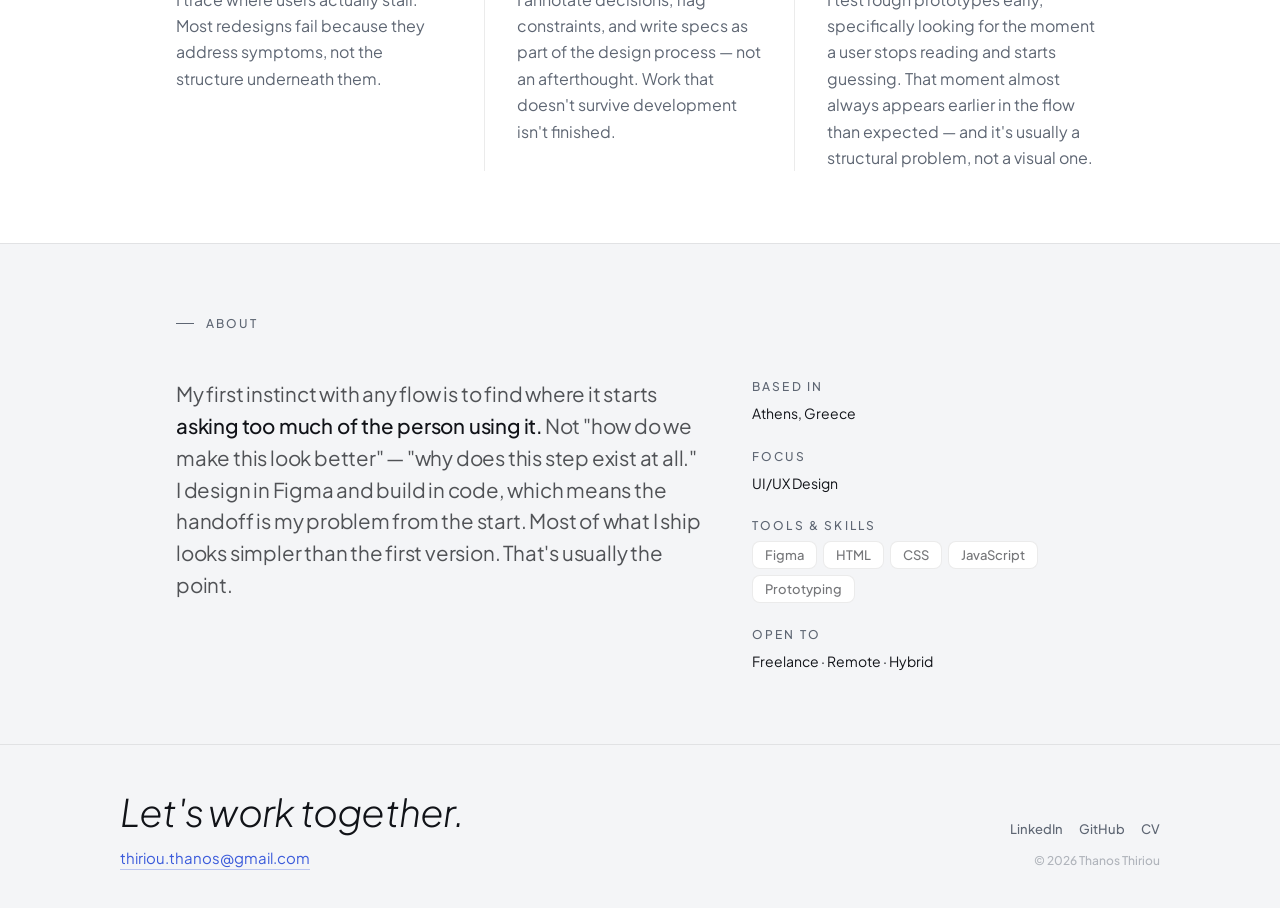
==== commit a9350189: "Update index.html" ====
--- a/index.html
+++ b/index.html
@@ -207,12 +207,12 @@
 
     <div class="cs-wide r" style="margin-top: var(--sp-9);">
       <div class="cs-wide-img">
-        <img src="https://res.cloudinary.com/mq7xwmak/image/upload/v1787835080/xegrr_oqfwhj.png" alt="xe.gr — Visual Communication & Brand System"
+        <img src="https://res.cloudinary.com/mq7xwmak/image/upload/v1788252078/ccf339b3-8396-4b21-a025-8f1a87d3fd01_haktqv.png" alt="Visual Communication & Brand System"
           onerror="this.parentElement.innerHTML='<div class=\'cs-empty\'>xe.gr</div>'">
       </div>
       <div class="cs-wide-body">
-        <span class="cs-card-tags">Visual Communication · Brand Systems · Digital Design</span>
-        <h3 class="cs-card-title">xe.gr — Visual Communication &amp; Brand System</h3>
+        <span class="cs-card-tags">BRANDING · DIGITAL DESIGN</span>
+        <h3 class="cs-card-title">Visual Communication &amp; Brand System</h3>
         <p class="cs-hook">Building a visual language beyond the logo — a proposed brand system demonstrated through a job-seeker profile experience.</p>
         <a href="xe-gr.html" class="cs-cta">Read Case Study →</a>
       </div>
@@ -348,4 +348,3 @@
 </script>
 </body>
 </html>
- 
--- a/styles.css
+++ b/styles.css
@@ -504,3 +504,4 @@
   .about-text { font-size: 19px; }
   .foot-cta { font-size: 24px; }
 }
+ 
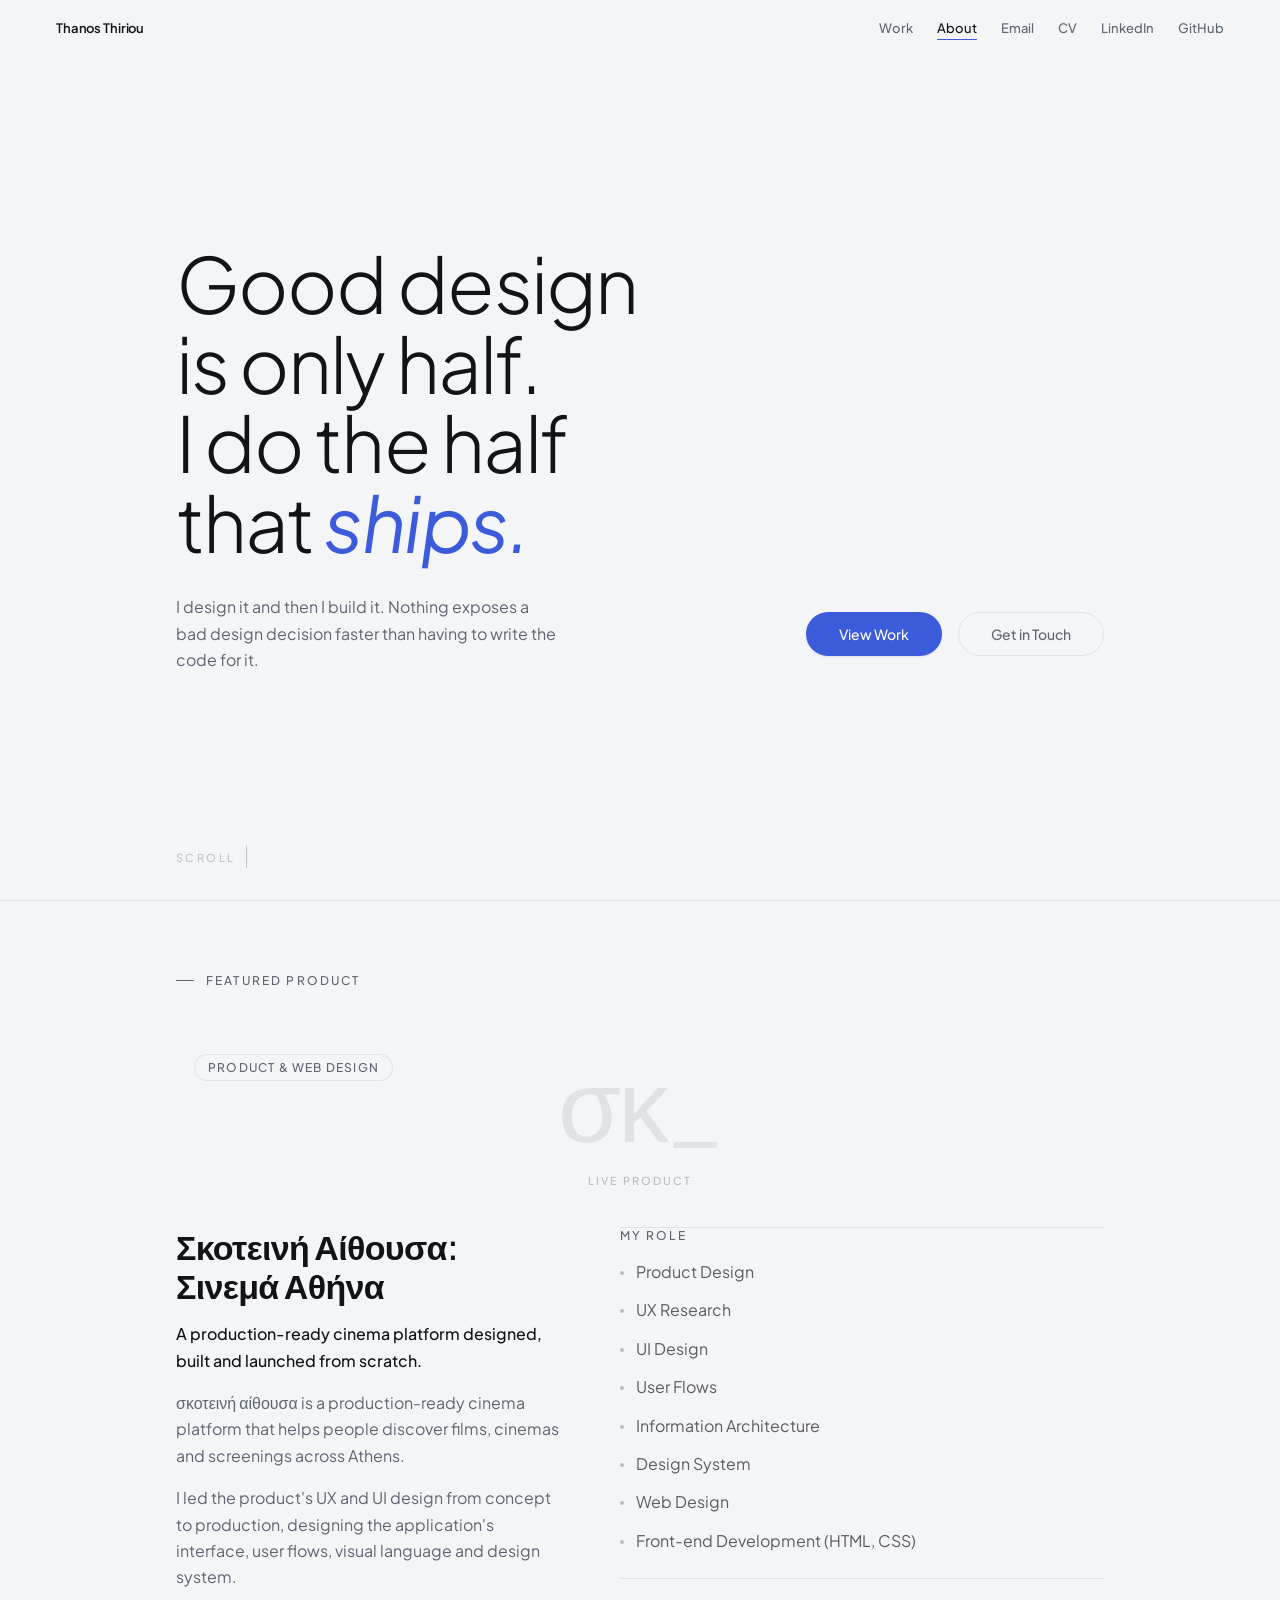
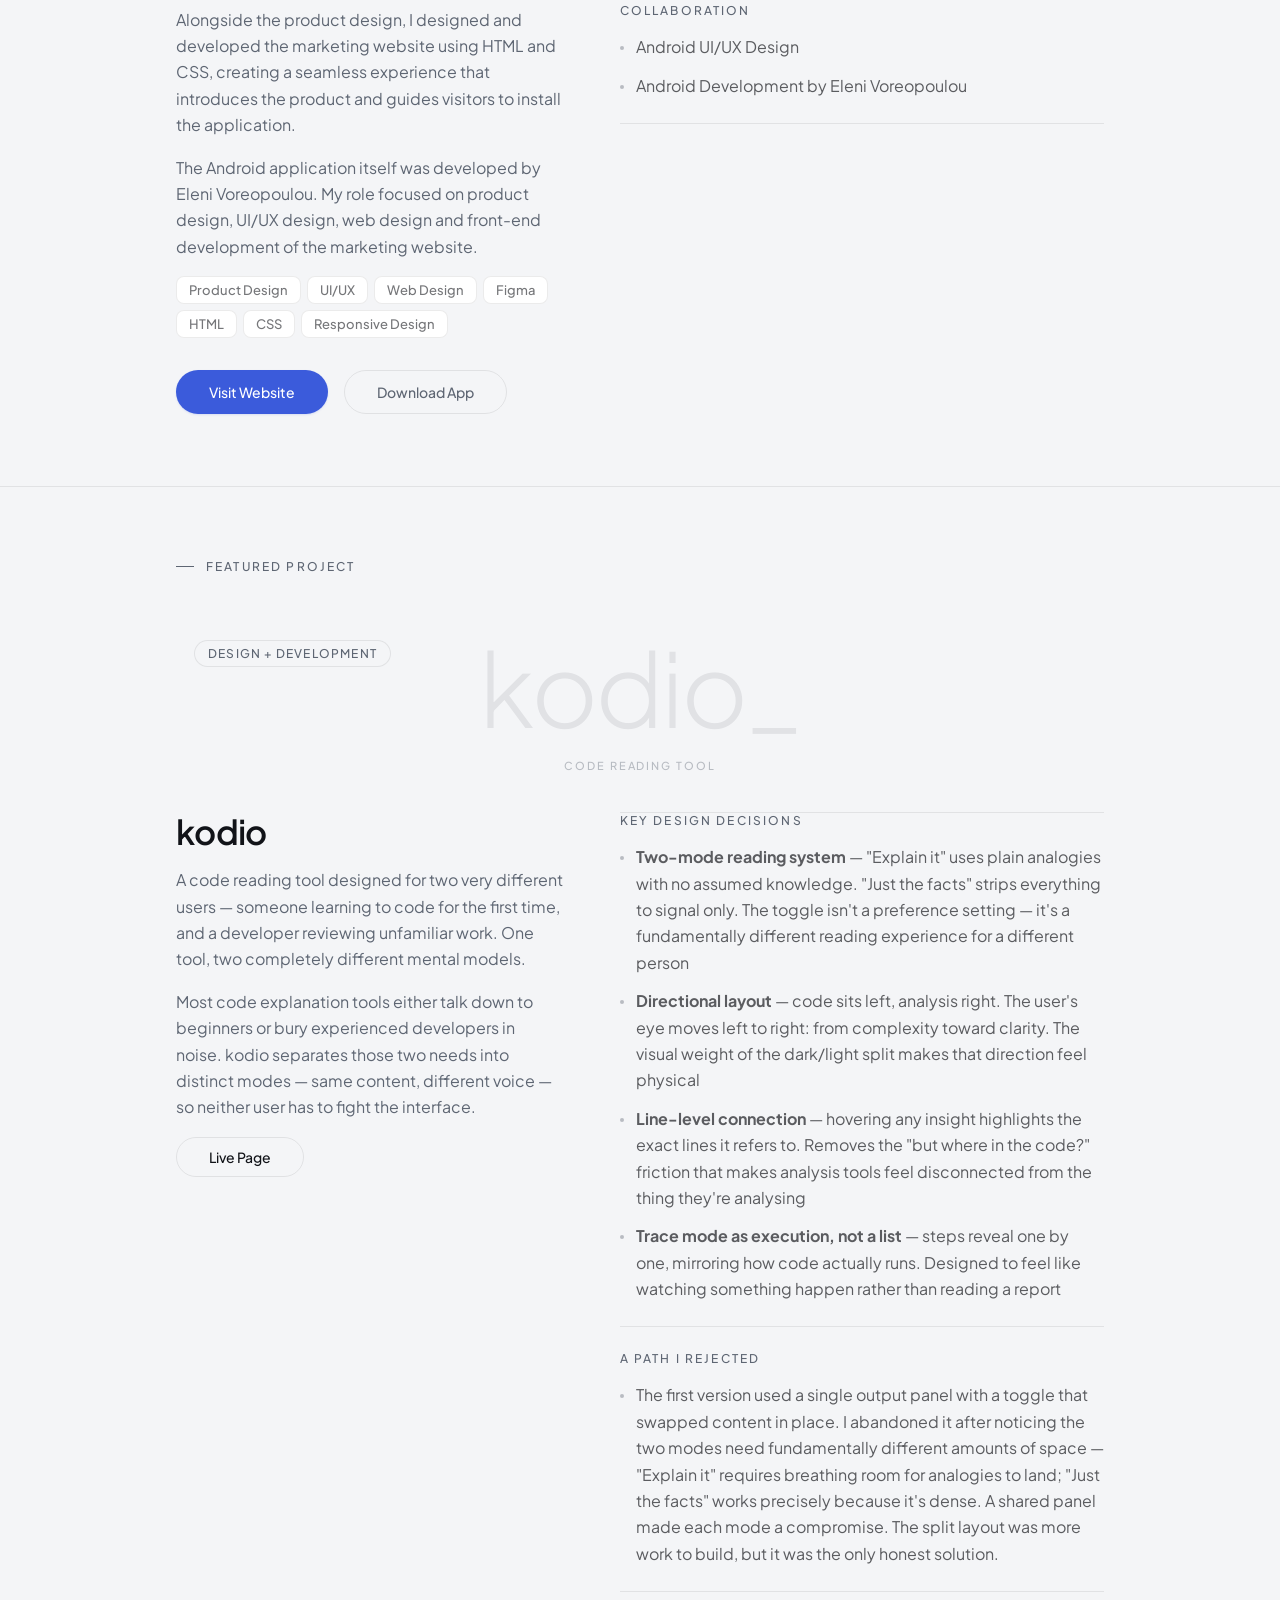
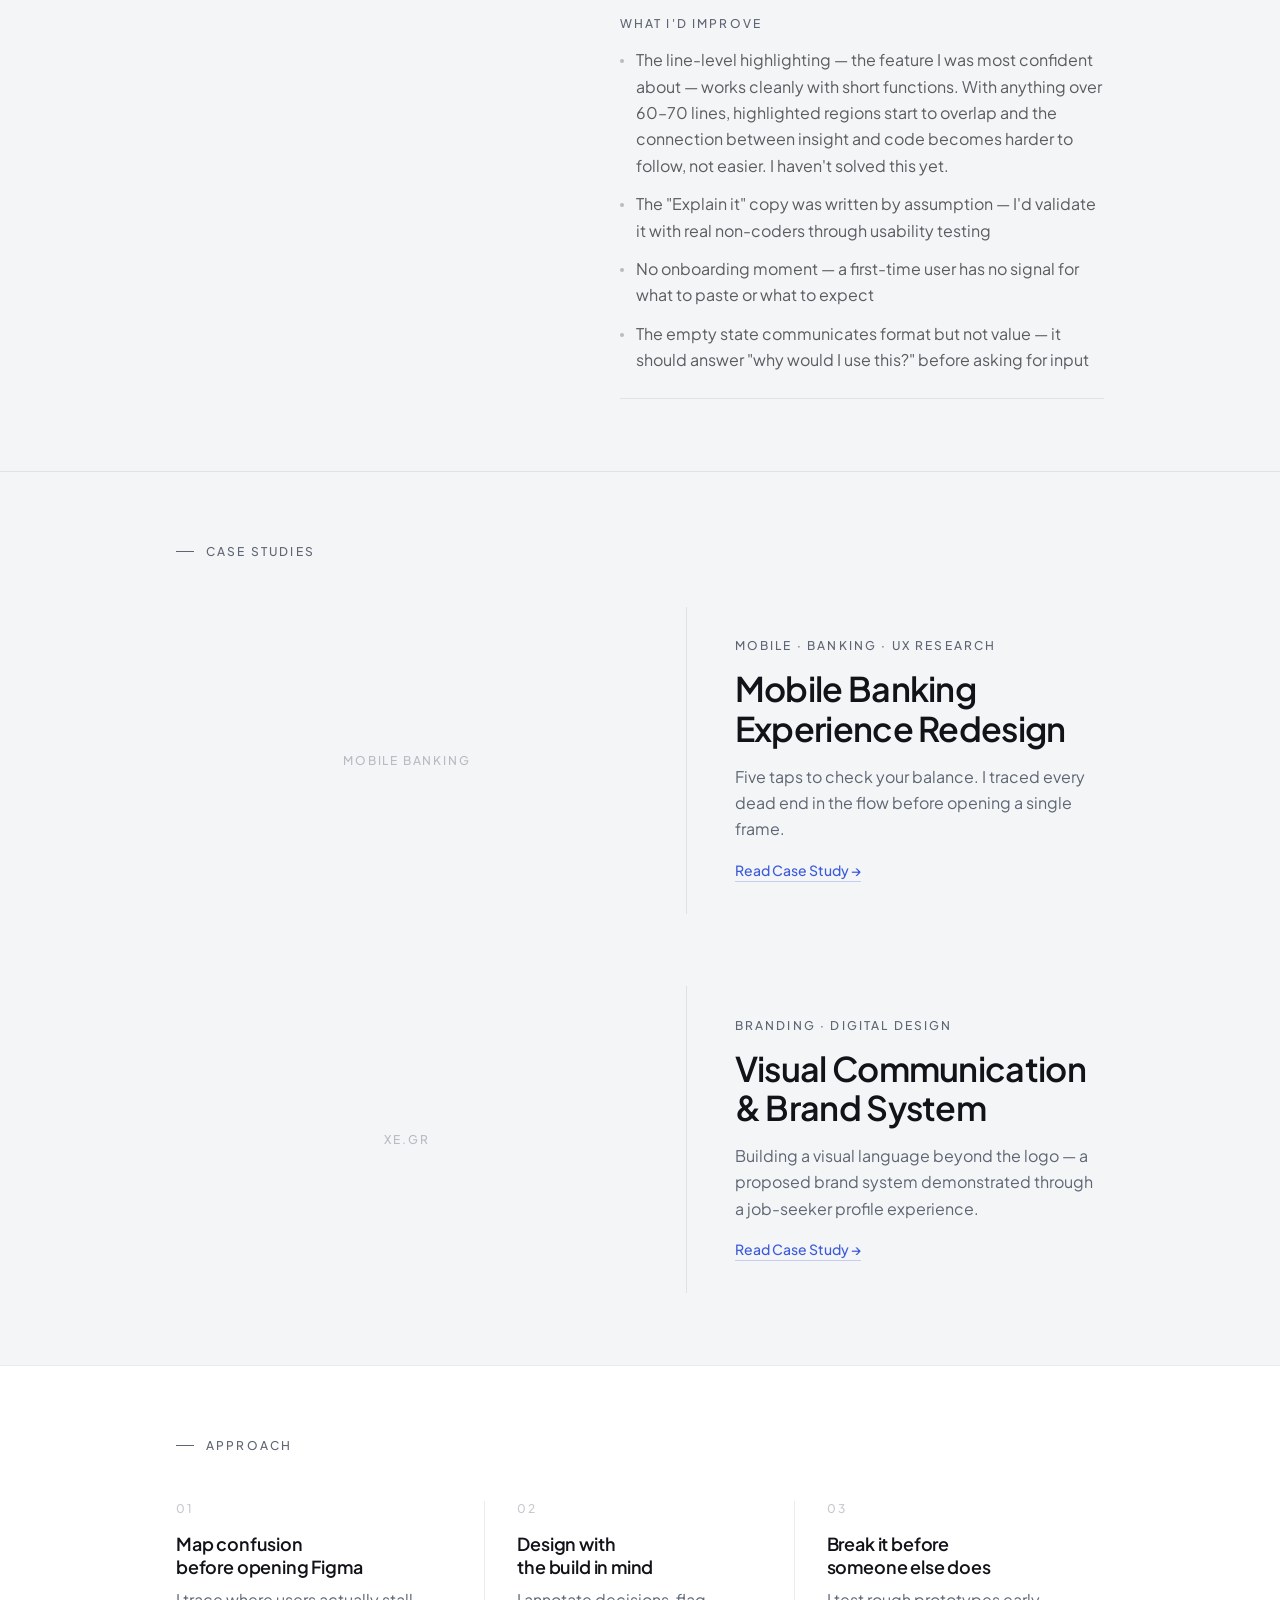
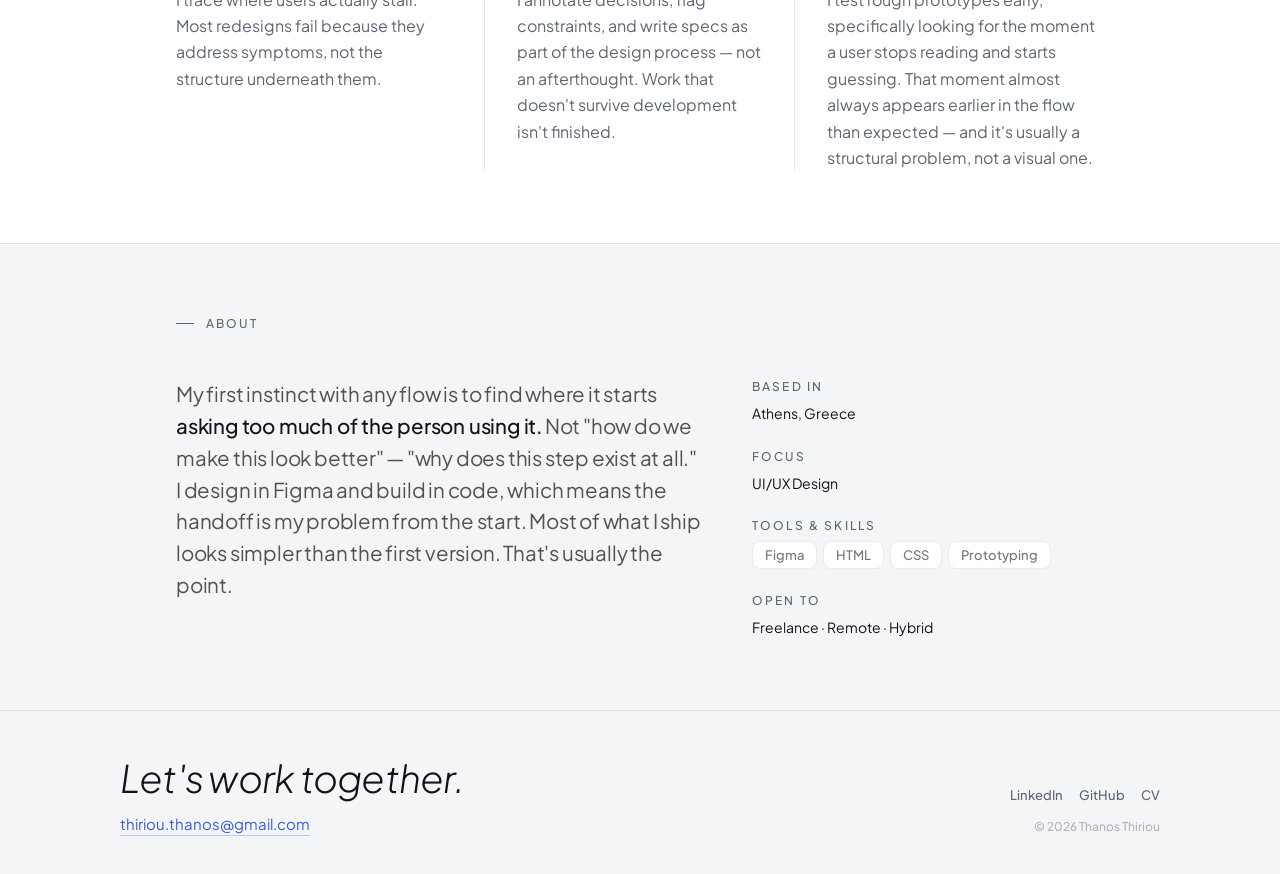
==== commit f2a7fa40: "Remove availability line and JavaScript mentions Drops the "Available for work / Athens, Greece" her" ====
--- a/index.html
+++ b/index.html
@@ -26,13 +26,6 @@
 
 <!-- HERO -->
 <section class="hero">
-  <div class="hero-eyebrow">
-    <span class="avail-dot"></span>
-    <span>Available for work</span>
-    <span class="eyebrow-sep">·</span>
-    <span>Athens, Greece</span>
-  </div>
-
   <h1 class="hero-headline r">
     Good design<br>
     is only half.<br>
@@ -82,7 +75,7 @@
           I led the product's UX and UI design from concept to production, designing the application's interface, user flows, visual language and design system.
         </p>
         <p class="feat-desc">
-          Alongside the product design, I designed and developed the marketing website using HTML, CSS and JavaScript, creating a seamless experience that introduces the product and guides visitors to install the application.
+          Alongside the product design, I designed and developed the marketing website using HTML and CSS, creating a seamless experience that introduces the product and guides visitors to install the application.
         </p>
         <p class="feat-desc">
           The Android application itself was developed by Eleni Voreopoulou. My role focused on product design, UI/UX design, web design and front-end development of the marketing website.
@@ -94,7 +87,6 @@
           <span class="chip">Figma</span>
           <span class="chip">HTML</span>
           <span class="chip">CSS</span>
-          <span class="chip">JavaScript</span>
           <span class="chip">Responsive Design</span>
         </div>
         <div class="feat-pills">
@@ -114,7 +106,7 @@
             <li>Information Architecture</li>
             <li>Design System</li>
             <li>Web Design</li>
-            <li>Front-end Development (HTML, CSS, JavaScript)</li>
+            <li>Front-end Development (HTML, CSS)</li>
           </ul>
         </div>
         <div class="drow">
@@ -278,7 +270,6 @@
             <span class="chip">Figma</span>
             <span class="chip">HTML</span>
             <span class="chip">CSS</span>
-            <span class="chip">JavaScript</span>
 <span class="chip">Prototyping</span>
           </div>
         </div>
--- a/styles.css
+++ b/styles.css
@@ -109,22 +109,7 @@
 }
 .hero > * { position: relative; z-index: 1; }
 
-.hero-eyebrow {
-  font-size: 12px; font-weight: 500; letter-spacing: .18em;
-  text-transform: uppercase; color: var(--muted); margin-bottom: var(--sp-3);
-  display: flex; align-items: center; gap: 10px;
-}
-.eyebrow-sep { opacity: .3; }
-
-.avail-dot {
-  width: 7px; height: 7px; border-radius: 50%; background: #22C55E;
-  box-shadow: 0 0 0 2px rgba(34,197,94,.2); flex-shrink: 0;
-  animation: pulse-dot 2.2s ease-in-out infinite;
-}
-@keyframes pulse-dot {
-  0%, 100% { box-shadow: 0 0 0 2px rgba(34,197,94,.2); }
-  50%       { box-shadow: 0 0 0 5px rgba(34,197,94,.08); }
-}
+
 
 .hero-headline {
   font-size: clamp(56px, 6vw, 78px);
